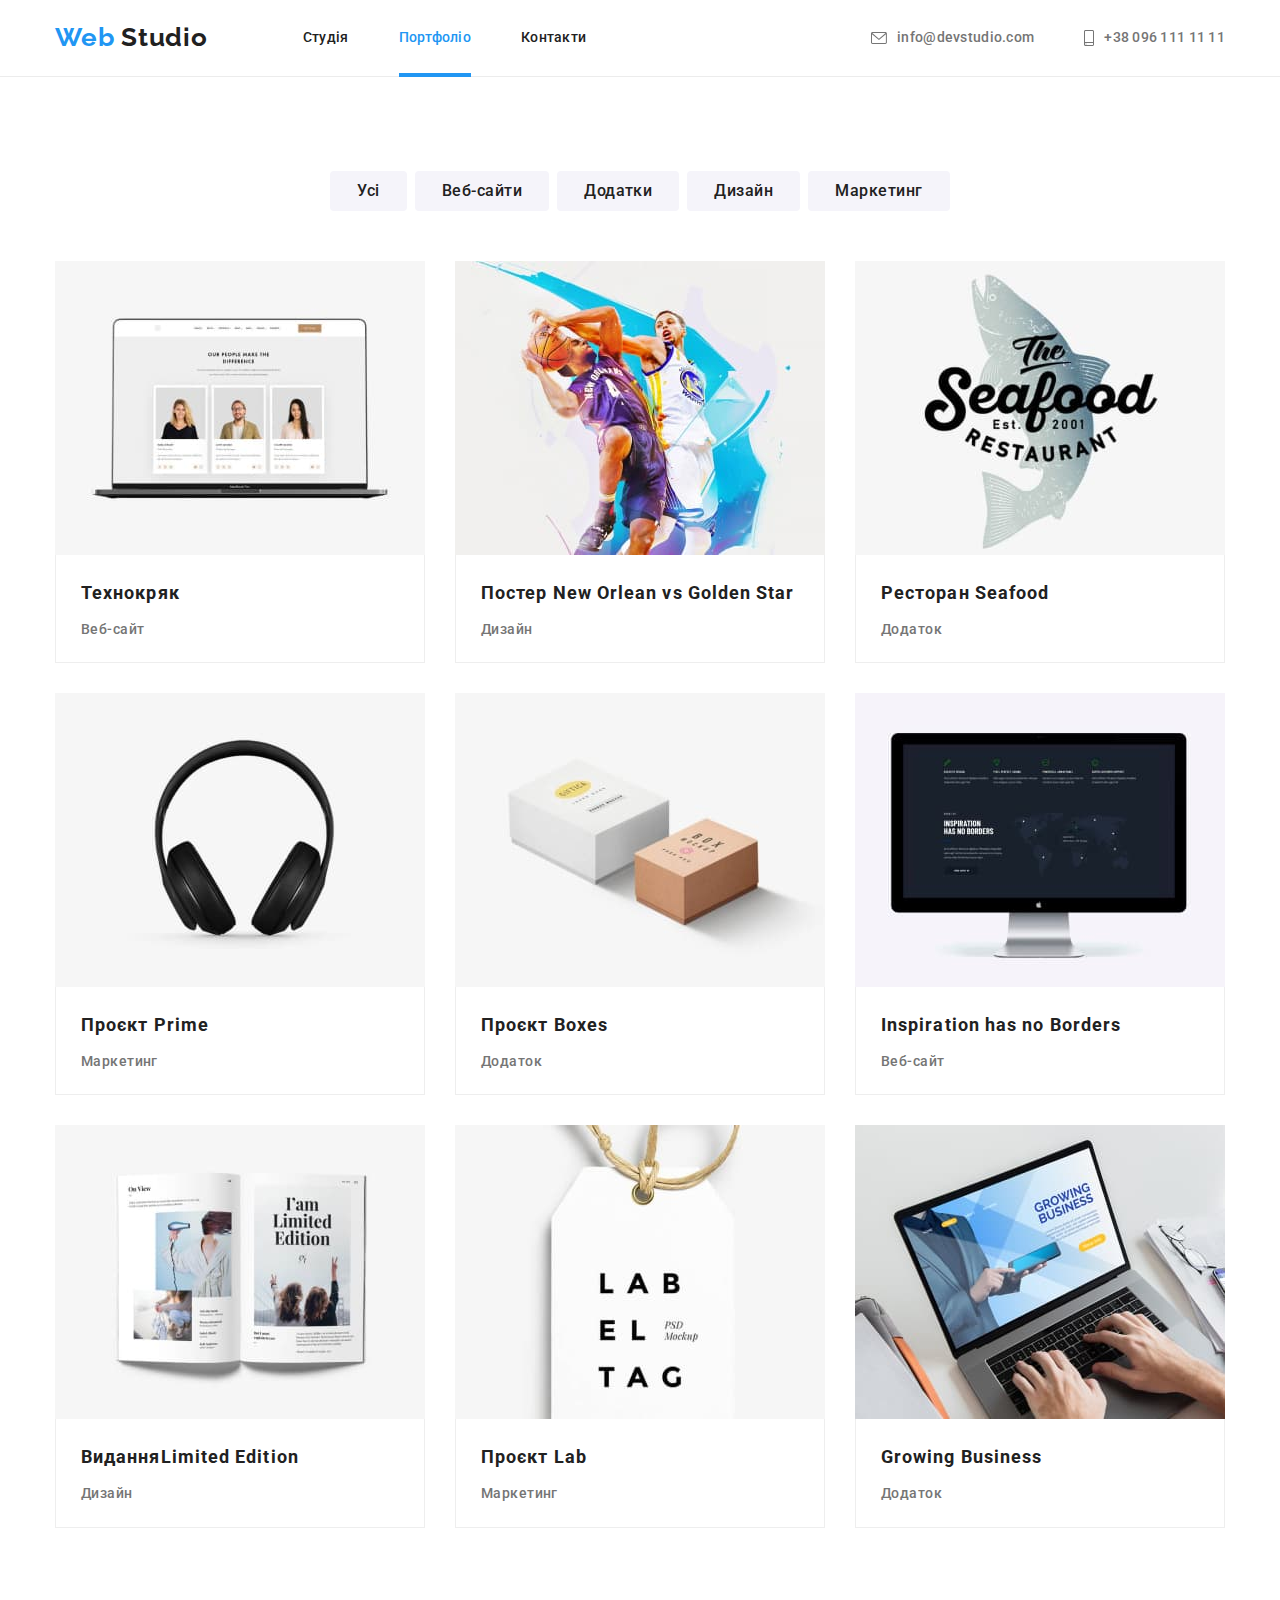
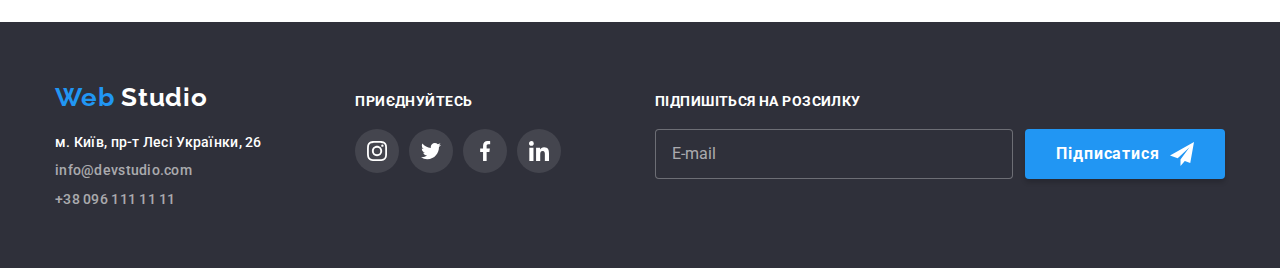
==== portfolio.html @ 8e0d3721 "copy" ====
<!DOCTYPE html>
<html lang="uk">
  <head>
    <meta charset="UTF-8" />
    <meta http-equiv="X-UA-Compatible" content="IE=edge" />
    <meta name="viewport" content="width=device-width, initial-scale=1.0" />
    <title>studio</title>
    <link rel="preconnect" href="https://fonts.googleapis.com" />
    <link rel="preconnect" href="https://fonts.gstatic.com" crossorigin />
    <link
      href="https://fonts.googleapis.com/css2?family=Raleway:wght@700&family=Roboto:wght@400;500;700;900&display=swap"
      rel="stylesheet"
    />
    <link
      rel="stylesheet"
      href="https://cdnjs.cloudflare.com/ajax/libs/modern-normalize/1.1.0/modern-normalize.min.css"
    />
    <link rel="stylesheet" href="./css/main.min.css" />
  </head>
  <body>
    <header class="header header_border">
      <div class="container header__header-container">
        <nav class="page-navigation page-navigation_position">
          <a href="./index.html" class="logo page-navigator__logo"
            ><span class="logo__accent">Web</span> Studio</a
          >
          <ul class="list menu menu_position">
            <li>
              <a href="./index.html" class="menu__link">Студія</a>
            </li>
            <li>
              <a href="./portfolio.html" class="menu__link menu__link_current"
                >Портфоліо</a
              >
            </li>
            <li><a href="" class="menu__link">Контакти</a></li>
          </ul>
        </nav>
        <ul class="list main-contacts main-contacts_position">
          <li>
            <a
              href="mailto:info@devstudio.com"
              class="contact main-contacts__contact"
            >
              <svg
                aria-label="іконка листа"
                class="contact__icon-mail"
                width="16"
                height="12"
              >
                <use href="./image/sprite.svg#icon-mail"></use>
              </svg>
              info@devstudio.com
            </a>
          </li>
          <li>
            <a href="tel:+380961111111" class="contact main-contacts__contact">
              <svg
                aria-label="іконка телефону"
                class="contact__icon-phone"
                width="10"
                height="16"
              >
                <use href="./image/sprite.svg#icon-phone"></use></svg
              >+38 096 111 11 11</a
            >
          </li>
        </ul>
      </div>
    </header>
    <main>
      <!-- фільтр -->
      <section class="section">
        <div class="container">
          <ul class="list filtr-list">
            <li><button type="button" class="button">Усі</button></li>
            <li><button type="button" class="button">Веб-сайти</button></li>
            <li><button type="button" class="button">Додатки</button></li>
            <li><button type="button" class="button">Дизайн</button></li>
            <li><button type="button" class="button">Маркетинг</button></li>
          </ul>
          <!-- Портфоліо -->
          <h1 class="visually-hidden">Портфоліо</h1>
          <ul class="portfolio-list">
            <li class="list">
              <a class="portfolio-link" href="">
                <div class="product-thum">
                  <img
                    src="image/portfolio1.jpg"
                    alt="Фото команди людей"
                    width="370"
                  />
                  <p class="product-overlay">
                    Ресурс пропонує комплексні пропозиції з різним рівнем
                    функціоналу та сервісів. Все це дозволить відвідувачу
                    отримати вичерпні відомості про компанію чи приватну особу.
                  </p>
                </div>
                <div class="portfolio-border">
                  <h2 class="portfolio-item">Технокряк</h2>
                  <p class="portfolio-text">Веб-сайт</p>
                </div>
              </a>
            </li>
            <li class="list">
              <a class="portfolio-link" href="">
                <div class="product-thum">
                  <img
                    src="image/portfolio2.jpg"
                    alt="Два баскетболісти"
                    width="370"
                  />
                  <p class="product-overlay">
                    Ресурс пропонує комплексні пропозиції з різним рівнем
                    функціоналу та сервісів. Все це дозволить відвідувачу
                    отримати вичерпні відомості про компанію чи приватну особу.
                  </p>
                </div>

                <div class="portfolio-border">
                  <h2 class="portfolio-item">
                    Постер <span lang="en"> New Orlean vs Golden Star</span>
                  </h2>
                  <p class="portfolio-text">Дизайн</p>
                </div>
              </a>
            </li>
            <li class="list">
              <a class="portfolio-link" href="">
                <div class="product-thum">
                  <img
                    src="image/portfolio3.jpg"
                    alt="Логотип рибного ресторану"
                    width="370"
                  />

                  <p class="product-overlay">
                    Ресурс пропонує комплексні пропозиції з різним рівнем
                    функціоналу та сервісів. Все це дозволить відвідувачу
                    отримати вичерпні відомості про компанію чи приватну особу.
                  </p>
                </div>

                <div class="portfolio-border">
                  <h2 class="portfolio-item">
                    Ресторан <span lang="en">Seafood</span>
                  </h2>
                  <p class="portfolio-text">Додаток</p>
                </div>
              </a>
            </li>
            <li class="list">
              <a class="portfolio-link" href="">
                <div class="product-thum">
                  <img src="image/portfolio4.jpg" alt="Навушники" width="370" />

                  <p class="product-overlay">
                    Ресурс пропонує комплексні пропозиції з різним рівнем
                    функціоналу та сервісів. Все це дозволить відвідувачу
                    отримати вичерпні відомості про компанію чи приватну особу.
                  </p>
                </div>

                <div class="portfolio-border">
                  <h2 class="portfolio-item">
                    Проєкт <span lang="en">Prime</span>
                  </h2>
                  <p class="portfolio-text">Маркетинг</p>
                </div>
              </a>
            </li>
            <li class="list">
              <a class="portfolio-link" href="">
                <div class="product-thum">
                  <img
                    src="image/portfolio5.jpg"
                    alt="Дві коробки"
                    width="370"
                  />

                  <p class="product-overlay">
                    Ресурс пропонує комплексні пропозиції з різним рівнем
                    функціоналу та сервісів. Все це дозволить відвідувачу
                    отримати вичерпні відомості про компанію чи приватну особу.
                  </p>
                </div>

                <div class="portfolio-border">
                  <h2 class="portfolio-item">
                    Проєкт <span lang="en">Boxes</span>
                  </h2>
                  <p class="portfolio-text">Додаток</p>
                </div>
              </a>
            </li>
            <li class="list">
              <a class="portfolio-link" href="">
                <div class="product-thum">
                  <img
                    src="image/portfolio6.jpg"
                    alt="Екран комп'ютера"
                    width="370"
                  />

                  <p class="product-overlay">
                    Ресурс пропонує комплексні пропозиції з різним рівнем
                    функціоналу та сервісів. Все це дозволить відвідувачу
                    отримати вичерпні відомості про компанію чи приватну особу.
                  </p>
                </div>

                <div class="portfolio-border">
                  <h2 lang="en" class="portfolio-item">
                    Inspiration has no Borders
                  </h2>
                  <p class="portfolio-text">Веб-сайт</p>
                </div>
              </a>
            </li>
            <li class="list">
              <a class="portfolio-link" href="">
                <div class="product-thum">
                  <img
                    src="image/portfolio7.jpg"
                    alt="Стаття в журналі"
                    width="370"
                  />

                  <p class="product-overlay">
                    Ресурс пропонує комплексні пропозиції з різним рівнем
                    функціоналу та сервісів. Все це дозволить відвідувачу
                    отримати вичерпні відомості про компанію чи приватну особу.
                  </p>
                </div>

                <div class="portfolio-border">
                  <h2 class="portfolio-item">
                    Видання<span lang="en">Limited Edition</span>
                  </h2>
                  <p class="portfolio-text">Дизайн</p>
                </div>
              </a>
            </li>
            <li class="list">
              <a class="portfolio-link" href="">
                <div class="product-thum">
                  <img
                    src="image/portfolio8.jpg"
                    alt="Етикетка бренду"
                    width="370"
                  />

                  <p class="product-overlay">
                    Ресурс пропонує комплексні пропозиції з різним рівнем
                    функціоналу та сервісів. Все це дозволить відвідувачу
                    отримати вичерпні відомості про компанію чи приватну особу.
                  </p>
                </div>

                <div class="portfolio-border">
                  <h2 class="portfolio-item">
                    Проєкт <span lang="en">Lab</span>
                  </h2>
                  <p class="portfolio-text">Маркетинг</p>
                </div>
              </a>
            </li>
            <li class="list">
              <a class="portfolio-link" href="">
                <div class="product-thum">
                  <img
                    src="image/portfolio9.jpg"
                    alt="Людина набирає текст на клавіатурі"
                    width="370"
                  />

                  <p class="product-overlay">
                    Ресурс пропонує комплексні пропозиції з різним рівнем
                    функціоналу та сервісів. Все це дозволить відвідувачу
                    отримати вичерпні відомості про компанію чи приватну особу.
                  </p>
                </div>

                <div class="portfolio-border">
                  <h2 lang="en" class="portfolio-item">Growing Business</h2>
                  <p class="portfolio-text">Додаток</p>
                </div>
              </a>
            </li>
          </ul>
        </div>
      </section>
    </main>
    <footer class="footer-item footer-item_position">
      <div class="container footer-item__footer-container">
        <div class="footer-box footer-box_position">
          <a href="./index.html" class="logo footer-item__logo">
            <span class="logo__accent">Web</span> Studio</a
          >
          <address>
            <ul class="footer-address list">
              <li class="footer-address__title">
                <a href="" class="footer-address__location"
                  >м. Київ, пр-т Лесі Українки, 26</a
                >
              </li>
              <li class="footer-address__title">
                <a
                  href="mailto:info@devstudio.com"
                  class="footer-address__contact"
                  >info@devstudio.com</a
                >
              </li>
              <li class="footer-address__title">
                <a href="tel:+380961111111" class="footer-address__contact"
                  >+38 096 111 11 11</a
                >
              </li>
            </ul>
          </address>
        </div>
        <div>
          <p class="footer-title footer-title_position">Приєднуйтесь</p>
          <ul class="footer-icon-list footer-icon-list_overview">
            <li class="footer-icon footer-icon-list__footer-icon">
              <a href="">
                <svg
                  lang="en"
                  aria-label="instagram icon"
                  class="footer-icon__socials"
                  width="20"
                  height="20"
                >
                  <use href="./image/sprite.svg#icon-instagram"></use></svg
              ></a>
            </li>
            <li class="footer-icon footer-icon-list__footer-icon">
              <a href="">
                <svg
                  lang="en"
                  aria-label="twitter icon"
                  class="footer-icon__socials"
                  width="20"
                  height="20"
                >
                  <use href="./image/sprite.svg#icon-twitter"></use>
                </svg>
              </a>
            </li>
            <li class="footer-icon footer-icon-list__footer-icon">
              <a href="">
                <svg
                  lang="en"
                  aria-label="facebook icon"
                  class="footer-icon__socials"
                  width="20"
                  height="20"
                >
                  <use href="./image/sprite.svg#icon-facebook"></use>
                </svg>
              </a>
            </li>
            <li class="footer-icon footer-icon-list__footer-icon">
              <a href="">
                <svg
                  lang="en"
                  aria-label="linkedin icon"
                  class="footer-icon__socials"
                  width="20"
                  height="20"
                >
                  <use href="./image/sprite.svg#icon-linkedin"></use>
                </svg>
              </a>
            </li>
          </ul>
        </div>
        <div class="footer-mail footer-mail_overview">
          <p class="footer-title footer-title_position">
            Підпишіться на розсилку
          </p>
          <form class="footer-mail__form">
            <label class="footer-mail__field">
              <input
                class="footer-mai__input"
                type="email"
                name="email"
                placeholder="E-mail"
                required
              />
            </label>
            <button
              class="footer-mail-btn footer-mail-btn_overview"
              type="submit"
            >
              Підписатися
              <svg class="footer-mail-btn__icon" width="24" height="24">
                <use href="./image/sprite.svg#icon-send"></use>
              </svg>
            </button>
          </form>
        </div>
      </div>
    </footer>
  </body>
</html>
---- css/main.min.css ----
:root{--main-color: #212121;--hover-color: #2196F3;--secondary-color: #757575;--withe-color: #ffffff;--background-color: #2F303A;--team-color: #F5F4FA}body{font-family:"Roboto",sans-serif;color:#212121;background-color:#fff}.visually-hidden{position:absolute;white-space:nowrap;width:1px;height:1px;overflow:hidden;border:0;padding:0;clip:rect(0 0 0 0);clip-path:inset(50%);margin:-1px}ul{list-style:none;margin-top:0;margin-bottom:0;padding-left:0}h1,h2,h3,h4,p{margin-top:0;margin-bottom:0}button{cursor:pointer}img{display:block;max-width:100%;height:auto}.section{padding-top:94px;padding-bottom:94px}.container{width:1200px;margin-right:auto;margin-left:auto;padding-right:15px;padding-left:15px}.page-navigator__logo{font-family:"Raleway",sans-serif;font-weight:700;font-size:26px;line-height:1.2;letter-spacing:.03em;color:var(--main-color);text-decoration:none;margin-right:95px}.logo__accent{color:var(--hover-color)}.footer-item__logo{font-family:"Raleway",sans-serif;font-weight:700;font-size:26px;line-height:1.2;letter-spacing:.03em;color:var(--withe-color);text-decoration:none;display:inline-block;margin-bottom:20px}.header_border{border-bottom:1px solid #ececec}.header__header-container{display:flex;align-items:center;justify-content:space-between}.page-navigation_position{display:flex;align-items:center}.menu_position{display:flex;column-gap:50px}.main-contacts_position{display:flex;column-gap:50px}.contact__icon-mail,.contact__icon-phone{margin-right:10px;fill:currentColor}.list a{font-weight:500;font-size:14px;line-height:1.14;letter-spacing:.02em;text-decoration:none}.menu__link{display:block;color:var(--main-color);text-decoration:none;padding-top:30px;padding-bottom:30px;transition:color 250ms cubic-bezier(0.4, 0, 0.2, 1)}.menu__link:hover,.menu__link:focus{color:var(--hover-color)}.menu__link_current{color:var(--hover-color);position:relative}.menu__link_current::after{position:absolute;display:block;content:"";height:4px;width:100%;left:0;bottom:-1px;background-color:var(--hover-color)}.main-contacts__contact{display:flex;color:var(--secondary-color);padding-top:30px;padding-bottom:30px;text-decoration:none;align-items:center;transition:color 250ms cubic-bezier(0.4, 0, 0.2, 1)}.main-contacts__contact:hover,.main-contacts__contact:focus{color:var(--hover-color)}.hero_overview{color:var(--withe-color);background-color:var(--background-color);padding-top:200px;padding-bottom:200px;background-image:linear-gradient(rgba(47, 48, 58, 0.4), rgba(47, 48, 58, 0.4)),url(../image/bgimg.jpg);background-size:cover}.hero__title{font-weight:900;font-size:44px;line-height:1.36;text-align:center;letter-spacing:.06em;text-transform:uppercase;width:700px;margin-right:auto;margin-left:auto;margin-bottom:30px}.hero__button{font-family:inherit;font-weight:700;font-size:16px;line-height:1.88;display:flex;align-items:center;text-align:center;letter-spacing:.06em;background-color:var(--hover-color);color:var(--withe-color);margin-right:auto;margin-left:auto;padding:10px 32px;border-radius:4px;transition:box-shadow 250ms cubic-bezier(0.4, 0, 0.2, 1)}.hero__button:hover,.hero__button:focus{box-shadow:0px 4px 4px rgba(0,0,0,.15);border-radius:4px}.our-skills{padding-top:94px}.icon-skills{display:flex;justify-content:center;align-items:center;background-color:var(--team-color);height:120px;margin-bottom:30px}.skills-title{font-weight:700;font-size:14px;line-height:1.14;letter-spacing:.03em;text-transform:uppercase;margin-bottom:10px}.skills-list{display:flex;column-gap:30px}.skills-list>li{width:270px}.text{font-size:14px;line-height:1.71;letter-spacing:.03em;color:var(--secondary-color)}.work,.team,.clients{font-weight:700;font-size:36px;line-height:1.17;text-align:center;letter-spacing:.03em;margin-bottom:50px}.work-list{display:flex;column-gap:30px}.work-list-img{position:relative}.work-text{position:absolute;display:flex;width:100%;height:70px;bottom:0;right:50%;color:var(--withe-color);background-color:rgba(47,48,58,.8);font-weight:700;font-size:14px;text-align:center;letter-spacing:.03em;text-transform:uppercase;transform:translate(50%, 0);justify-content:center;align-items:center}.our-team{background-color:var(--team-color)}.name{font-weight:500;font-size:16px;line-height:1.19;text-align:center;letter-spacing:.03em;padding-top:30px;margin-bottom:10px}.profession{font-size:16px;line-height:1.19;text-align:center;letter-spacing:.03em;color:var(--secondary-color);margin-bottom:16px}.name-icon{display:flex;justify-content:center;column-gap:10px;padding-bottom:30px}.name-list{width:44px;height:44px}.name-icon-link{display:flex;align-items:center;justify-content:center;width:100%;height:100%;border-radius:50%;background-color:var(--withe-color);color:#afb1b8;transition:background-color 250ms cubic-bezier(0.4, 0, 0.2, 1)}.name-icon-link:hover,.name-icon-link:focus{background-color:var(--hover-color)}.name-icon-link:hover .socials-icon,.name-icon-link:hover .socials-icon,.name-icon-link:focus .socials-icon,.name-icon-link:focus .socials-icon{fill:var(--withe-color)}.team-list{background-color:var(--withe-color);border-radius:0px 0px 4px 4px;box-shadow:0px 1px 3px rgba(0,0,0,.12),0px 1px 1px rgba(0,0,0,.14),0px 2px 1px rgba(0,0,0,.2)}.our-team-list{display:flex;column-gap:30px}.socials-icon{fill:currentColor;transition:fill 250ms cubic-bezier(0.4, 0, 0.2, 1)}.clients-list{display:flex;justify-content:center;align-items:center;column-gap:30px}.clients-icon{padding:16px 32px;width:100%;height:100%;fill:currentColor}.clients-icon:hover,.clients-icon:focus{fill:currentColor}.clients-list-icon{width:170px;height:92px}.clients-list-icon>a{display:flex;align-items:center;justify-content:center;color:#afb1b8;width:100%;height:100%}.clients-link{border:1px solid #afb1b8;border-radius:4px;transition:border-color 250ms cubic-bezier(0.4, 0, 0.2, 1),color 250ms cubic-bezier(0.4, 0, 0.2, 1)}.clients-link:hover,.clients-link:focus{border-color:var(--hover-color);color:var(--hover-color)}.footer-item_position{background-color:var(--background-color);padding-top:60px;padding-bottom:60px}.footer-box_position{margin-right:auto}.footer-address__location{font-style:normal;font-size:14px;line-height:1.7;letter-spacing:.03em;color:var(--withe-color);text-decoration:none;display:inline-block;transition:color 250ms cubic-bezier(0.4, 0, 0.2, 1)}.footer-address__location:hover,.footer-address__location:focus{color:var(--hover-color)}.footer-address__contact{color:rgba(255,255,255,.6);font-style:normal;font-size:14px;line-height:1.7;letter-spacing:.03em;transition:color 250ms cubic-bezier(0.4, 0, 0.2, 1)}.footer-address__contact:hover,.footer-address__contact:focus{color:var(--hover-color)}.footer-address__title:not(:last-child){margin-bottom:10px}.footer-item__footer-container{display:flex;align-items:baseline;column-gap:70px}.footer-title_position{font-weight:700;font-size:14px;line-height:16px;letter-spacing:.03em;text-transform:uppercase;color:var(--withe-color);margin-bottom:20px}.footer-icon-list_overview{display:flex;column-gap:10px}.footer-icon-list__footer-icon{width:44px;height:44px}.footer-icon-list__footer-icon>a{display:flex;align-items:center;justify-content:center;color:var(--withe-color);background-color:rgba(255,255,255,.1);width:100%;height:100%;border-radius:50%;transition:background-color 250ms cubic-bezier(0.4, 0, 0.2, 1)}.footer-icon-list__footer-icon>a:hover,.footer-icon-list__footer-icon>a:focus{background-color:var(--hover-color)}.footer-icon__socials{fill:currentColor}.footer-mail_overview{width:570px;margin-left:auto}.footer-mail__form{display:flex;column-gap:12px}.footer-mai__input{border:1px solid rgba(255,255,255,.3);border-radius:4px;background-color:var(--background-color);height:50px;width:358px;padding-left:16px;color:var(--withe-color)}.footer-mai__input::placeholder{font-size:16px;line-height:20px;color:rgba(255,255,255,.6)}.footer-mail-btn_overview{display:flex;width:100%;align-items:center;justify-content:center;font-weight:700;font-size:16px;line-height:30px;text-align:center;letter-spacing:.06em;color:var(--withe-color);background-color:var(--hover-color);border:none;border-radius:4px;box-shadow:0px 4px 4px rgba(0,0,0,.15)}.footer-mail-btn__icon{fill:currentColor;margin-left:10px}.backdrop{position:fixed;top:0;left:0;z-index:100;width:100%;height:100%;background-color:rgba(0,0,0,.2);opacity:1;transition:opacity 250ms cubic-bezier(0.4, 0, 0.2, 1),visibility 250ms cubic-bezier(0.4, 0, 0.2, 1)}.backdrop.is-hidden{visibility:hidden;opacity:0;pointer-events:none}.backdrop.is-hidden.modal{transform:translate(-50%, -50%) scale(0.9)}.modal{position:absolute;top:50%;left:50%;width:528px;height:581px;background-color:#fff;transform:translate(-50%, -50%) scale(1);transition:transform 250ms cubic-bezier(0.4, 0, 0.2, 1);padding:40px;box-shadow:0px 1px 3px rgba(0,0,0,.12),0px 1px 1px rgba(0,0,0,.14),0px 2px 1px rgba(0,0,0,.2);border-radius:4px}.modal-close-btn{position:absolute;top:5px;right:8px;display:flex;align-items:center;justify-content:center;width:30px;height:30px;background-color:rgba(0,0,0,0);border:1px solid rgba(0,0,0,.1);border-radius:50%;padding:0;transition:color 250ms cubic-bezier(0.4, 0, 0.2, 1)}.modal-close-btn:hover,.modal-close-btn:focus{color:var(--hover-color)}.modal-close-icon{fill:currentColor}.modal-form-title{font-weight:700;font-size:20px;line-height:23px;text-align:center;letter-spacing:.03em;color:var(--main-color);text-align:center;margin-bottom:12px}.modal-form{display:flex;flex-direction:column}.modal-form-input{width:100%;height:40px;border:1px solid rgba(33,33,33,.2);border-radius:4px;color:var(--main-color);padding-left:42px;transition:border-color 250ms cubic-bezier(0.4, 0, 0.2, 1)}.modal-form-input:focus{border-color:var(--hover-color);outline:none}.modal-form-input:focus+.modal-form-input-icon{fill:var(--hover-color)}.modal-form-desc{display:block;font-weight:400;font-size:12px;line-height:14px;letter-spacing:.01em;color:var(--secondary-color);margin-bottom:4px}.modal-form-field{margin-bottom:10px}.modal-form-field-coment{margin-bottom:20px}.modal-form-input-wrapper{display:block;position:relative}.modal-form-input-icon{position:absolute;top:50%;left:12px;transform:translateY(-50%);transition:fill 250ms cubic-bezier(0.4, 0, 0.2, 1)}.modal-form-message{display:block;width:100%;height:120px;border:1px solid rgba(33,33,33,.2);border-radius:4px;color:var(--main-color);padding:12px 16px;resize:none;transition:border-color 250ms cubic-bezier(0.4, 0, 0.2, 1)}.modal-form-message:focus{outline:none;border-color:var(--hover-color)}.modal-form-message::placeholder{font-size:12px;line-height:14px;letter-spacing:.01em;color:rgba(117,117,117,.5)}.modal-form-own-checkbox{border:2px solid var(--main-color);border-radius:3px;cursor:pointer;transition:background-color 250ms cubic-bezier(0.4, 0, 0.2, 1),border-color 250ms cubic-bezier(0.4, 0, 0.2, 1),box-shadow 250ms cubic-bezier(0.4, 0, 0.2, 1);margin-right:10px}.modal-form-check:checked+.modal-form-own-checkbox{background-color:var(--hover-color);border-color:var(--hover-color)}.modal-form-check:focus+.modal-form-own-checkbox{box-shadow:0 0 0 2px rgba(0,0,255,.5)}.modal-form-own-checkbox-icon{display:none;fill:var(--withe-color)}.modal-form-check:checked+.modal-form-own-checkbox .modal-form-own-checkbox-icon{display:block}.modal-form-check-field{display:flex;align-items:center;margin-bottom:30px;font-size:14px;line-height:24px;letter-spacing:.03em;justify-content:center}.link-contact{color:var(--hover-color)}.modal-form-submit{font-family:inherit;display:flex;align-self:center;text-align:center;font-weight:700;font-size:16px;line-height:30px;letter-spacing:.06em;width:200px;height:50px;padding:10px 52px;margin-right:auto;margin-left:auto;color:var(--withe-color);background-color:var(--hover-color);box-shadow:0px 4px 4px rgba(0,0,0,.15);border-radius:4px;border:none}.filtr-list{display:flex;justify-content:center;column-gap:8px;margin-bottom:50px}.button{font-family:inherit;font-weight:500;font-size:16px;line-height:1.6;text-align:center;letter-spacing:.03em;color:var(--main-color);background-color:var(--team-color);border-color:rgba(0,0,0,0);border-radius:4px;padding:5px 25px;transition:background 250ms cubic-bezier(0.4, 0, 0.2, 1),color 250ms cubic-bezier(0.4, 0, 0.2, 1),box-shadow 250ms cubic-bezier(0.4, 0, 0.2, 1)}.button:hover,.button:focus{color:var(--withe-color);background:var(--hover-color);box-shadow:0px 3px 1px rgba(0,0,0,.1),0px 1px 2px rgba(0,0,0,.08),0px 2px 2px rgba(0,0,0,.12)}.portfolio-list{display:flex;flex-wrap:wrap;gap:30px}.portfolio-item{font-weight:700;font-size:18px;line-height:2;letter-spacing:.06em;margin-bottom:5px;color:var(--main-color)}.portfolio-text{font-size:14px;line-height:1.88;letter-spacing:.03em;color:var(--secondary-color)}.portfolio-border{border:1px solid #eee;border-top:none;padding:20px 25px}.portfolio-link{display:block;transition:box-shadow 250ms cubic-bezier(0.4, 0, 0.2, 1)}.portfolio-link:hover,.portfolio-link:focus{box-shadow:0px 1px 1px rgba(0,0,0,.12),0px 4px 4px rgba(0,0,0,.06),1px 4px 6px rgba(0,0,0,.16)}.portfolio-link:hover .product-overlay,.portfolio-link:focus .product-overlay{transform:translateY(0)}.product-thum{position:relative;overflow:hidden}.product-overlay{display:inline-block;position:absolute;width:100%;height:100%;top:0;left:0;background-color:rgba(33,150,243,.9);transform:translateY(101%);transition:transform 250ms cubic-bezier(0.4, 0, 0.2, 1);font-family:inherit;font-weight:400;font-size:18px;line-height:28px;letter-spacing:.03em;color:var(--withe-color);padding:63px 24px}/*# sourceMappingURL=main.min.css.map */
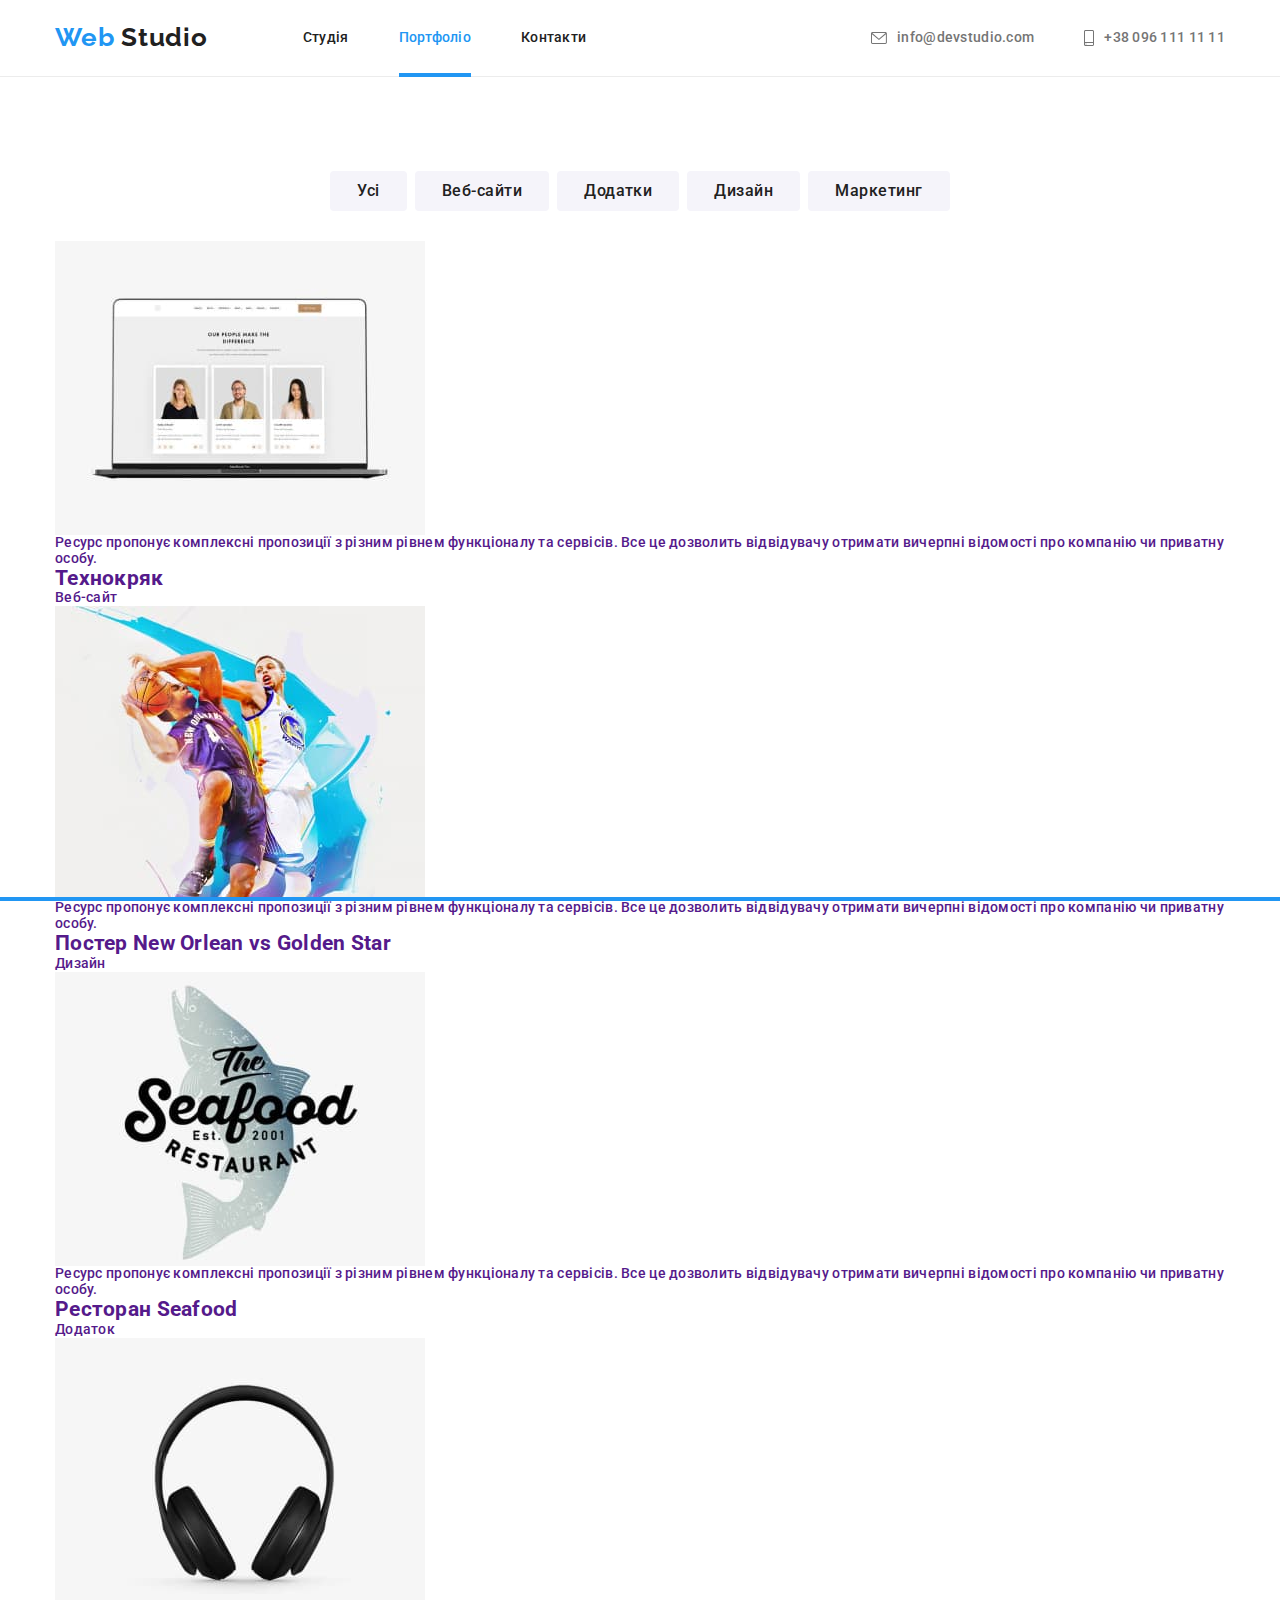
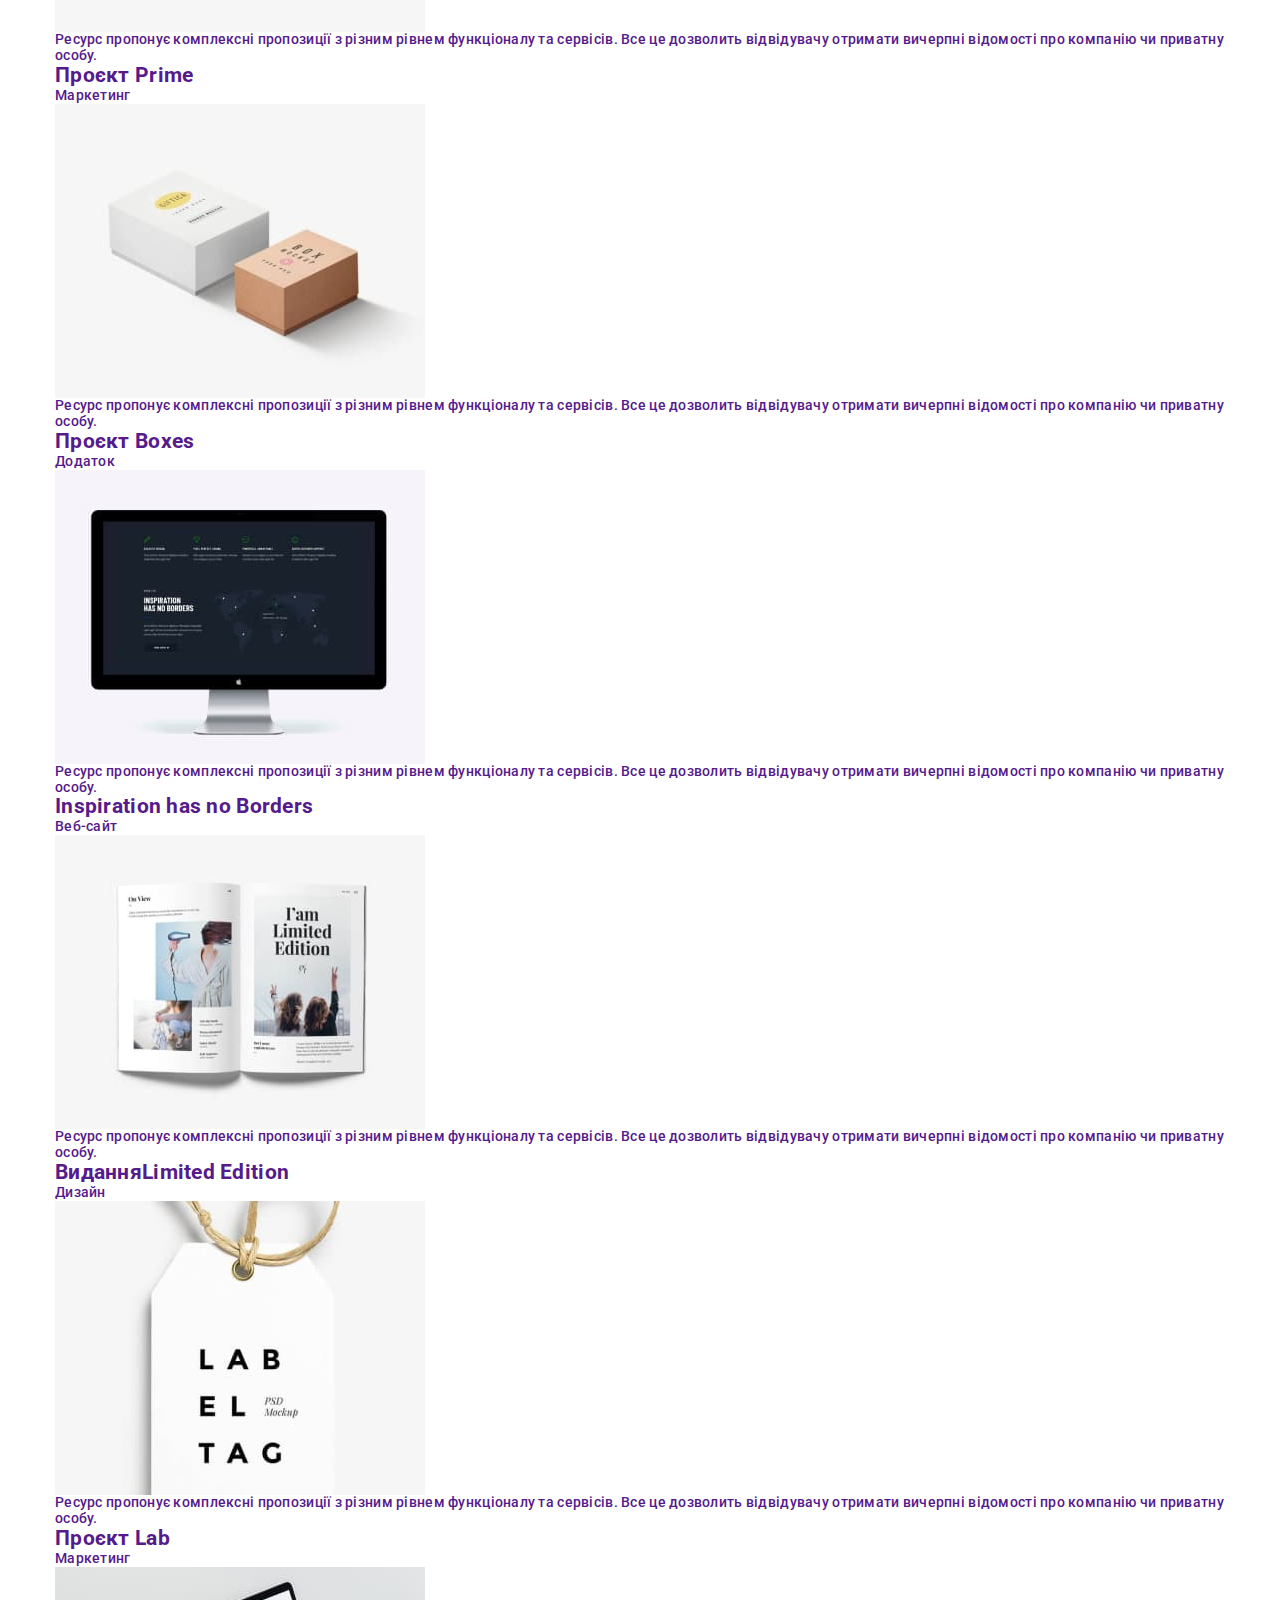
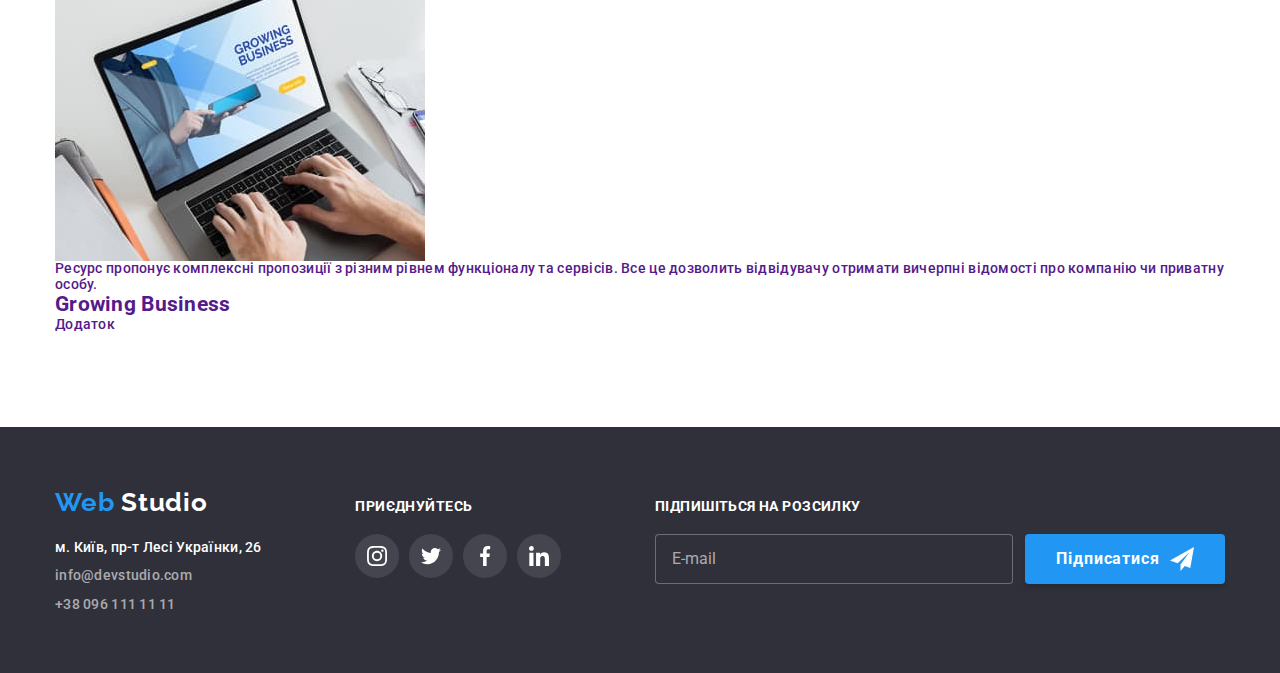
==== commit 38a8067c: "redy 1" ====
--- a/portfolio.html
+++ b/portfolio.html
@@ -36,6 +36,11 @@
             <li><a href="" class="menu__link">Контакти</a></li>
           </ul>
         </nav>
+        <button type="button" class="open-mobile-menu" data-menu-open>
+          <svg class="open-mobile-menu__icon">
+            <use href="./image/sprite.svg#icon-menu-mobile"></use>
+          </svg>
+        </button>
         <ul class="list main-contacts main-contacts_position">
           <li>
             <a
@@ -66,6 +71,57 @@
             >
           </li>
         </ul>
+      </div>
+      <div class="mobile-menu" data-menu>
+        <div class="container mobile-menu__container">
+          <button type="button" class="close-mobile-menu" data-menu-close>
+            <svg class="close-mobile-menu__icon">
+              <use href="./image/sprite.svg#icon-close-mobile"></use>
+            </svg>
+          </button>
+          <ul class="mobile-menu__list menu-list">
+            <li class="mobile-menu__item">
+              <a href="./index.html" class="menu-list__link menu__link_current"
+                >Студія</a
+              >
+            </li>
+            <li class="mobile-menu__item">
+              <a href="./portfolio.html" class="menu-list__link">Портфоліо</a>
+            </li>
+            <li class="mobile-menu__item">
+              <a href="" class="menu-list__link">Контакти</a>
+            </li>
+          </ul>
+          <ul class="mobile-menu-contacts">
+            <li class="mobile-menu__item">
+              <a class="mobile-menu-contacts__tel" href="tel:+380961111111"
+                >+38 096 111 11 11</a
+              >
+            </li>
+            <li class="mobile-menu__item">
+              <a
+                class="mobile-menu-contacts__mail"
+                href="mailto:info@devstudio.com"
+              >
+                info@devstudio.com
+              </a>
+            </li>
+          </ul>
+          <ul class="mobile-menu-socials">
+            <li class="mobile-menu-socials__item">
+              <a href="" class="mobile-menu-socials__link">Instagram</a>
+            </li>
+            <li class="mobile-menu-socials__item">
+              <a href="" class="mobile-menu-socials__link">Twitter</a>
+            </li>
+            <li class="mobile-menu-socials__item">
+              <a href="" class="mobile-menu-socials__link">Facebook</a>
+            </li>
+            <li class="mobile-menu-socials__item">
+              <a href="" class="mobile-menu-socials__link">LinkedIn</a>
+            </li>
+          </ul>
+        </div>
       </div>
     </header>
     <main>
@@ -382,7 +438,7 @@
           <form class="footer-mail__form">
             <label class="footer-mail__field">
               <input
-                class="footer-mai__input"
+                class="footer-mail__input"
                 type="email"
                 name="email"
                 placeholder="E-mail"
@@ -402,5 +458,6 @@
         </div>
       </div>
     </footer>
+    <script src="./js/menu.js"></script>
   </body>
 </html>
--- a/css/main.min.css
+++ b/css/main.min.css
@@ -1 +1 @@
-:root{--main-color: #212121;--hover-color: #2196F3;--secondary-color: #757575;--withe-color: #ffffff;--background-color: #2F303A;--team-color: #F5F4FA}body{font-family:"Roboto",sans-serif;color:#212121;background-color:#fff}.visually-hidden{position:absolute;white-space:nowrap;width:1px;height:1px;overflow:hidden;border:0;padding:0;clip:rect(0 0 0 0);clip-path:inset(50%);margin:-1px}ul{list-style:none;margin-top:0;margin-bottom:0;padding-left:0}h1,h2,h3,h4,p{margin-top:0;margin-bottom:0}button{cursor:pointer}img{display:block;max-width:100%;height:auto}.section{padding-top:94px;padding-bottom:94px}.container{width:1200px;margin-right:auto;margin-left:auto;padding-right:15px;padding-left:15px}.page-navigator__logo{font-family:"Raleway",sans-serif;font-weight:700;font-size:26px;line-height:1.2;letter-spacing:.03em;color:var(--main-color);text-decoration:none;margin-right:95px}.logo__accent{color:var(--hover-color)}.footer-item__logo{font-family:"Raleway",sans-serif;font-weight:700;font-size:26px;line-height:1.2;letter-spacing:.03em;color:var(--withe-color);text-decoration:none;display:inline-block;margin-bottom:20px}.header_border{border-bottom:1px solid #ececec}.header__header-container{display:flex;align-items:center;justify-content:space-between}.page-navigation_position{display:flex;align-items:center}.menu_position{display:flex;column-gap:50px}.main-contacts_position{display:flex;column-gap:50px}.contact__icon-mail,.contact__icon-phone{margin-right:10px;fill:currentColor}.list a{font-weight:500;font-size:14px;line-height:1.14;letter-spacing:.02em;text-decoration:none}.menu__link{display:block;color:var(--main-color);text-decoration:none;padding-top:30px;padding-bottom:30px;transition:color 250ms cubic-bezier(0.4, 0, 0.2, 1)}.menu__link:hover,.menu__link:focus{color:var(--hover-color)}.menu__link_current{color:var(--hover-color);position:relative}.menu__link_current::after{position:absolute;display:block;content:"";height:4px;width:100%;left:0;bottom:-1px;background-color:var(--hover-color)}.main-contacts__contact{display:flex;color:var(--secondary-color);padding-top:30px;padding-bottom:30px;text-decoration:none;align-items:center;transition:color 250ms cubic-bezier(0.4, 0, 0.2, 1)}.main-contacts__contact:hover,.main-contacts__contact:focus{color:var(--hover-color)}.hero_overview{color:var(--withe-color);background-color:var(--background-color);padding-top:200px;padding-bottom:200px;background-image:linear-gradient(rgba(47, 48, 58, 0.4), rgba(47, 48, 58, 0.4)),url(../image/bgimg.jpg);background-size:cover}.hero__title{font-weight:900;font-size:44px;line-height:1.36;text-align:center;letter-spacing:.06em;text-transform:uppercase;width:700px;margin-right:auto;margin-left:auto;margin-bottom:30px}.hero__button{font-family:inherit;font-weight:700;font-size:16px;line-height:1.88;display:flex;align-items:center;text-align:center;letter-spacing:.06em;background-color:var(--hover-color);color:var(--withe-color);margin-right:auto;margin-left:auto;padding:10px 32px;border-radius:4px;transition:box-shadow 250ms cubic-bezier(0.4, 0, 0.2, 1)}.hero__button:hover,.hero__button:focus{box-shadow:0px 4px 4px rgba(0,0,0,.15);border-radius:4px}.our-skills{padding-top:94px}.icon-skills{display:flex;justify-content:center;align-items:center;background-color:var(--team-color);height:120px;margin-bottom:30px}.skills-title{font-weight:700;font-size:14px;line-height:1.14;letter-spacing:.03em;text-transform:uppercase;margin-bottom:10px}.skills-list{display:flex;column-gap:30px}.skills-list>li{width:270px}.text{font-size:14px;line-height:1.71;letter-spacing:.03em;color:var(--secondary-color)}.work,.team,.clients{font-weight:700;font-size:36px;line-height:1.17;text-align:center;letter-spacing:.03em;margin-bottom:50px}.work-list{display:flex;column-gap:30px}.work-list-img{position:relative}.work-text{position:absolute;display:flex;width:100%;height:70px;bottom:0;right:50%;color:var(--withe-color);background-color:rgba(47,48,58,.8);font-weight:700;font-size:14px;text-align:center;letter-spacing:.03em;text-transform:uppercase;transform:translate(50%, 0);justify-content:center;align-items:center}.our-team{background-color:var(--team-color)}.name{font-weight:500;font-size:16px;line-height:1.19;text-align:center;letter-spacing:.03em;padding-top:30px;margin-bottom:10px}.profession{font-size:16px;line-height:1.19;text-align:center;letter-spacing:.03em;color:var(--secondary-color);margin-bottom:16px}.name-icon{display:flex;justify-content:center;column-gap:10px;padding-bottom:30px}.name-list{width:44px;height:44px}.name-icon-link{display:flex;align-items:center;justify-content:center;width:100%;height:100%;border-radius:50%;background-color:var(--withe-color);color:#afb1b8;transition:background-color 250ms cubic-bezier(0.4, 0, 0.2, 1)}.name-icon-link:hover,.name-icon-link:focus{background-color:var(--hover-color)}.name-icon-link:hover .socials-icon,.name-icon-link:hover .socials-icon,.name-icon-link:focus .socials-icon,.name-icon-link:focus .socials-icon{fill:var(--withe-color)}.team-list{background-color:var(--withe-color);border-radius:0px 0px 4px 4px;box-shadow:0px 1px 3px rgba(0,0,0,.12),0px 1px 1px rgba(0,0,0,.14),0px 2px 1px rgba(0,0,0,.2)}.our-team-list{display:flex;column-gap:30px}.socials-icon{fill:currentColor;transition:fill 250ms cubic-bezier(0.4, 0, 0.2, 1)}.clients-list{display:flex;justify-content:center;align-items:center;column-gap:30px}.clients-icon{padding:16px 32px;width:100%;height:100%;fill:currentColor}.clients-icon:hover,.clients-icon:focus{fill:currentColor}.clients-list-icon{width:170px;height:92px}.clients-list-icon>a{display:flex;align-items:center;justify-content:center;color:#afb1b8;width:100%;height:100%}.clients-link{border:1px solid #afb1b8;border-radius:4px;transition:border-color 250ms cubic-bezier(0.4, 0, 0.2, 1),color 250ms cubic-bezier(0.4, 0, 0.2, 1)}.clients-link:hover,.clients-link:focus{border-color:var(--hover-color);color:var(--hover-color)}.footer-item_position{background-color:var(--background-color);padding-top:60px;padding-bottom:60px}.footer-box_position{margin-right:auto}.footer-address__location{font-style:normal;font-size:14px;line-height:1.7;letter-spacing:.03em;color:var(--withe-color);text-decoration:none;display:inline-block;transition:color 250ms cubic-bezier(0.4, 0, 0.2, 1)}.footer-address__location:hover,.footer-address__location:focus{color:var(--hover-color)}.footer-address__contact{color:rgba(255,255,255,.6);font-style:normal;font-size:14px;line-height:1.7;letter-spacing:.03em;transition:color 250ms cubic-bezier(0.4, 0, 0.2, 1)}.footer-address__contact:hover,.footer-address__contact:focus{color:var(--hover-color)}.footer-address__title:not(:last-child){margin-bottom:10px}.footer-item__footer-container{display:flex;align-items:baseline;column-gap:70px}.footer-title_position{font-weight:700;font-size:14px;line-height:16px;letter-spacing:.03em;text-transform:uppercase;color:var(--withe-color);margin-bottom:20px}.footer-icon-list_overview{display:flex;column-gap:10px}.footer-icon-list__footer-icon{width:44px;height:44px}.footer-icon-list__footer-icon>a{display:flex;align-items:center;justify-content:center;color:var(--withe-color);background-color:rgba(255,255,255,.1);width:100%;height:100%;border-radius:50%;transition:background-color 250ms cubic-bezier(0.4, 0, 0.2, 1)}.footer-icon-list__footer-icon>a:hover,.footer-icon-list__footer-icon>a:focus{background-color:var(--hover-color)}.footer-icon__socials{fill:currentColor}.footer-mail_overview{width:570px;margin-left:auto}.footer-mail__form{display:flex;column-gap:12px}.footer-mai__input{border:1px solid rgba(255,255,255,.3);border-radius:4px;background-color:var(--background-color);height:50px;width:358px;padding-left:16px;color:var(--withe-color)}.footer-mai__input::placeholder{font-size:16px;line-height:20px;color:rgba(255,255,255,.6)}.footer-mail-btn_overview{display:flex;width:100%;align-items:center;justify-content:center;font-weight:700;font-size:16px;line-height:30px;text-align:center;letter-spacing:.06em;color:var(--withe-color);background-color:var(--hover-color);border:none;border-radius:4px;box-shadow:0px 4px 4px rgba(0,0,0,.15)}.footer-mail-btn__icon{fill:currentColor;margin-left:10px}.backdrop{position:fixed;top:0;left:0;z-index:100;width:100%;height:100%;background-color:rgba(0,0,0,.2);opacity:1;transition:opacity 250ms cubic-bezier(0.4, 0, 0.2, 1),visibility 250ms cubic-bezier(0.4, 0, 0.2, 1)}.backdrop.is-hidden{visibility:hidden;opacity:0;pointer-events:none}.backdrop.is-hidden.modal{transform:translate(-50%, -50%) scale(0.9)}.modal{position:absolute;top:50%;left:50%;width:528px;height:581px;background-color:#fff;transform:translate(-50%, -50%) scale(1);transition:transform 250ms cubic-bezier(0.4, 0, 0.2, 1);padding:40px;box-shadow:0px 1px 3px rgba(0,0,0,.12),0px 1px 1px rgba(0,0,0,.14),0px 2px 1px rgba(0,0,0,.2);border-radius:4px}.modal-close-btn{position:absolute;top:5px;right:8px;display:flex;align-items:center;justify-content:center;width:30px;height:30px;background-color:rgba(0,0,0,0);border:1px solid rgba(0,0,0,.1);border-radius:50%;padding:0;transition:color 250ms cubic-bezier(0.4, 0, 0.2, 1)}.modal-close-btn:hover,.modal-close-btn:focus{color:var(--hover-color)}.modal-close-icon{fill:currentColor}.modal-form-title{font-weight:700;font-size:20px;line-height:23px;text-align:center;letter-spacing:.03em;color:var(--main-color);text-align:center;margin-bottom:12px}.modal-form{display:flex;flex-direction:column}.modal-form-input{width:100%;height:40px;border:1px solid rgba(33,33,33,.2);border-radius:4px;color:var(--main-color);padding-left:42px;transition:border-color 250ms cubic-bezier(0.4, 0, 0.2, 1)}.modal-form-input:focus{border-color:var(--hover-color);outline:none}.modal-form-input:focus+.modal-form-input-icon{fill:var(--hover-color)}.modal-form-desc{display:block;font-weight:400;font-size:12px;line-height:14px;letter-spacing:.01em;color:var(--secondary-color);margin-bottom:4px}.modal-form-field{margin-bottom:10px}.modal-form-field-coment{margin-bottom:20px}.modal-form-input-wrapper{display:block;position:relative}.modal-form-input-icon{position:absolute;top:50%;left:12px;transform:translateY(-50%);transition:fill 250ms cubic-bezier(0.4, 0, 0.2, 1)}.modal-form-message{display:block;width:100%;height:120px;border:1px solid rgba(33,33,33,.2);border-radius:4px;color:var(--main-color);padding:12px 16px;resize:none;transition:border-color 250ms cubic-bezier(0.4, 0, 0.2, 1)}.modal-form-message:focus{outline:none;border-color:var(--hover-color)}.modal-form-message::placeholder{font-size:12px;line-height:14px;letter-spacing:.01em;color:rgba(117,117,117,.5)}.modal-form-own-checkbox{border:2px solid var(--main-color);border-radius:3px;cursor:pointer;transition:background-color 250ms cubic-bezier(0.4, 0, 0.2, 1),border-color 250ms cubic-bezier(0.4, 0, 0.2, 1),box-shadow 250ms cubic-bezier(0.4, 0, 0.2, 1);margin-right:10px}.modal-form-check:checked+.modal-form-own-checkbox{background-color:var(--hover-color);border-color:var(--hover-color)}.modal-form-check:focus+.modal-form-own-checkbox{box-shadow:0 0 0 2px rgba(0,0,255,.5)}.modal-form-own-checkbox-icon{display:none;fill:var(--withe-color)}.modal-form-check:checked+.modal-form-own-checkbox .modal-form-own-checkbox-icon{display:block}.modal-form-check-field{display:flex;align-items:center;margin-bottom:30px;font-size:14px;line-height:24px;letter-spacing:.03em;justify-content:center}.link-contact{color:var(--hover-color)}.modal-form-submit{font-family:inherit;display:flex;align-self:center;text-align:center;font-weight:700;font-size:16px;line-height:30px;letter-spacing:.06em;width:200px;height:50px;padding:10px 52px;margin-right:auto;margin-left:auto;color:var(--withe-color);background-color:var(--hover-color);box-shadow:0px 4px 4px rgba(0,0,0,.15);border-radius:4px;border:none}.filtr-list{display:flex;justify-content:center;column-gap:8px;margin-bottom:50px}.button{font-family:inherit;font-weight:500;font-size:16px;line-height:1.6;text-align:center;letter-spacing:.03em;color:var(--main-color);background-color:var(--team-color);border-color:rgba(0,0,0,0);border-radius:4px;padding:5px 25px;transition:background 250ms cubic-bezier(0.4, 0, 0.2, 1),color 250ms cubic-bezier(0.4, 0, 0.2, 1),box-shadow 250ms cubic-bezier(0.4, 0, 0.2, 1)}.button:hover,.button:focus{color:var(--withe-color);background:var(--hover-color);box-shadow:0px 3px 1px rgba(0,0,0,.1),0px 1px 2px rgba(0,0,0,.08),0px 2px 2px rgba(0,0,0,.12)}.portfolio-list{display:flex;flex-wrap:wrap;gap:30px}.portfolio-item{font-weight:700;font-size:18px;line-height:2;letter-spacing:.06em;margin-bottom:5px;color:var(--main-color)}.portfolio-text{font-size:14px;line-height:1.88;letter-spacing:.03em;color:var(--secondary-color)}.portfolio-border{border:1px solid #eee;border-top:none;padding:20px 25px}.portfolio-link{display:block;transition:box-shadow 250ms cubic-bezier(0.4, 0, 0.2, 1)}.portfolio-link:hover,.portfolio-link:focus{box-shadow:0px 1px 1px rgba(0,0,0,.12),0px 4px 4px rgba(0,0,0,.06),1px 4px 6px rgba(0,0,0,.16)}.portfolio-link:hover .product-overlay,.portfolio-link:focus .product-overlay{transform:translateY(0)}.product-thum{position:relative;overflow:hidden}.product-overlay{display:inline-block;position:absolute;width:100%;height:100%;top:0;left:0;background-color:rgba(33,150,243,.9);transform:translateY(101%);transition:transform 250ms cubic-bezier(0.4, 0, 0.2, 1);font-family:inherit;font-weight:400;font-size:18px;line-height:28px;letter-spacing:.03em;color:var(--withe-color);padding:63px 24px}/*# sourceMappingURL=main.min.css.map */+:root{--main-color: #212121;--hover-color: #2196F3;--secondary-color: #757575;--withe-color: #ffffff;--background-color: #2F303A;--team-color: #F5F4FA}body{font-family:"Roboto",sans-serif;color:#212121;background-color:#fff}.visually-hidden{position:absolute;white-space:nowrap;width:1px;height:1px;overflow:hidden;border:0;padding:0;clip:rect(0 0 0 0);clip-path:inset(50%);margin:-1px}ul{list-style:none;margin-top:0;margin-bottom:0;padding-left:0}h1,h2,h3,h4,p{margin-top:0;margin-bottom:0}button{cursor:pointer}img{display:block;max-width:100%;height:auto}a{text-decoration:none}@media screen and (max-width: 1199px){.section{padding-top:60px;padding-bottom:60px}}@media screen and (min-width: 1200px){.section{padding-top:94px;padding-bottom:94px}}.container{padding-left:15px;padding-right:15px}@media screen and (min-width: 480px){.container{width:480px;margin-right:auto;margin-left:auto}}@media screen and (min-width: 768px){.container{width:768px}}@media screen and (min-width: 1200px){.container{width:1200px}}@media screen and (max-width: 767px){.menu{display:none}.main-contacts{display:none}.open-mobile-menu{line-height:0;border:none;background-color:rgba(0,0,0,0);padding:0;transition:color 250ms cubic-bezier(0.4, 0, 0.2, 1)}.open-mobile-menu:hover,.open-mobile-menu:focus{color:var(--hover-color)}.open-mobile-menu__icon{width:40px;height:40px;fill:currentColor}.header{padding-top:10px;padding-bottom:10px}}.header__header-container{display:flex;align-items:center;justify-content:space-between}a.menu__link_current{color:var(--hover-color);position:relative}@media screen and (min-width: 768px){.open-mobile-menu{display:none}.page-navigation_position{display:flex;align-items:center}.menu_position{display:flex;column-gap:50px}.menu__link{display:block;color:var(--main-color);text-decoration:none;padding-top:30px;padding-bottom:30px;transition:color 250ms cubic-bezier(0.4, 0, 0.2, 1);font-weight:500;font-size:14px;line-height:1.14;letter-spacing:.02em;text-decoration:none}.menu__link:hover,.menu__link:focus{color:var(--hover-color)}.menu__link::after{position:absolute;display:block;content:"";height:4px;width:100%;left:0;bottom:-1px;background-color:var(--hover-color)}.contact__icon-mail,.contact__icon-phone{margin-right:10px;fill:currentColor}.header_border{border-bottom:1px solid #ececec}.main-contacts_position{display:flex;flex-direction:column;gap:10px}.main-contacts__contact{display:flex;color:var(--secondary-color);text-decoration:none;align-items:center;transition:color 250ms cubic-bezier(0.4, 0, 0.2, 1);font-weight:500;font-size:12px;line-height:1.16;letter-spacing:.02em;text-decoration:none}.main-contacts__contact:hover,.main-contacts__contact:focus{color:var(--hover-color)}}@media screen and (min-width: 1200px){.main-contacts__contact{padding-top:30px;padding-bottom:30px}.main-contacts_position{display:flex;flex-direction:row;column-gap:50px}.list a{font-weight:500;font-size:14px;line-height:1.14;letter-spacing:.02em;text-decoration:none}}.hero_overview{color:var(--withe-color);background-color:var(--background-color);padding-top:118px;padding-bottom:118px;background-image:linear-gradient(rgba(47, 48, 58, 0.4), rgba(47, 48, 58, 0.4)),url(../image/mobile/Header.jpg);background-size:cover}.hero__title{font-weight:900;font-size:26px;line-height:1.62;text-align:center;letter-spacing:.06em;text-transform:uppercase;max-width:360px;margin-right:auto;margin-left:auto;margin-bottom:30px}.hero__button{font-family:inherit;font-weight:700;font-size:16px;line-height:1.88;display:flex;align-items:center;text-align:center;letter-spacing:.06em;background-color:var(--hover-color);color:var(--withe-color);margin-right:auto;margin-left:auto;padding:8px 20px;border-radius:4px;transition:box-shadow 250ms cubic-bezier(0.4, 0, 0.2, 1)}.hero__button:hover,.hero__button:focus{box-shadow:0px 4px 4px rgba(0,0,0,.15);border-radius:4px}@media screen and (min-device-pixel-ratio: 2)and (max-width: 767px),(min-resolution: 192dpi)and (max-width: 767px),(min-resolution: 2dppx)and (max-width: 767px){.hero_overview{background-image:linear-gradient(rgba(47, 48, 58, 0.4), rgba(47, 48, 58, 0.4)),url(../image/mobile/Header@2x.jpg)}}@media screen and (min-width: 768px){.hero_overview{background-image:linear-gradient(rgba(47, 48, 58, 0.4), rgba(47, 48, 58, 0.4)),url(../image/Tablet/Header.jpg)}}@media screen and (min-device-pixel-ratio: 2)and (min-width: 768px),(min-resolution: 192dpi)and (min-width: 768px),(min-resolution: 2dppx)and (min-width: 768px){.hero_overview{background-image:linear-gradient(rgba(47, 48, 58, 0.4), rgba(47, 48, 58, 0.4)),url(../image/Tablet/Header@2x.jpg)}}@media screen and (min-width: 1200px){.hero_overview{padding-top:200px;padding-bottom:200px;background-image:linear-gradient(rgba(47, 48, 58, 0.4), rgba(47, 48, 58, 0.4)),url(../image/header.jpg)}.hero__title{font-size:44px;line-height:1.36;max-width:700px}.hero__button{padding:10px 32px}}@media screen and (min-device-pixel-ratio: 2)and (min-width: 1200px),(min-resolution: 192dpi)and (min-width: 1200px),(min-resolution: 2dppx)and (min-width: 1200px){.hero_overview{background-image:linear-gradient(rgba(47, 48, 58, 0.4), rgba(47, 48, 58, 0.4)),url(../image/header@2x.jpg)}}.our-skills{padding-top:60px}.icon-skills{display:flex;justify-content:center;align-items:center;background-color:var(--team-color);height:120px;margin-bottom:30px}.skills-title{font-weight:700;font-size:14px;line-height:1.14;letter-spacing:.03em;text-transform:uppercase;margin-bottom:10px}.text{font-size:14px;line-height:1.71;letter-spacing:.03em;color:var(--secondary-color)}@media screen and (max-width: 767px){.skills-list>li:not(:last-child){padding-bottom:30px}.skills-title{text-align:center}}@media screen and (min-width: 768px){.skills-list{display:flex;gap:30px;flex-wrap:wrap}.skills-list>li{width:calc((100% - 30px)/2)}}@media screen and (min-width: 1200px){.our-skills{padding-top:94px}.skills-list{column-gap:30px}.skills-list>li{width:270px}}.work-box{display:none}@media screen and (min-width: 1200px){.work-box{display:block}.work{font-weight:700;font-size:36px;line-height:1.17;text-align:center;letter-spacing:.03em;margin-bottom:50px}.work-list{display:flex;column-gap:30px}.work-list-img{position:relative}.work-text{position:absolute;display:flex;width:100%;height:70px;bottom:0;right:50%;color:var(--withe-color);background-color:rgba(47,48,58,.8);font-weight:700;font-size:14px;text-align:center;letter-spacing:.03em;text-transform:uppercase;transform:translate(50%, 0);justify-content:center;align-items:center}}.our-team{background-color:var(--team-color)}.name{font-weight:500;font-size:16px;line-height:1.19;text-align:center;letter-spacing:.03em;padding-top:30px;margin-bottom:10px}.profession{font-size:16px;line-height:1.19;text-align:center;letter-spacing:.03em;color:var(--secondary-color);margin-bottom:16px}.name-icon{display:flex;justify-content:center;column-gap:10px;padding-bottom:30px}.name-list{width:44px;height:44px}.name-icon-link{display:flex;align-items:center;justify-content:center;width:100%;height:100%;border-radius:50%;background-color:var(--withe-color);color:#afb1b8;transition:background-color 250ms cubic-bezier(0.4, 0, 0.2, 1)}.name-icon-link:hover,.name-icon-link:focus{background-color:var(--hover-color)}.name-icon-link:hover .socials-icon,.name-icon-link:hover .socials-icon,.name-icon-link:focus .socials-icon,.name-icon-link:focus .socials-icon{fill:var(--withe-color)}.team-list{background-color:var(--withe-color);border-radius:0px 0px 4px 4px;box-shadow:0px 1px 3px rgba(0,0,0,.12),0px 1px 1px rgba(0,0,0,.14),0px 2px 1px rgba(0,0,0,.2)}.socials-icon{fill:currentColor;transition:fill 250ms cubic-bezier(0.4, 0, 0.2, 1)}@media screen and (max-width: 767px){.team-list:not(:last-child){margin-bottom:30px}}@media screen and (max-width: 1199px){.team{font-weight:700;font-size:28px;line-height:1.17;text-align:center;letter-spacing:.03em;margin-bottom:30px}}@media screen and (min-width: 768px)and (max-width: 1199px){.our-team-list{display:flex;flex-wrap:wrap;gap:30px}}@media screen and (min-width: 1200px){.team{font-size:36px;margin-bottom:50px;text-align:center}.our-team-list{display:flex;column-gap:30px}}.clients{font-weight:700;font-size:28px;line-height:1.17;text-align:center;letter-spacing:.03em;margin-bottom:30px}.clients-list{display:flex;flex-wrap:wrap;justify-content:center;align-items:center;gap:30px}.clients-icon{width:100%;height:100%;fill:currentColor}.clients-icon:hover,.clients-icon:focus{fill:currentColor}.clients-list-icon{width:calc((100% - 30px)/2);height:92px}.clients-list-icon>a{display:flex;align-items:center;justify-content:center;color:#afb1b8;width:100%;height:100%}.clients-link{border:1px solid #afb1b8;border-radius:4px;transition:border-color 250ms cubic-bezier(0.4, 0, 0.2, 1),color 250ms cubic-bezier(0.4, 0, 0.2, 1)}.clients-link:hover,.clients-link:focus{border-color:var(--hover-color);color:var(--hover-color)}@media screen and (max-width: 767px){.clients-icon{padding:16px 52px}}@media screen and (min-width: 768px){.clients-list-icon{width:calc((100% - 60px)/3)}.clients-icon{padding:16px 60px}}@media screen and (min-width: 1200px){.clients{font-size:36px;margin-bottom:50px}.clients-icon{padding:16px 32px}.clients-list-icon{width:170px}}.footer-item_position{background-color:var(--background-color);padding-top:60px;padding-bottom:60px}.footer-address__location{font-style:normal;font-size:14px;line-height:1.7;letter-spacing:.03em;color:var(--withe-color);text-decoration:none;display:inline-block;transition:color 250ms cubic-bezier(0.4, 0, 0.2, 1)}.footer-address__location:hover,.footer-address__location:focus{color:var(--hover-color)}.footer-address__contact{color:rgba(255,255,255,.6);font-style:normal;font-size:14px;line-height:1.7;letter-spacing:.03em;transition:color 250ms cubic-bezier(0.4, 0, 0.2, 1)}.footer-address__contact:hover,.footer-address__contact:focus{color:var(--hover-color)}.footer-address__title:not(:last-child){margin-bottom:10px}.footer-title_position{font-weight:700;font-size:14px;line-height:16px;letter-spacing:.03em;text-transform:uppercase;color:var(--withe-color);margin-bottom:20px}.footer-icon-list_overview{display:flex;column-gap:10px}.footer-icon-list__footer-icon{width:44px;height:44px}.footer-icon-list__footer-icon>a{display:flex;align-items:center;justify-content:center;color:var(--withe-color);background-color:rgba(255,255,255,.1);width:100%;height:100%;border-radius:50%;transition:background-color 250ms cubic-bezier(0.4, 0, 0.2, 1)}.footer-icon-list__footer-icon>a:hover,.footer-icon-list__footer-icon>a:focus{background-color:var(--hover-color)}.footer-icon__socials{fill:currentColor}.footer-mail__input{border:1px solid rgba(255,255,255,.3);border-radius:4px;background-color:var(--background-color);height:50px;padding-left:16px;color:var(--withe-color)}.footer-mail__input::placeholder{font-size:16px;line-height:20px;color:rgba(255,255,255,.6)}.footer-mail-btn_overview{display:flex;align-items:center;justify-content:center;font-weight:700;font-size:16px;line-height:30px;text-align:center;letter-spacing:.06em;color:var(--withe-color);background-color:var(--hover-color);border:none;border-radius:4px;box-shadow:0px 4px 4px rgba(0,0,0,.15)}.footer-mail-btn__icon{fill:currentColor;margin-left:10px}@media screen and (max-width: 767px){.footer-address{text-align:center;margin-bottom:60px}.footer-icon-list_overview{justify-content:center;margin-bottom:60px}.footer-mail__input{width:100%}}@media screen and (max-width: 1199px){.footer-mail-btn_overview{width:200px;height:50px;margin-right:auto;margin-left:auto;margin-top:20px}.footer-title_position{text-align:center}}@media screen and (min-width: 768px)and (max-width: 1199px){.footer-mail__input{width:450px;display:block;margin-right:auto;margin-left:auto}.footer-box_position{text-align:center;margin-bottom:60px}.footer-item__footer-container{display:flex;flex-wrap:wrap;justify-content:space-around;align-items:flex-start}}@media screen and (min-width: 1200px){.footer-box_position{margin-right:auto}.footer-mail__input{width:358px}.footer-item__footer-container{display:flex;align-items:baseline;column-gap:70px}.footer-mail_overview{width:570px;margin-left:auto}.footer-mail__form{display:flex;column-gap:12px}.footer-mail-btn_overview{width:100%}}.filtr-list{display:flex;column-gap:8px;margin-bottom:40px}.button{font-family:inherit;font-weight:500;font-size:16px;line-height:1.6;text-align:center;letter-spacing:.03em;color:var(--main-color);background-color:var(--team-color);border-color:rgba(0,0,0,0);border-radius:4px;padding:5px 25px;transition:background 250ms cubic-bezier(0.4, 0, 0.2, 1),color 250ms cubic-bezier(0.4, 0, 0.2, 1),box-shadow 250ms cubic-bezier(0.4, 0, 0.2, 1)}.button:hover,.button:focus{color:var(--withe-color);background:var(--hover-color);box-shadow:0px 3px 1px rgba(0,0,0,.1),0px 1px 2px rgba(0,0,0,.08),0px 2px 2px rgba(0,0,0,.12)}@media screen and (max-width: 767px){.filtr-list{justify-content:flex-start;flex-wrap:wrap;margin-bottom:40px;row-gap:15px}}@media screen and (min-width: 768px){.filtr-list{justify-content:center;margin-bottom:30px}}@media screen and (min-width: 1200px){.filtr-list{justify-content:center;margin-bottom:30px}}.page-navigator__logo{font-family:"Raleway",sans-serif;font-weight:700;font-size:24px;line-height:1.16;letter-spacing:.03em;color:var(--main-color);text-decoration:none;margin-right:86px}@media screen and (min-width: 1200px){.page-navigator__logo{font-size:26px;line-height:1.2;margin-right:95px}}.logo__accent{color:var(--hover-color)}.footer-item__logo{font-family:"Raleway",sans-serif;font-weight:700;font-size:24px;line-height:1.17;letter-spacing:.03em;color:var(--withe-color);text-decoration:none;display:inline-block;margin-bottom:20px}@media screen and (max-width: 767px){.footer-item__logo{display:block;text-align:center}}@media screen and (min-width: 1200px){.footer-item__logo{font-size:26px;line-height:1.2}}.backdrop{position:fixed;top:0;left:0;z-index:100;width:100%;height:100%;background-color:rgba(0,0,0,.2);opacity:1;transition:opacity 250ms cubic-bezier(0.4, 0, 0.2, 1),visibility 250ms cubic-bezier(0.4, 0, 0.2, 1)}.backdrop.is-hidden{visibility:hidden;opacity:0;pointer-events:none}.backdrop.is-hidden.modal{transform:translate(-50%, -50%) scale(0.9)}.modal{position:absolute;top:50%;left:50%;width:450px;height:609px;background-color:#fff;transform:translate(-50%, -50%) scale(1);transition:transform 250ms cubic-bezier(0.4, 0, 0.2, 1);padding:40px;box-shadow:0px 1px 3px rgba(0,0,0,.12),0px 1px 1px rgba(0,0,0,.14),0px 2px 1px rgba(0,0,0,.2);border-radius:4px}.modal-close-btn{position:absolute;top:5px;right:8px;display:flex;align-items:center;justify-content:center;width:30px;height:30px;background-color:rgba(0,0,0,0);border:1px solid rgba(0,0,0,.1);border-radius:50%;padding:0;transition:color 250ms cubic-bezier(0.4, 0, 0.2, 1)}.modal-close-btn:hover,.modal-close-btn:focus{color:var(--hover-color)}.modal-close-icon{fill:currentColor}@media screen and (min-width: 1200px){.modal{width:528px;height:581px}}.modal-form-title{font-weight:700;font-size:20px;line-height:1.5;text-align:center;letter-spacing:.03em;color:var(--main-color);text-align:center;margin-bottom:12px}.modal-form{display:flex;flex-direction:column}.modal-form-input{width:100%;height:40px;border:1px solid rgba(33,33,33,.2);border-radius:4px;color:var(--main-color);padding-left:42px;transition:border-color 250ms cubic-bezier(0.4, 0, 0.2, 1)}.modal-form-input:focus{border-color:var(--hover-color);outline:none}.modal-form-input:focus+.modal-form-input-icon{fill:var(--hover-color)}.modal-form-desc{display:block;font-weight:400;font-size:12px;line-height:1.16;letter-spacing:.01em;color:var(--secondary-color);margin-bottom:4px}.modal-form-field{margin-bottom:10px}.modal-form-field-coment{margin-bottom:20px}.modal-form-input-wrapper{display:block;position:relative}.modal-form-input-icon{position:absolute;top:50%;left:12px;transform:translateY(-50%);transition:fill 250ms cubic-bezier(0.4, 0, 0.2, 1)}.modal-form-message{display:block;width:100%;height:120px;border:1px solid rgba(33,33,33,.2);border-radius:4px;color:var(--main-color);padding:12px 16px;resize:none;transition:border-color 250ms cubic-bezier(0.4, 0, 0.2, 1)}.modal-form-message:focus{outline:none;border-color:var(--hover-color)}.modal-form-message::placeholder{font-size:12px;line-height:14px;letter-spacing:.01em;color:rgba(117,117,117,.5)}.modal-form-own-checkbox{border:2px solid var(--main-color);border-radius:3px;cursor:pointer;transition:background-color 250ms cubic-bezier(0.4, 0, 0.2, 1),border-color 250ms cubic-bezier(0.4, 0, 0.2, 1),box-shadow 250ms cubic-bezier(0.4, 0, 0.2, 1);margin-right:10px}.modal-form-check:checked+.modal-form-own-checkbox{background-color:var(--hover-color);border-color:var(--hover-color)}.modal-form-check:focus+.modal-form-own-checkbox{box-shadow:0 0 0 2px rgba(0,0,255,.5)}.modal-form-own-checkbox-icon{display:none;fill:var(--withe-color)}.modal-form-check:checked+.modal-form-own-checkbox .modal-form-own-checkbox-icon{display:block}.modal-form-check-field{display:flex;align-items:center;margin-bottom:30px;font-size:12px;line-height:1.16;letter-spacing:.03em;justify-content:center}.link-contact{color:var(--hover-color)}.modal-form-submit{font-family:inherit;display:flex;align-self:center;text-align:center;font-weight:700;font-size:16px;line-height:30px;letter-spacing:.06em;width:200px;height:50px;padding:10px 52px;margin-right:auto;margin-left:auto;color:var(--withe-color);background-color:var(--hover-color);box-shadow:0px 4px 4px rgba(0,0,0,.15);border-radius:4px;border:none}@media screen and (min-width: 1200px){.modal-form-title{line-height:1.15}.modal-form-check-field{font-size:14px;line-height:1.7}}@media screen and (max-width: 768px){.mobile-menu{position:fixed;top:0;left:0;width:100%;height:100%;z-index:999;background-color:#fff;opacity:0;visibility:hidden;pointer-events:none;transition:opacity 250ms cubic-bezier(0.4, 0, 0.2, 1),visibility 250ms cubic-bezier(0.4, 0, 0.2, 1)}.mobile-menu.is-open{opacity:1;visibility:visible;pointer-events:auto}.mobile-menu__container{position:relative;padding-left:40px}.mobile-menu__list{padding-top:48px}.mobile-menu__item:not(:last-child){padding-bottom:32px}.close-mobile-menu{position:absolute;top:10px;right:15px;background-color:rgba(0,0,0,0);border:none;padding:0;line-height:0;transition:color 250ms cubic-bezier(0.4, 0, 0.2, 1)}.close-mobile-menu:hover,.close-mobile-menu:focus{color:var(--hover-color)}.close-mobile-menu__icon{width:40px;height:40px;fill:currentColor}.menu-list__link{font-weight:500;font-size:40px;line-height:1.17;letter-spacing:.02em;color:var(--main-color);transition:color 250ms cubic-bezier(0.4, 0, 0.2, 1)}.menu-list__link:hover,.menu-list__linkfocus{color:var(--hover-color)}.mobile-menu-contacts{padding-top:306px}.mobile-menu-contacts__tel{font-weight:500;font-size:34px;line-height:1.17;letter-spacing:.02em;color:var(--hover-color)}.mobile-menu-contacts__mail{font-weight:500;font-size:24px;line-height:28px;letter-spacing:.02em;color:var(--secondary-color);transition:color 250ms cubic-bezier(0.4, 0, 0.2, 1)}.mobile-menu-contacts__mail:hover,.mobile-menu-contacts__mailfocus{color:var(--hover-color)}.mobile-menu-socials{padding-top:64px}.mobile-menu-socials__item{display:inline-block}.mobile-menu-socials__item:not(:last-child){border-right:1px solid rgba(33,33,33,.2);padding-right:10px}.mobile-menu-socials__item:not(:first-child){padding-left:10px}.mobile-menu-socials__link{color:var(--hover-color);font-weight:500;font-size:18px;line-height:1.22;letter-spacing:.02em}}@media screen and (min-width: 768px){.mobile-menu{display:none}}/*# sourceMappingURL=main.min.css.map */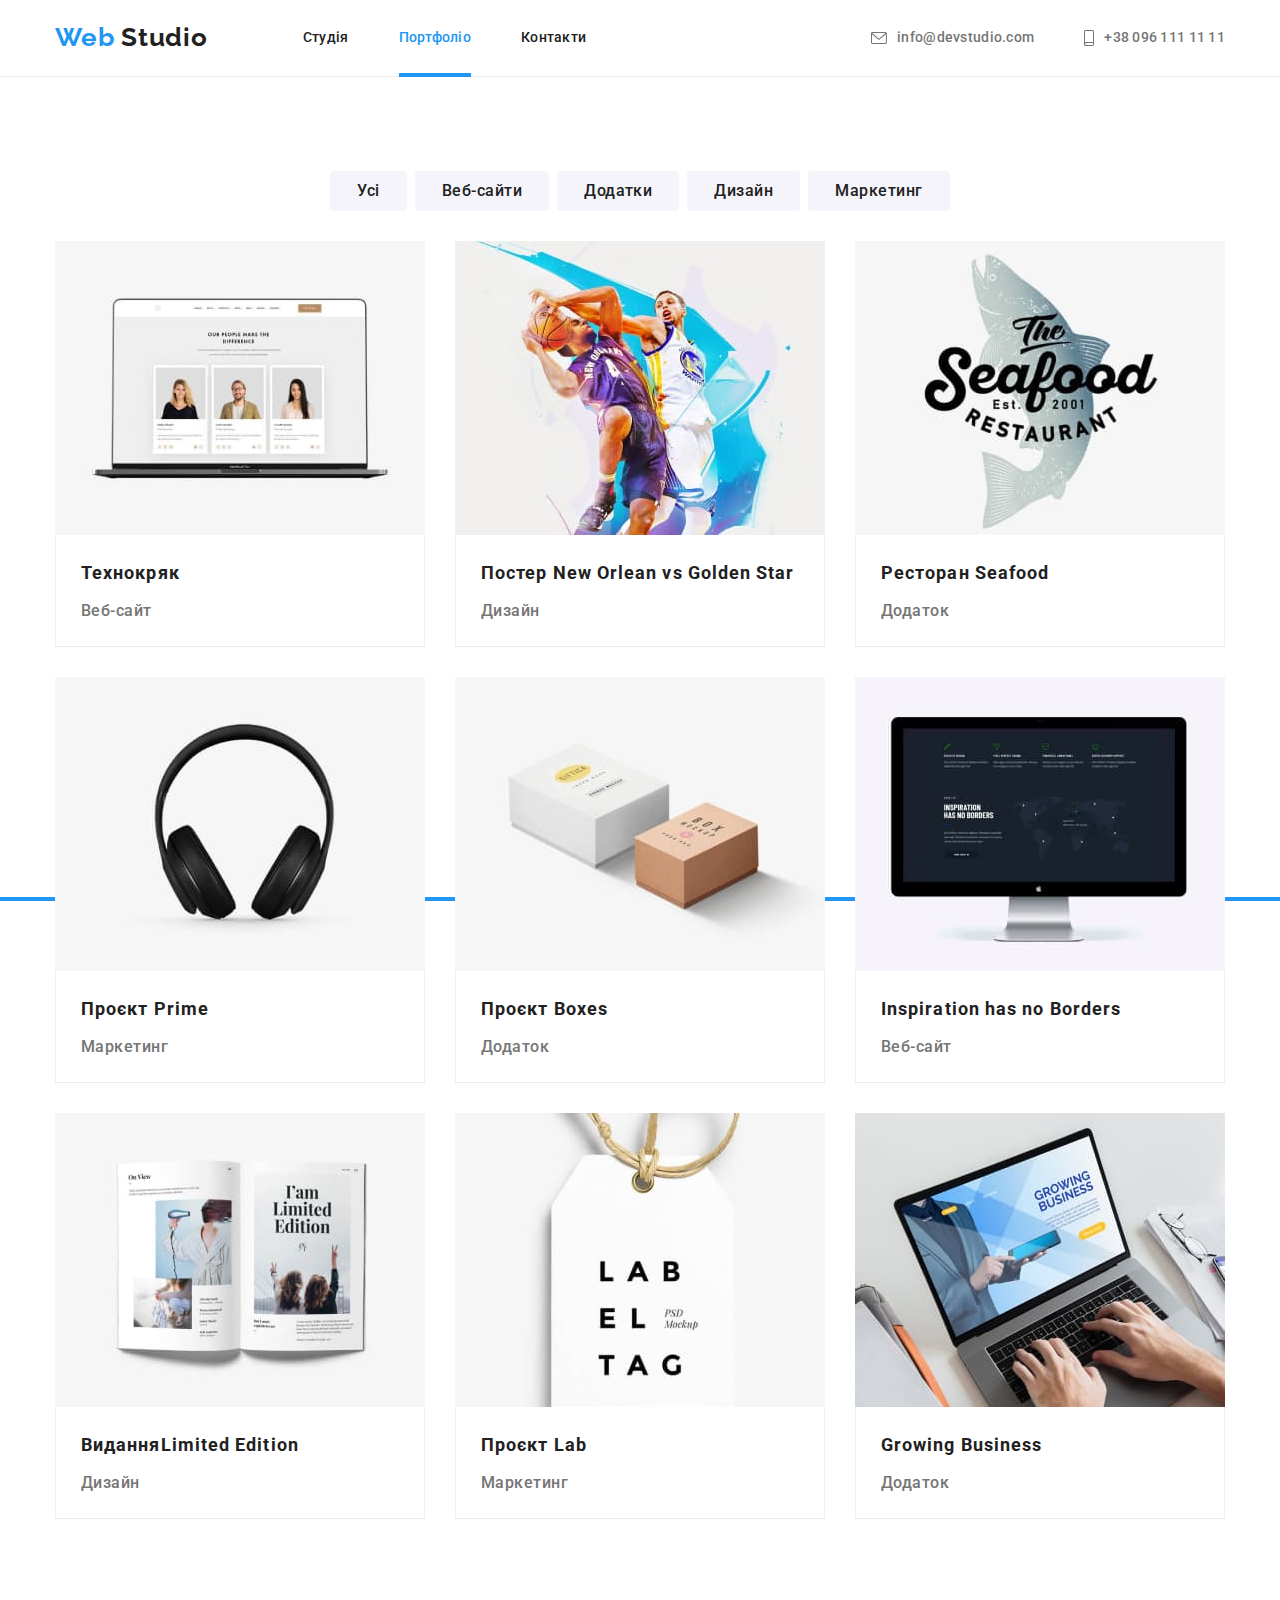
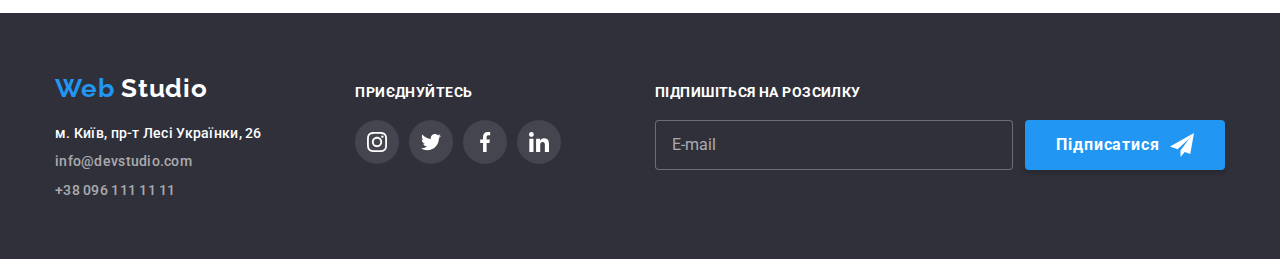
==== commit 1ec57673: "ready" ====
--- a/portfolio.html
+++ b/portfolio.html
@@ -138,14 +138,36 @@
           <!-- Портфоліо -->
           <h1 class="visually-hidden">Портфоліо</h1>
           <ul class="portfolio-list">
-            <li class="list">
-              <a class="portfolio-link" href="">
-                <div class="product-thum">
-                  <img
-                    src="image/portfolio1.jpg"
-                    alt="Фото команди людей"
-                    width="370"
-                  />
+            <li class="list list_position">
+              <a class="portfolio-link" href="">
+                <div class="product-thum">
+                  <picture>
+                    <source
+                      srcset="
+                        ./image/portfolio1.jpg    1x,
+                        ./image/portfolio1@2x.jpg 2x
+                      "
+                      media="(min-width: 1200px)"
+                    />
+                    <source
+                      srcset="
+                        ./image/Tablet/portfolio1.jpg    1x,
+                        ./image/Tablet/portfolio1@2x.jpg 2x
+                      "
+                      media="(min-width: 768px)"
+                    />
+                    <source
+                      srcset="
+                        ./image/mobile/portfolio1.jpg    1x,
+                        ./image/mobile/portfolio1@2x.jpg 2x
+                      "
+                      media="(max-width: 767px)"
+                    />
+                    <img
+                      src="./image/mobile/portfolio1.jpg"
+                      alt="Фото команди людей"
+                    />
+                  </picture>
                   <p class="product-overlay">
                     Ресурс пропонує комплексні пропозиції з різним рівнем
                     функціоналу та сервісів. Все це дозволить відвідувачу
@@ -158,14 +180,36 @@
                 </div>
               </a>
             </li>
-            <li class="list">
-              <a class="portfolio-link" href="">
-                <div class="product-thum">
-                  <img
-                    src="image/portfolio2.jpg"
-                    alt="Два баскетболісти"
-                    width="370"
-                  />
+            <li class="list list_position">
+              <a class="portfolio-link" href="">
+                <div class="product-thum">
+                  <picture>
+                    <source
+                      srcset="
+                        ./image/portfolio2.jpg    1x,
+                        ./image/portfolio2@2x.jpg 2x
+                      "
+                      media="(min-width: 1200px)"
+                    />
+                    <source
+                      srcset="
+                        ./image/Tablet/portfolio2.jpg    1x,
+                        ./image/Tablet/portfolio2@2x.jpg 2x
+                      "
+                      media="(min-width: 768px)"
+                    />
+                    <source
+                      srcset="
+                        ./image/mobile/portfolio2.jpg    1x,
+                        ./image/mobile/portfolio2@2x.jpg 2x
+                      "
+                      media="(max-width: 767px)"
+                    />
+                    <img
+                      src="./image/mobile/portfolio2.jpg"
+                      alt="Два баскетболісти"
+                    />
+                  </picture>
                   <p class="product-overlay">
                     Ресурс пропонує комплексні пропозиції з різним рівнем
                     функціоналу та сервісів. Все це дозволить відвідувачу
@@ -181,15 +225,36 @@
                 </div>
               </a>
             </li>
-            <li class="list">
-              <a class="portfolio-link" href="">
-                <div class="product-thum">
-                  <img
-                    src="image/portfolio3.jpg"
-                    alt="Логотип рибного ресторану"
-                    width="370"
-                  />
-
+            <li class="list list_position">
+              <a class="portfolio-link" href="">
+                <div class="product-thum">
+                  <picture>
+                    <source
+                      srcset="
+                        ./image/portfolio3.jpg    1x,
+                        ./image/portfolio3@2x.jpg 2x
+                      "
+                      media="(min-width: 1200px)"
+                    />
+                    <source
+                      srcset="
+                        ./image/Tablet/portfolio3.jpg    1x,
+                        ./image/Tablet/portfolio3@2x.jpg 2x
+                      "
+                      media="(min-width: 768px)"
+                    />
+                    <source
+                      srcset="
+                        ./image/mobile/portfolio3.jpg    1x,
+                        ./image/mobile/portfolio3@2x.jpg 2x
+                      "
+                      media="(max-width: 767px)"
+                    />
+                    <img
+                      src="./image/mobile/portfolio3.jpg"
+                      alt="Логотип рибного ресторану"
+                    />
+                  </picture>
                   <p class="product-overlay">
                     Ресурс пропонує комплексні пропозиції з різним рівнем
                     функціоналу та сервісів. Все це дозволить відвідувачу
@@ -205,11 +270,33 @@
                 </div>
               </a>
             </li>
-            <li class="list">
-              <a class="portfolio-link" href="">
-                <div class="product-thum">
-                  <img src="image/portfolio4.jpg" alt="Навушники" width="370" />
-
+            <li class="list list_position">
+              <a class="portfolio-link" href="">
+                <div class="product-thum">
+                  <picture>
+                    <source
+                      srcset="
+                        ./image/portfolio4.jpg    1x,
+                        ./image/portfolio4@2x.jpg 2x
+                      "
+                      media="(min-width: 1200px)"
+                    />
+                    <source
+                      srcset="
+                        ./image/Tablet/portfolio4.jpg    1x,
+                        ./image/Tablet/portfolio4@2x.jpg 2x
+                      "
+                      media="(min-width: 768px)"
+                    />
+                    <source
+                      srcset="
+                        ./image/mobile/portfolio4.jpg    1x,
+                        ./image/mobile/portfolio4@2x.jpg 2x
+                      "
+                      media="(max-width: 767px)"
+                    />
+                    <img src="./image/mobile/portfolio4.jpg" alt="Навушники" />
+                  </picture>
                   <p class="product-overlay">
                     Ресурс пропонує комплексні пропозиції з різним рівнем
                     функціоналу та сервісів. Все це дозволить відвідувачу
@@ -225,14 +312,36 @@
                 </div>
               </a>
             </li>
-            <li class="list">
-              <a class="portfolio-link" href="">
-                <div class="product-thum">
-                  <img
-                    src="image/portfolio5.jpg"
-                    alt="Дві коробки"
-                    width="370"
-                  />
+            <li class="list list_position">
+              <a class="portfolio-link" href="">
+                <div class="product-thum">
+                  <picture>
+                    <source
+                      srcset="
+                        ./image/portfolio5.jpg    1x,
+                        ./image/portfolio5@2x.jpg 2x
+                      "
+                      media="(min-width: 1200px)"
+                    />
+                    <source
+                      srcset="
+                        ./image/Tablet/portfolio5.jpg    1x,
+                        ./image/Tablet/portfolio5@2x.jpg 2x
+                      "
+                      media="(min-width: 768px)"
+                    />
+                    <source
+                      srcset="
+                        ./image/mobile/portfolio5.jpg    1x,
+                        ./image/mobile/portfolio5@2x.jpg 2x
+                      "
+                      media="(max-width: 767px)"
+                    />
+                    <img
+                      src="./image/mobile/portfolio5.jpg"
+                      alt="Дві коробки"
+                    />
+                  </picture>
 
                   <p class="product-overlay">
                     Ресурс пропонує комплексні пропозиції з різним рівнем
@@ -249,15 +358,36 @@
                 </div>
               </a>
             </li>
-            <li class="list">
-              <a class="portfolio-link" href="">
-                <div class="product-thum">
-                  <img
-                    src="image/portfolio6.jpg"
-                    alt="Екран комп'ютера"
-                    width="370"
-                  />
-
+            <li class="list list_position">
+              <a class="portfolio-link" href="">
+                <div class="product-thum">
+                  <picture>
+                    <source
+                      srcset="
+                        ./image/portfolio6.jpg    1x,
+                        ./image/portfolio6@2x.jpg 2x
+                      "
+                      media="(min-width: 1200px)"
+                    />
+                    <source
+                      srcset="
+                        ./image/Tablet/portfolio6.jpg    1x,
+                        ./image/Tablet/portfolio6@2x.jpg 2x
+                      "
+                      media="(min-width: 768px)"
+                    />
+                    <source
+                      srcset="
+                        ./image/mobile/portfolio6.jpg    1x,
+                        ./image/mobile/portfolio6@2x.jpg 2x
+                      "
+                      media="(max-width: 767px)"
+                    />
+                    <img
+                      src="./image/mobile/portfolio6.jpg"
+                      alt="Екран комп'ютера"
+                    />
+                  </picture>
                   <p class="product-overlay">
                     Ресурс пропонує комплексні пропозиції з різним рівнем
                     функціоналу та сервісів. Все це дозволить відвідувачу
@@ -273,15 +403,36 @@
                 </div>
               </a>
             </li>
-            <li class="list">
-              <a class="portfolio-link" href="">
-                <div class="product-thum">
-                  <img
-                    src="image/portfolio7.jpg"
-                    alt="Стаття в журналі"
-                    width="370"
-                  />
-
+            <li class="list list_position">
+              <a class="portfolio-link" href="">
+                <div class="product-thum">
+                  <picture>
+                    <source
+                      srcset="
+                        ./image/portfolio7.jpg    1x,
+                        ./image/portfolio7@2x.jpg 2x
+                      "
+                      media="(min-width: 1200px)"
+                    />
+                    <source
+                      srcset="
+                        ./image/Tablet/portfolio7.jpg    1x,
+                        ./image/Tablet/portfolio7@2x.jpg 2x
+                      "
+                      media="(min-width: 768px)"
+                    />
+                    <source
+                      srcset="
+                        ./image/mobile/portfolio7.jpg    1x,
+                        ./image/mobile/portfolio7@2x.jpg 2x
+                      "
+                      media="(max-width: 767px)"
+                    />
+                    <img
+                      src="./image/mobile/portfolio7.jpg"
+                      alt="Стаття в журналі"
+                    />
+                  </picture>
                   <p class="product-overlay">
                     Ресурс пропонує комплексні пропозиції з різним рівнем
                     функціоналу та сервісів. Все це дозволить відвідувачу
@@ -297,14 +448,36 @@
                 </div>
               </a>
             </li>
-            <li class="list">
-              <a class="portfolio-link" href="">
-                <div class="product-thum">
-                  <img
-                    src="image/portfolio8.jpg"
-                    alt="Етикетка бренду"
-                    width="370"
-                  />
+            <li class="list list_position">
+              <a class="portfolio-link" href="">
+                <div class="product-thum">
+                  <picture>
+                    <source
+                      srcset="
+                        ./image/portfolio8.jpg    1x,
+                        ./image/portfolio8@2x.jpg 2x
+                      "
+                      media="(min-width: 1200px)"
+                    />
+                    <source
+                      srcset="
+                        ./image/Tablet/portfolio8.jpg    1x,
+                        ./image/Tablet/portfolio8@2x.jpg 2x
+                      "
+                      media="(min-width: 768px)"
+                    />
+                    <source
+                      srcset="
+                        ./image/mobile/portfolio8.jpg    1x,
+                        ./image/mobile/portfolio8@2x.jpg 2x
+                      "
+                      media="(max-width: 767px)"
+                    />
+                    <img
+                      src="./image/mobile/portfolio8.jpg"
+                      alt="Етикетка бренду"
+                    />
+                  </picture>
 
                   <p class="product-overlay">
                     Ресурс пропонує комплексні пропозиції з різним рівнем
@@ -321,14 +494,36 @@
                 </div>
               </a>
             </li>
-            <li class="list">
-              <a class="portfolio-link" href="">
-                <div class="product-thum">
-                  <img
-                    src="image/portfolio9.jpg"
-                    alt="Людина набирає текст на клавіатурі"
-                    width="370"
-                  />
+            <li class="list list_position">
+              <a class="portfolio-link" href="">
+                <div class="product-thum">
+                  <picture>
+                    <source
+                      srcset="
+                        ./image/portfolio9.jpg    1x,
+                        ./image/portfolio9@2x.jpg 2x
+                      "
+                      media="(min-width: 1200px)"
+                    />
+                    <source
+                      srcset="
+                        ./image/Tablet/portfolio9.jpg    1x,
+                        ./image/Tablet/portfolio9@2x.jpg 2x
+                      "
+                      media="(min-width: 768px)"
+                    />
+                    <source
+                      srcset="
+                        ./image/mobile/portfolio9.jpg    1x,
+                        ./image/mobile/portfolio9@2x.jpg 2x
+                      "
+                      media="(max-width: 767px)"
+                    />
+                    <img
+                      src="./image/mobile/portfolio9.jpg"
+                      alt="Людина набирає текст на клавіатурі"
+                    />
+                  </picture>
 
                   <p class="product-overlay">
                     Ресурс пропонує комплексні пропозиції з різним рівнем
--- a/css/main.min.css
+++ b/css/main.min.css
@@ -1 +1 @@
-:root{--main-color: #212121;--hover-color: #2196F3;--secondary-color: #757575;--withe-color: #ffffff;--background-color: #2F303A;--team-color: #F5F4FA}body{font-family:"Roboto",sans-serif;color:#212121;background-color:#fff}.visually-hidden{position:absolute;white-space:nowrap;width:1px;height:1px;overflow:hidden;border:0;padding:0;clip:rect(0 0 0 0);clip-path:inset(50%);margin:-1px}ul{list-style:none;margin-top:0;margin-bottom:0;padding-left:0}h1,h2,h3,h4,p{margin-top:0;margin-bottom:0}button{cursor:pointer}img{display:block;max-width:100%;height:auto}a{text-decoration:none}@media screen and (max-width: 1199px){.section{padding-top:60px;padding-bottom:60px}}@media screen and (min-width: 1200px){.section{padding-top:94px;padding-bottom:94px}}.container{padding-left:15px;padding-right:15px}@media screen and (min-width: 480px){.container{width:480px;margin-right:auto;margin-left:auto}}@media screen and (min-width: 768px){.container{width:768px}}@media screen and (min-width: 1200px){.container{width:1200px}}@media screen and (max-width: 767px){.menu{display:none}.main-contacts{display:none}.open-mobile-menu{line-height:0;border:none;background-color:rgba(0,0,0,0);padding:0;transition:color 250ms cubic-bezier(0.4, 0, 0.2, 1)}.open-mobile-menu:hover,.open-mobile-menu:focus{color:var(--hover-color)}.open-mobile-menu__icon{width:40px;height:40px;fill:currentColor}.header{padding-top:10px;padding-bottom:10px}}.header__header-container{display:flex;align-items:center;justify-content:space-between}a.menu__link_current{color:var(--hover-color);position:relative}@media screen and (min-width: 768px){.open-mobile-menu{display:none}.page-navigation_position{display:flex;align-items:center}.menu_position{display:flex;column-gap:50px}.menu__link{display:block;color:var(--main-color);text-decoration:none;padding-top:30px;padding-bottom:30px;transition:color 250ms cubic-bezier(0.4, 0, 0.2, 1);font-weight:500;font-size:14px;line-height:1.14;letter-spacing:.02em;text-decoration:none}.menu__link:hover,.menu__link:focus{color:var(--hover-color)}.menu__link::after{position:absolute;display:block;content:"";height:4px;width:100%;left:0;bottom:-1px;background-color:var(--hover-color)}.contact__icon-mail,.contact__icon-phone{margin-right:10px;fill:currentColor}.header_border{border-bottom:1px solid #ececec}.main-contacts_position{display:flex;flex-direction:column;gap:10px}.main-contacts__contact{display:flex;color:var(--secondary-color);text-decoration:none;align-items:center;transition:color 250ms cubic-bezier(0.4, 0, 0.2, 1);font-weight:500;font-size:12px;line-height:1.16;letter-spacing:.02em;text-decoration:none}.main-contacts__contact:hover,.main-contacts__contact:focus{color:var(--hover-color)}}@media screen and (min-width: 1200px){.main-contacts__contact{padding-top:30px;padding-bottom:30px}.main-contacts_position{display:flex;flex-direction:row;column-gap:50px}.list a{font-weight:500;font-size:14px;line-height:1.14;letter-spacing:.02em;text-decoration:none}}.hero_overview{color:var(--withe-color);background-color:var(--background-color);padding-top:118px;padding-bottom:118px;background-image:linear-gradient(rgba(47, 48, 58, 0.4), rgba(47, 48, 58, 0.4)),url(../image/mobile/Header.jpg);background-size:cover}.hero__title{font-weight:900;font-size:26px;line-height:1.62;text-align:center;letter-spacing:.06em;text-transform:uppercase;max-width:360px;margin-right:auto;margin-left:auto;margin-bottom:30px}.hero__button{font-family:inherit;font-weight:700;font-size:16px;line-height:1.88;display:flex;align-items:center;text-align:center;letter-spacing:.06em;background-color:var(--hover-color);color:var(--withe-color);margin-right:auto;margin-left:auto;padding:8px 20px;border-radius:4px;transition:box-shadow 250ms cubic-bezier(0.4, 0, 0.2, 1)}.hero__button:hover,.hero__button:focus{box-shadow:0px 4px 4px rgba(0,0,0,.15);border-radius:4px}@media screen and (min-device-pixel-ratio: 2)and (max-width: 767px),(min-resolution: 192dpi)and (max-width: 767px),(min-resolution: 2dppx)and (max-width: 767px){.hero_overview{background-image:linear-gradient(rgba(47, 48, 58, 0.4), rgba(47, 48, 58, 0.4)),url(../image/mobile/Header@2x.jpg)}}@media screen and (min-width: 768px){.hero_overview{background-image:linear-gradient(rgba(47, 48, 58, 0.4), rgba(47, 48, 58, 0.4)),url(../image/Tablet/Header.jpg)}}@media screen and (min-device-pixel-ratio: 2)and (min-width: 768px),(min-resolution: 192dpi)and (min-width: 768px),(min-resolution: 2dppx)and (min-width: 768px){.hero_overview{background-image:linear-gradient(rgba(47, 48, 58, 0.4), rgba(47, 48, 58, 0.4)),url(../image/Tablet/Header@2x.jpg)}}@media screen and (min-width: 1200px){.hero_overview{padding-top:200px;padding-bottom:200px;background-image:linear-gradient(rgba(47, 48, 58, 0.4), rgba(47, 48, 58, 0.4)),url(../image/header.jpg)}.hero__title{font-size:44px;line-height:1.36;max-width:700px}.hero__button{padding:10px 32px}}@media screen and (min-device-pixel-ratio: 2)and (min-width: 1200px),(min-resolution: 192dpi)and (min-width: 1200px),(min-resolution: 2dppx)and (min-width: 1200px){.hero_overview{background-image:linear-gradient(rgba(47, 48, 58, 0.4), rgba(47, 48, 58, 0.4)),url(../image/header@2x.jpg)}}.our-skills{padding-top:60px}.icon-skills{display:flex;justify-content:center;align-items:center;background-color:var(--team-color);height:120px;margin-bottom:30px}.skills-title{font-weight:700;font-size:14px;line-height:1.14;letter-spacing:.03em;text-transform:uppercase;margin-bottom:10px}.text{font-size:14px;line-height:1.71;letter-spacing:.03em;color:var(--secondary-color)}@media screen and (max-width: 767px){.skills-list>li:not(:last-child){padding-bottom:30px}.skills-title{text-align:center}}@media screen and (min-width: 768px){.skills-list{display:flex;gap:30px;flex-wrap:wrap}.skills-list>li{width:calc((100% - 30px)/2)}}@media screen and (min-width: 1200px){.our-skills{padding-top:94px}.skills-list{column-gap:30px}.skills-list>li{width:270px}}.work-box{display:none}@media screen and (min-width: 1200px){.work-box{display:block}.work{font-weight:700;font-size:36px;line-height:1.17;text-align:center;letter-spacing:.03em;margin-bottom:50px}.work-list{display:flex;column-gap:30px}.work-list-img{position:relative}.work-text{position:absolute;display:flex;width:100%;height:70px;bottom:0;right:50%;color:var(--withe-color);background-color:rgba(47,48,58,.8);font-weight:700;font-size:14px;text-align:center;letter-spacing:.03em;text-transform:uppercase;transform:translate(50%, 0);justify-content:center;align-items:center}}.our-team{background-color:var(--team-color)}.name{font-weight:500;font-size:16px;line-height:1.19;text-align:center;letter-spacing:.03em;padding-top:30px;margin-bottom:10px}.profession{font-size:16px;line-height:1.19;text-align:center;letter-spacing:.03em;color:var(--secondary-color);margin-bottom:16px}.name-icon{display:flex;justify-content:center;column-gap:10px;padding-bottom:30px}.name-list{width:44px;height:44px}.name-icon-link{display:flex;align-items:center;justify-content:center;width:100%;height:100%;border-radius:50%;background-color:var(--withe-color);color:#afb1b8;transition:background-color 250ms cubic-bezier(0.4, 0, 0.2, 1)}.name-icon-link:hover,.name-icon-link:focus{background-color:var(--hover-color)}.name-icon-link:hover .socials-icon,.name-icon-link:hover .socials-icon,.name-icon-link:focus .socials-icon,.name-icon-link:focus .socials-icon{fill:var(--withe-color)}.team-list{background-color:var(--withe-color);border-radius:0px 0px 4px 4px;box-shadow:0px 1px 3px rgba(0,0,0,.12),0px 1px 1px rgba(0,0,0,.14),0px 2px 1px rgba(0,0,0,.2)}.socials-icon{fill:currentColor;transition:fill 250ms cubic-bezier(0.4, 0, 0.2, 1)}@media screen and (max-width: 767px){.team-list:not(:last-child){margin-bottom:30px}}@media screen and (max-width: 1199px){.team{font-weight:700;font-size:28px;line-height:1.17;text-align:center;letter-spacing:.03em;margin-bottom:30px}}@media screen and (min-width: 768px)and (max-width: 1199px){.our-team-list{display:flex;flex-wrap:wrap;gap:30px}}@media screen and (min-width: 1200px){.team{font-size:36px;margin-bottom:50px;text-align:center}.our-team-list{display:flex;column-gap:30px}}.clients{font-weight:700;font-size:28px;line-height:1.17;text-align:center;letter-spacing:.03em;margin-bottom:30px}.clients-list{display:flex;flex-wrap:wrap;justify-content:center;align-items:center;gap:30px}.clients-icon{width:100%;height:100%;fill:currentColor}.clients-icon:hover,.clients-icon:focus{fill:currentColor}.clients-list-icon{width:calc((100% - 30px)/2);height:92px}.clients-list-icon>a{display:flex;align-items:center;justify-content:center;color:#afb1b8;width:100%;height:100%}.clients-link{border:1px solid #afb1b8;border-radius:4px;transition:border-color 250ms cubic-bezier(0.4, 0, 0.2, 1),color 250ms cubic-bezier(0.4, 0, 0.2, 1)}.clients-link:hover,.clients-link:focus{border-color:var(--hover-color);color:var(--hover-color)}@media screen and (max-width: 767px){.clients-icon{padding:16px 52px}}@media screen and (min-width: 768px){.clients-list-icon{width:calc((100% - 60px)/3)}.clients-icon{padding:16px 60px}}@media screen and (min-width: 1200px){.clients{font-size:36px;margin-bottom:50px}.clients-icon{padding:16px 32px}.clients-list-icon{width:170px}}.footer-item_position{background-color:var(--background-color);padding-top:60px;padding-bottom:60px}.footer-address__location{font-style:normal;font-size:14px;line-height:1.7;letter-spacing:.03em;color:var(--withe-color);text-decoration:none;display:inline-block;transition:color 250ms cubic-bezier(0.4, 0, 0.2, 1)}.footer-address__location:hover,.footer-address__location:focus{color:var(--hover-color)}.footer-address__contact{color:rgba(255,255,255,.6);font-style:normal;font-size:14px;line-height:1.7;letter-spacing:.03em;transition:color 250ms cubic-bezier(0.4, 0, 0.2, 1)}.footer-address__contact:hover,.footer-address__contact:focus{color:var(--hover-color)}.footer-address__title:not(:last-child){margin-bottom:10px}.footer-title_position{font-weight:700;font-size:14px;line-height:16px;letter-spacing:.03em;text-transform:uppercase;color:var(--withe-color);margin-bottom:20px}.footer-icon-list_overview{display:flex;column-gap:10px}.footer-icon-list__footer-icon{width:44px;height:44px}.footer-icon-list__footer-icon>a{display:flex;align-items:center;justify-content:center;color:var(--withe-color);background-color:rgba(255,255,255,.1);width:100%;height:100%;border-radius:50%;transition:background-color 250ms cubic-bezier(0.4, 0, 0.2, 1)}.footer-icon-list__footer-icon>a:hover,.footer-icon-list__footer-icon>a:focus{background-color:var(--hover-color)}.footer-icon__socials{fill:currentColor}.footer-mail__input{border:1px solid rgba(255,255,255,.3);border-radius:4px;background-color:var(--background-color);height:50px;padding-left:16px;color:var(--withe-color)}.footer-mail__input::placeholder{font-size:16px;line-height:20px;color:rgba(255,255,255,.6)}.footer-mail-btn_overview{display:flex;align-items:center;justify-content:center;font-weight:700;font-size:16px;line-height:30px;text-align:center;letter-spacing:.06em;color:var(--withe-color);background-color:var(--hover-color);border:none;border-radius:4px;box-shadow:0px 4px 4px rgba(0,0,0,.15)}.footer-mail-btn__icon{fill:currentColor;margin-left:10px}@media screen and (max-width: 767px){.footer-address{text-align:center;margin-bottom:60px}.footer-icon-list_overview{justify-content:center;margin-bottom:60px}.footer-mail__input{width:100%}}@media screen and (max-width: 1199px){.footer-mail-btn_overview{width:200px;height:50px;margin-right:auto;margin-left:auto;margin-top:20px}.footer-title_position{text-align:center}}@media screen and (min-width: 768px)and (max-width: 1199px){.footer-mail__input{width:450px;display:block;margin-right:auto;margin-left:auto}.footer-box_position{text-align:center;margin-bottom:60px}.footer-item__footer-container{display:flex;flex-wrap:wrap;justify-content:space-around;align-items:flex-start}}@media screen and (min-width: 1200px){.footer-box_position{margin-right:auto}.footer-mail__input{width:358px}.footer-item__footer-container{display:flex;align-items:baseline;column-gap:70px}.footer-mail_overview{width:570px;margin-left:auto}.footer-mail__form{display:flex;column-gap:12px}.footer-mail-btn_overview{width:100%}}.filtr-list{display:flex;column-gap:8px;margin-bottom:40px}.button{font-family:inherit;font-weight:500;font-size:16px;line-height:1.6;text-align:center;letter-spacing:.03em;color:var(--main-color);background-color:var(--team-color);border-color:rgba(0,0,0,0);border-radius:4px;padding:5px 25px;transition:background 250ms cubic-bezier(0.4, 0, 0.2, 1),color 250ms cubic-bezier(0.4, 0, 0.2, 1),box-shadow 250ms cubic-bezier(0.4, 0, 0.2, 1)}.button:hover,.button:focus{color:var(--withe-color);background:var(--hover-color);box-shadow:0px 3px 1px rgba(0,0,0,.1),0px 1px 2px rgba(0,0,0,.08),0px 2px 2px rgba(0,0,0,.12)}@media screen and (max-width: 767px){.filtr-list{justify-content:flex-start;flex-wrap:wrap;margin-bottom:40px;row-gap:15px}}@media screen and (min-width: 768px){.filtr-list{justify-content:center;margin-bottom:30px}}@media screen and (min-width: 1200px){.filtr-list{justify-content:center;margin-bottom:30px}}.page-navigator__logo{font-family:"Raleway",sans-serif;font-weight:700;font-size:24px;line-height:1.16;letter-spacing:.03em;color:var(--main-color);text-decoration:none;margin-right:86px}@media screen and (min-width: 1200px){.page-navigator__logo{font-size:26px;line-height:1.2;margin-right:95px}}.logo__accent{color:var(--hover-color)}.footer-item__logo{font-family:"Raleway",sans-serif;font-weight:700;font-size:24px;line-height:1.17;letter-spacing:.03em;color:var(--withe-color);text-decoration:none;display:inline-block;margin-bottom:20px}@media screen and (max-width: 767px){.footer-item__logo{display:block;text-align:center}}@media screen and (min-width: 1200px){.footer-item__logo{font-size:26px;line-height:1.2}}.backdrop{position:fixed;top:0;left:0;z-index:100;width:100%;height:100%;background-color:rgba(0,0,0,.2);opacity:1;transition:opacity 250ms cubic-bezier(0.4, 0, 0.2, 1),visibility 250ms cubic-bezier(0.4, 0, 0.2, 1)}.backdrop.is-hidden{visibility:hidden;opacity:0;pointer-events:none}.backdrop.is-hidden.modal{transform:translate(-50%, -50%) scale(0.9)}.modal{position:absolute;top:50%;left:50%;width:450px;height:609px;background-color:#fff;transform:translate(-50%, -50%) scale(1);transition:transform 250ms cubic-bezier(0.4, 0, 0.2, 1);padding:40px;box-shadow:0px 1px 3px rgba(0,0,0,.12),0px 1px 1px rgba(0,0,0,.14),0px 2px 1px rgba(0,0,0,.2);border-radius:4px}.modal-close-btn{position:absolute;top:5px;right:8px;display:flex;align-items:center;justify-content:center;width:30px;height:30px;background-color:rgba(0,0,0,0);border:1px solid rgba(0,0,0,.1);border-radius:50%;padding:0;transition:color 250ms cubic-bezier(0.4, 0, 0.2, 1)}.modal-close-btn:hover,.modal-close-btn:focus{color:var(--hover-color)}.modal-close-icon{fill:currentColor}@media screen and (min-width: 1200px){.modal{width:528px;height:581px}}.modal-form-title{font-weight:700;font-size:20px;line-height:1.5;text-align:center;letter-spacing:.03em;color:var(--main-color);text-align:center;margin-bottom:12px}.modal-form{display:flex;flex-direction:column}.modal-form-input{width:100%;height:40px;border:1px solid rgba(33,33,33,.2);border-radius:4px;color:var(--main-color);padding-left:42px;transition:border-color 250ms cubic-bezier(0.4, 0, 0.2, 1)}.modal-form-input:focus{border-color:var(--hover-color);outline:none}.modal-form-input:focus+.modal-form-input-icon{fill:var(--hover-color)}.modal-form-desc{display:block;font-weight:400;font-size:12px;line-height:1.16;letter-spacing:.01em;color:var(--secondary-color);margin-bottom:4px}.modal-form-field{margin-bottom:10px}.modal-form-field-coment{margin-bottom:20px}.modal-form-input-wrapper{display:block;position:relative}.modal-form-input-icon{position:absolute;top:50%;left:12px;transform:translateY(-50%);transition:fill 250ms cubic-bezier(0.4, 0, 0.2, 1)}.modal-form-message{display:block;width:100%;height:120px;border:1px solid rgba(33,33,33,.2);border-radius:4px;color:var(--main-color);padding:12px 16px;resize:none;transition:border-color 250ms cubic-bezier(0.4, 0, 0.2, 1)}.modal-form-message:focus{outline:none;border-color:var(--hover-color)}.modal-form-message::placeholder{font-size:12px;line-height:14px;letter-spacing:.01em;color:rgba(117,117,117,.5)}.modal-form-own-checkbox{border:2px solid var(--main-color);border-radius:3px;cursor:pointer;transition:background-color 250ms cubic-bezier(0.4, 0, 0.2, 1),border-color 250ms cubic-bezier(0.4, 0, 0.2, 1),box-shadow 250ms cubic-bezier(0.4, 0, 0.2, 1);margin-right:10px}.modal-form-check:checked+.modal-form-own-checkbox{background-color:var(--hover-color);border-color:var(--hover-color)}.modal-form-check:focus+.modal-form-own-checkbox{box-shadow:0 0 0 2px rgba(0,0,255,.5)}.modal-form-own-checkbox-icon{display:none;fill:var(--withe-color)}.modal-form-check:checked+.modal-form-own-checkbox .modal-form-own-checkbox-icon{display:block}.modal-form-check-field{display:flex;align-items:center;margin-bottom:30px;font-size:12px;line-height:1.16;letter-spacing:.03em;justify-content:center}.link-contact{color:var(--hover-color)}.modal-form-submit{font-family:inherit;display:flex;align-self:center;text-align:center;font-weight:700;font-size:16px;line-height:30px;letter-spacing:.06em;width:200px;height:50px;padding:10px 52px;margin-right:auto;margin-left:auto;color:var(--withe-color);background-color:var(--hover-color);box-shadow:0px 4px 4px rgba(0,0,0,.15);border-radius:4px;border:none}@media screen and (min-width: 1200px){.modal-form-title{line-height:1.15}.modal-form-check-field{font-size:14px;line-height:1.7}}@media screen and (max-width: 768px){.mobile-menu{position:fixed;top:0;left:0;width:100%;height:100%;z-index:999;background-color:#fff;opacity:0;visibility:hidden;pointer-events:none;transition:opacity 250ms cubic-bezier(0.4, 0, 0.2, 1),visibility 250ms cubic-bezier(0.4, 0, 0.2, 1)}.mobile-menu.is-open{opacity:1;visibility:visible;pointer-events:auto}.mobile-menu__container{position:relative;padding-left:40px}.mobile-menu__list{padding-top:48px}.mobile-menu__item:not(:last-child){padding-bottom:32px}.close-mobile-menu{position:absolute;top:10px;right:15px;background-color:rgba(0,0,0,0);border:none;padding:0;line-height:0;transition:color 250ms cubic-bezier(0.4, 0, 0.2, 1)}.close-mobile-menu:hover,.close-mobile-menu:focus{color:var(--hover-color)}.close-mobile-menu__icon{width:40px;height:40px;fill:currentColor}.menu-list__link{font-weight:500;font-size:40px;line-height:1.17;letter-spacing:.02em;color:var(--main-color);transition:color 250ms cubic-bezier(0.4, 0, 0.2, 1)}.menu-list__link:hover,.menu-list__linkfocus{color:var(--hover-color)}.mobile-menu-contacts{padding-top:306px}.mobile-menu-contacts__tel{font-weight:500;font-size:34px;line-height:1.17;letter-spacing:.02em;color:var(--hover-color)}.mobile-menu-contacts__mail{font-weight:500;font-size:24px;line-height:28px;letter-spacing:.02em;color:var(--secondary-color);transition:color 250ms cubic-bezier(0.4, 0, 0.2, 1)}.mobile-menu-contacts__mail:hover,.mobile-menu-contacts__mailfocus{color:var(--hover-color)}.mobile-menu-socials{padding-top:64px}.mobile-menu-socials__item{display:inline-block}.mobile-menu-socials__item:not(:last-child){border-right:1px solid rgba(33,33,33,.2);padding-right:10px}.mobile-menu-socials__item:not(:first-child){padding-left:10px}.mobile-menu-socials__link{color:var(--hover-color);font-weight:500;font-size:18px;line-height:1.22;letter-spacing:.02em}}@media screen and (min-width: 768px){.mobile-menu{display:none}}/*# sourceMappingURL=main.min.css.map */+:root{--main-color: #212121;--hover-color: #2196F3;--secondary-color: #757575;--withe-color: #ffffff;--background-color: #2F303A;--team-color: #F5F4FA}body{font-family:"Roboto",sans-serif;color:#212121;background-color:#fff}.visually-hidden{position:absolute;white-space:nowrap;width:1px;height:1px;overflow:hidden;border:0;padding:0;clip:rect(0 0 0 0);clip-path:inset(50%);margin:-1px}ul{list-style:none;margin-top:0;margin-bottom:0;padding-left:0}h1,h2,h3,h4,p{margin-top:0;margin-bottom:0}button{cursor:pointer}img{display:block;max-width:100%;height:auto}a{text-decoration:none}@media screen and (max-width: 1199px){.section{padding-top:60px;padding-bottom:60px}}@media screen and (min-width: 1200px){.section{padding-top:94px;padding-bottom:94px}}.container{padding-left:15px;padding-right:15px}@media screen and (min-width: 480px){.container{width:480px;margin-right:auto;margin-left:auto}}@media screen and (min-width: 768px){.container{width:768px}}@media screen and (min-width: 1200px){.container{width:1200px}}@media screen and (max-width: 767px){.menu{display:none}.main-contacts{display:none}.open-mobile-menu{line-height:0;border:none;background-color:rgba(0,0,0,0);padding:0;transition:color 250ms cubic-bezier(0.4, 0, 0.2, 1)}.open-mobile-menu:hover,.open-mobile-menu:focus{color:var(--hover-color)}.open-mobile-menu__icon{width:40px;height:40px;fill:currentColor}.header{padding-top:10px;padding-bottom:10px}}.header__header-container{display:flex;align-items:center;justify-content:space-between}a.menu__link_current{color:var(--hover-color);position:relative}@media screen and (min-width: 768px){.open-mobile-menu{display:none}.page-navigation_position{display:flex;align-items:center}.menu_position{display:flex;column-gap:50px}.menu__link{display:block;color:var(--main-color);text-decoration:none;padding-top:30px;padding-bottom:30px;transition:color 250ms cubic-bezier(0.4, 0, 0.2, 1);font-weight:500;font-size:14px;line-height:1.14;letter-spacing:.02em;text-decoration:none}.menu__link:hover,.menu__link:focus{color:var(--hover-color)}.menu__link::after{position:absolute;display:block;content:"";height:4px;width:100%;left:0;bottom:-1px;background-color:var(--hover-color)}.contact__icon-mail,.contact__icon-phone{margin-right:10px;fill:currentColor}.header_border{border-bottom:1px solid #ececec}.main-contacts_position{display:flex;flex-direction:column;gap:10px}.main-contacts__contact{display:flex;color:var(--secondary-color);text-decoration:none;align-items:center;transition:color 250ms cubic-bezier(0.4, 0, 0.2, 1);font-weight:500;font-size:12px;line-height:1.16;letter-spacing:.02em;text-decoration:none}.main-contacts__contact:hover,.main-contacts__contact:focus{color:var(--hover-color)}}@media screen and (min-width: 1200px){.main-contacts__contact{padding-top:30px;padding-bottom:30px}.main-contacts_position{display:flex;flex-direction:row;column-gap:50px}.list a{font-weight:500;font-size:14px;line-height:1.14;letter-spacing:.02em;text-decoration:none}}.hero_overview{color:var(--withe-color);background-color:var(--background-color);padding-top:118px;padding-bottom:118px;background-image:linear-gradient(rgba(47, 48, 58, 0.4), rgba(47, 48, 58, 0.4)),url(../image/mobile/Header.jpg);background-size:cover}.hero__title{font-weight:900;font-size:26px;line-height:1.62;text-align:center;letter-spacing:.06em;text-transform:uppercase;max-width:360px;margin-right:auto;margin-left:auto;margin-bottom:30px}.hero__button{font-family:inherit;font-weight:700;font-size:16px;line-height:1.88;display:flex;align-items:center;text-align:center;letter-spacing:.06em;background-color:var(--hover-color);color:var(--withe-color);margin-right:auto;margin-left:auto;padding:8px 20px;border-radius:4px;transition:box-shadow 250ms cubic-bezier(0.4, 0, 0.2, 1)}.hero__button:hover,.hero__button:focus{box-shadow:0px 4px 4px rgba(0,0,0,.15);border-radius:4px}@media screen and (min-device-pixel-ratio: 2)and (max-width: 767px),(min-resolution: 192dpi)and (max-width: 767px),(min-resolution: 2dppx)and (max-width: 767px){.hero_overview{background-image:linear-gradient(rgba(47, 48, 58, 0.4), rgba(47, 48, 58, 0.4)),url(../image/mobile/Header@2x.jpg)}}@media screen and (min-width: 768px){.hero_overview{background-image:linear-gradient(rgba(47, 48, 58, 0.4), rgba(47, 48, 58, 0.4)),url(../image/Tablet/Header.jpg)}}@media screen and (min-device-pixel-ratio: 2)and (min-width: 768px),(min-resolution: 192dpi)and (min-width: 768px),(min-resolution: 2dppx)and (min-width: 768px){.hero_overview{background-image:linear-gradient(rgba(47, 48, 58, 0.4), rgba(47, 48, 58, 0.4)),url(../image/Tablet/Header@2x.jpg)}}@media screen and (min-width: 1200px){.hero_overview{padding-top:200px;padding-bottom:200px;background-image:linear-gradient(rgba(47, 48, 58, 0.4), rgba(47, 48, 58, 0.4)),url(../image/header.jpg)}.hero__title{font-size:44px;line-height:1.36;max-width:700px}.hero__button{padding:10px 32px}}@media screen and (min-device-pixel-ratio: 2)and (min-width: 1200px),(min-resolution: 192dpi)and (min-width: 1200px),(min-resolution: 2dppx)and (min-width: 1200px){.hero_overview{background-image:linear-gradient(rgba(47, 48, 58, 0.4), rgba(47, 48, 58, 0.4)),url(../image/header@2x.jpg)}}.our-skills{padding-top:60px}.icon-skills{display:flex;justify-content:center;align-items:center;background-color:var(--team-color);height:120px;margin-bottom:30px}.skills-title{font-weight:700;font-size:14px;line-height:1.14;letter-spacing:.03em;text-transform:uppercase;margin-bottom:10px}.text{font-size:14px;line-height:1.71;letter-spacing:.03em;color:var(--secondary-color)}@media screen and (max-width: 767px){.skills-list>li:not(:last-child){padding-bottom:30px}.skills-title{text-align:center}}@media screen and (min-width: 768px){.skills-list{display:flex;gap:30px;flex-wrap:wrap}.skills-list>li{width:calc((100% - 30px)/2)}}@media screen and (min-width: 1200px){.our-skills{padding-top:94px}.skills-list{column-gap:30px}.skills-list>li{width:270px}}.work-box{display:none}@media screen and (min-width: 1200px){.work-box{display:block}.work{font-weight:700;font-size:36px;line-height:1.17;text-align:center;letter-spacing:.03em;margin-bottom:50px}.work-list{display:flex;column-gap:30px}.work-list-img{position:relative}.work-text{position:absolute;display:flex;width:100%;height:70px;bottom:0;right:50%;color:var(--withe-color);background-color:rgba(47,48,58,.8);font-weight:700;font-size:14px;text-align:center;letter-spacing:.03em;text-transform:uppercase;transform:translate(50%, 0);justify-content:center;align-items:center}}.our-team{background-color:var(--team-color)}.name{font-weight:500;font-size:16px;line-height:1.19;text-align:center;letter-spacing:.03em;padding-top:30px;margin-bottom:10px}.profession{font-size:16px;line-height:1.19;text-align:center;letter-spacing:.03em;color:var(--secondary-color);margin-bottom:16px}.name-icon{display:flex;justify-content:center;column-gap:10px;padding-bottom:30px}.name-list{width:44px;height:44px}.name-icon-link{display:flex;align-items:center;justify-content:center;width:100%;height:100%;border-radius:50%;background-color:var(--withe-color);color:#afb1b8;transition:background-color 250ms cubic-bezier(0.4, 0, 0.2, 1)}.name-icon-link:hover,.name-icon-link:focus{background-color:var(--hover-color)}.name-icon-link:hover .socials-icon,.name-icon-link:hover .socials-icon,.name-icon-link:focus .socials-icon,.name-icon-link:focus .socials-icon{fill:var(--withe-color)}.team-list{background-color:var(--withe-color);border-radius:0px 0px 4px 4px;box-shadow:0px 1px 3px rgba(0,0,0,.12),0px 1px 1px rgba(0,0,0,.14),0px 2px 1px rgba(0,0,0,.2)}.socials-icon{fill:currentColor;transition:fill 250ms cubic-bezier(0.4, 0, 0.2, 1)}@media screen and (max-width: 767px){.team-list:not(:last-child){margin-bottom:30px}}@media screen and (max-width: 1199px){.team{font-weight:700;font-size:28px;line-height:1.17;text-align:center;letter-spacing:.03em;margin-bottom:30px}}@media screen and (min-width: 768px)and (max-width: 1199px){.our-team-list{display:flex;flex-wrap:wrap;gap:30px}}@media screen and (min-width: 1200px){.team{font-size:36px;margin-bottom:50px;text-align:center}.our-team-list{display:flex;column-gap:30px}}.clients{font-weight:700;font-size:28px;line-height:1.17;text-align:center;letter-spacing:.03em;margin-bottom:30px}.clients-list{display:flex;flex-wrap:wrap;justify-content:center;align-items:center;gap:30px}.clients-icon{width:100%;height:100%;fill:currentColor}.clients-icon:hover,.clients-icon:focus{fill:currentColor}.clients-list-icon{width:calc((100% - 30px)/2);height:92px}.clients-list-icon>a{display:flex;align-items:center;justify-content:center;color:#afb1b8;width:100%;height:100%}.clients-link{border:1px solid #afb1b8;border-radius:4px;transition:border-color 250ms cubic-bezier(0.4, 0, 0.2, 1),color 250ms cubic-bezier(0.4, 0, 0.2, 1)}.clients-link:hover,.clients-link:focus{border-color:var(--hover-color);color:var(--hover-color)}@media screen and (max-width: 767px){.clients-icon{padding:16px 52px}}@media screen and (min-width: 768px){.clients-list-icon{width:calc((100% - 60px)/3)}.clients-icon{padding:16px 60px}}@media screen and (min-width: 1200px){.clients{font-size:36px;margin-bottom:50px}.clients-icon{padding:16px 32px}.clients-list-icon{width:170px}}.footer-item_position{background-color:var(--background-color);padding-top:60px;padding-bottom:60px}.footer-address__location{font-style:normal;font-size:14px;line-height:1.7;letter-spacing:.03em;color:var(--withe-color);text-decoration:none;display:inline-block;transition:color 250ms cubic-bezier(0.4, 0, 0.2, 1)}.footer-address__location:hover,.footer-address__location:focus{color:var(--hover-color)}.footer-address__contact{color:rgba(255,255,255,.6);font-style:normal;font-size:14px;line-height:1.7;letter-spacing:.03em;transition:color 250ms cubic-bezier(0.4, 0, 0.2, 1)}.footer-address__contact:hover,.footer-address__contact:focus{color:var(--hover-color)}.footer-address__title:not(:last-child){margin-bottom:10px}.footer-title_position{font-weight:700;font-size:14px;line-height:16px;letter-spacing:.03em;text-transform:uppercase;color:var(--withe-color);margin-bottom:20px}.footer-icon-list_overview{display:flex;column-gap:10px}.footer-icon-list__footer-icon{width:44px;height:44px}.footer-icon-list__footer-icon>a{display:flex;align-items:center;justify-content:center;color:var(--withe-color);background-color:rgba(255,255,255,.1);width:100%;height:100%;border-radius:50%;transition:background-color 250ms cubic-bezier(0.4, 0, 0.2, 1)}.footer-icon-list__footer-icon>a:hover,.footer-icon-list__footer-icon>a:focus{background-color:var(--hover-color)}.footer-icon__socials{fill:currentColor}.footer-mail__input{border:1px solid rgba(255,255,255,.3);border-radius:4px;background-color:var(--background-color);height:50px;padding-left:16px;color:var(--withe-color)}.footer-mail__input::placeholder{font-size:16px;line-height:20px;color:rgba(255,255,255,.6)}.footer-mail-btn_overview{display:flex;align-items:center;justify-content:center;font-weight:700;font-size:16px;line-height:30px;text-align:center;letter-spacing:.06em;color:var(--withe-color);background-color:var(--hover-color);border:none;border-radius:4px;box-shadow:0px 4px 4px rgba(0,0,0,.15)}.footer-mail-btn__icon{fill:currentColor;margin-left:10px}@media screen and (max-width: 767px){.footer-address{text-align:center;margin-bottom:60px}.footer-icon-list_overview{justify-content:center;margin-bottom:60px}.footer-mail__input{width:100%}}@media screen and (max-width: 1199px){.footer-mail-btn_overview{width:200px;height:50px;margin-right:auto;margin-left:auto;margin-top:20px}.footer-title_position{text-align:center}}@media screen and (min-width: 768px)and (max-width: 1199px){.footer-mail__input{width:450px;display:block;margin-right:auto;margin-left:auto}.footer-box_position{text-align:center;margin-bottom:60px}.footer-item__footer-container{display:flex;flex-wrap:wrap;justify-content:space-around;align-items:flex-start}}@media screen and (min-width: 1200px){.footer-box_position{margin-right:auto}.footer-mail__input{width:358px}.footer-item__footer-container{display:flex;align-items:baseline;column-gap:70px}.footer-mail_overview{width:570px;margin-left:auto}.footer-mail__form{display:flex;column-gap:12px}.footer-mail-btn_overview{width:100%}}.filtr-list{display:flex;column-gap:8px;margin-bottom:40px}.button{font-family:inherit;font-weight:500;font-size:16px;line-height:1.6;text-align:center;letter-spacing:.03em;color:var(--main-color);background-color:var(--team-color);border-color:rgba(0,0,0,0);border-radius:4px;padding:5px 25px;transition:background 250ms cubic-bezier(0.4, 0, 0.2, 1),color 250ms cubic-bezier(0.4, 0, 0.2, 1),box-shadow 250ms cubic-bezier(0.4, 0, 0.2, 1)}.button:hover,.button:focus{color:var(--withe-color);background:var(--hover-color);box-shadow:0px 3px 1px rgba(0,0,0,.1),0px 1px 2px rgba(0,0,0,.08),0px 2px 2px rgba(0,0,0,.12)}.portfolio-item{font-weight:700;font-size:18px;line-height:2;letter-spacing:.06em;margin-bottom:5px;color:var(--main-color)}.portfolio-text{font-size:16px;line-height:1.88;letter-spacing:.03em;color:var(--secondary-color)}.portfolio-border{border:1px solid #eee;border-top:none;padding:20px 25px;flex-grow:1}.portfolio-link{height:100%;display:flex;flex-direction:column;transition:box-shadow 250ms cubic-bezier(0.4, 0, 0.2, 1)}.portfolio-link:hover,.portfolio-link:focus{box-shadow:0px 1px 1px rgba(0,0,0,.12),0px 4px 4px rgba(0,0,0,.06),1px 4px 6px rgba(0,0,0,.16)}.portfolio-link:hover .product-overlay,.portfolio-link:focus .product-overlay{transform:translateY(0)}@media screen and (max-width: 767px){.filtr-list{justify-content:flex-start;flex-wrap:wrap;margin-bottom:40px;row-gap:15px}.product-overlay{display:none}.list_position:not(:last-child){margin-bottom:30px}}@media screen and (min-width: 768px){.filtr-list{justify-content:center;margin-bottom:30px}.product-thum{position:relative;overflow:hidden}.product-overlay{display:inline-block;position:absolute;width:100%;height:100%;top:0;left:0;background-color:rgba(33,150,243,.9);transform:translateY(101%);transition:transform 250ms cubic-bezier(0.4, 0, 0.2, 1);font-family:inherit;font-weight:400;font-size:18px;line-height:28px;letter-spacing:.03em;color:var(--withe-color);padding:63px 24px}}.portfolio-list{display:flex;flex-wrap:wrap;gap:30px}@media screen and (min-width: 1200px){.filtr-list{justify-content:center;margin-bottom:30px}}.page-navigator__logo{font-family:"Raleway",sans-serif;font-weight:700;font-size:24px;line-height:1.16;letter-spacing:.03em;color:var(--main-color);text-decoration:none;margin-right:86px}@media screen and (min-width: 1200px){.page-navigator__logo{font-size:26px;line-height:1.2;margin-right:95px}}.logo__accent{color:var(--hover-color)}.footer-item__logo{font-family:"Raleway",sans-serif;font-weight:700;font-size:24px;line-height:1.17;letter-spacing:.03em;color:var(--withe-color);text-decoration:none;display:inline-block;margin-bottom:20px}@media screen and (max-width: 767px){.footer-item__logo{display:block;text-align:center}}@media screen and (min-width: 1200px){.footer-item__logo{font-size:26px;line-height:1.2}}.backdrop{position:fixed;top:0;left:0;z-index:100;width:100%;height:100%;background-color:rgba(0,0,0,.2);opacity:1;transition:opacity 250ms cubic-bezier(0.4, 0, 0.2, 1),visibility 250ms cubic-bezier(0.4, 0, 0.2, 1)}.backdrop.is-hidden{visibility:hidden;opacity:0;pointer-events:none}.backdrop.is-hidden.modal{transform:translate(-50%, -50%) scale(0.9)}.modal{position:absolute;top:50%;left:50%;width:450px;height:609px;background-color:#fff;transform:translate(-50%, -50%) scale(1);transition:transform 250ms cubic-bezier(0.4, 0, 0.2, 1);padding:40px;box-shadow:0px 1px 3px rgba(0,0,0,.12),0px 1px 1px rgba(0,0,0,.14),0px 2px 1px rgba(0,0,0,.2);border-radius:4px}.modal-close-btn{position:absolute;top:5px;right:8px;display:flex;align-items:center;justify-content:center;width:30px;height:30px;background-color:rgba(0,0,0,0);border:1px solid rgba(0,0,0,.1);border-radius:50%;padding:0;transition:color 250ms cubic-bezier(0.4, 0, 0.2, 1)}.modal-close-btn:hover,.modal-close-btn:focus{color:var(--hover-color)}.modal-close-icon{fill:currentColor}@media screen and (min-width: 1200px){.modal{width:528px;height:581px}}.modal-form-title{font-weight:700;font-size:20px;line-height:1.5;text-align:center;letter-spacing:.03em;color:var(--main-color);text-align:center;margin-bottom:12px}.modal-form{display:flex;flex-direction:column}.modal-form-input{width:100%;height:40px;border:1px solid rgba(33,33,33,.2);border-radius:4px;color:var(--main-color);padding-left:42px;transition:border-color 250ms cubic-bezier(0.4, 0, 0.2, 1)}.modal-form-input:focus{border-color:var(--hover-color);outline:none}.modal-form-input:focus+.modal-form-input-icon{fill:var(--hover-color)}.modal-form-desc{display:block;font-weight:400;font-size:12px;line-height:1.16;letter-spacing:.01em;color:var(--secondary-color);margin-bottom:4px}.modal-form-field{margin-bottom:10px}.modal-form-field-coment{margin-bottom:20px}.modal-form-input-wrapper{display:block;position:relative}.modal-form-input-icon{position:absolute;top:50%;left:12px;transform:translateY(-50%);transition:fill 250ms cubic-bezier(0.4, 0, 0.2, 1)}.modal-form-message{display:block;width:100%;height:120px;border:1px solid rgba(33,33,33,.2);border-radius:4px;color:var(--main-color);padding:12px 16px;resize:none;transition:border-color 250ms cubic-bezier(0.4, 0, 0.2, 1)}.modal-form-message:focus{outline:none;border-color:var(--hover-color)}.modal-form-message::placeholder{font-size:12px;line-height:14px;letter-spacing:.01em;color:rgba(117,117,117,.5)}.modal-form-own-checkbox{border:2px solid var(--main-color);border-radius:3px;cursor:pointer;transition:background-color 250ms cubic-bezier(0.4, 0, 0.2, 1),border-color 250ms cubic-bezier(0.4, 0, 0.2, 1),box-shadow 250ms cubic-bezier(0.4, 0, 0.2, 1);margin-right:10px}.modal-form-check:checked+.modal-form-own-checkbox{background-color:var(--hover-color);border-color:var(--hover-color)}.modal-form-check:focus+.modal-form-own-checkbox{box-shadow:0 0 0 2px rgba(0,0,255,.5)}.modal-form-own-checkbox-icon{display:none;fill:var(--withe-color)}.modal-form-check:checked+.modal-form-own-checkbox .modal-form-own-checkbox-icon{display:block}.modal-form-check-field{display:flex;align-items:center;margin-bottom:30px;font-size:12px;line-height:1.16;letter-spacing:.03em;justify-content:center}.link-contact{color:var(--hover-color)}.modal-form-submit{font-family:inherit;display:flex;align-self:center;text-align:center;font-weight:700;font-size:16px;line-height:30px;letter-spacing:.06em;width:200px;height:50px;padding:10px 52px;margin-right:auto;margin-left:auto;color:var(--withe-color);background-color:var(--hover-color);box-shadow:0px 4px 4px rgba(0,0,0,.15);border-radius:4px;border:none}@media screen and (min-width: 1200px){.modal-form-title{line-height:1.15}.modal-form-check-field{font-size:14px;line-height:1.7}}@media screen and (max-width: 768px){.mobile-menu{position:fixed;top:0;left:0;width:100%;height:100%;z-index:999;background-color:#fff;opacity:0;visibility:hidden;pointer-events:none;transition:opacity 250ms cubic-bezier(0.4, 0, 0.2, 1),visibility 250ms cubic-bezier(0.4, 0, 0.2, 1)}.mobile-menu.is-open{opacity:1;visibility:visible;pointer-events:auto}.mobile-menu__container{position:relative;padding-left:40px}.mobile-menu__list{padding-top:48px}.mobile-menu__item:not(:last-child){padding-bottom:32px}.close-mobile-menu{position:absolute;top:10px;right:15px;background-color:rgba(0,0,0,0);border:none;padding:0;line-height:0;transition:color 250ms cubic-bezier(0.4, 0, 0.2, 1)}.close-mobile-menu:hover,.close-mobile-menu:focus{color:var(--hover-color)}.close-mobile-menu__icon{width:40px;height:40px;fill:currentColor}.menu-list__link{font-weight:500;font-size:40px;line-height:1.17;letter-spacing:.02em;color:var(--main-color);transition:color 250ms cubic-bezier(0.4, 0, 0.2, 1)}.menu-list__link:hover,.menu-list__linkfocus{color:var(--hover-color)}.mobile-menu-contacts{padding-top:306px}.mobile-menu-contacts__tel{font-weight:500;font-size:34px;line-height:1.17;letter-spacing:.02em;color:var(--hover-color)}.mobile-menu-contacts__mail{font-weight:500;font-size:24px;line-height:28px;letter-spacing:.02em;color:var(--secondary-color);transition:color 250ms cubic-bezier(0.4, 0, 0.2, 1)}.mobile-menu-contacts__mail:hover,.mobile-menu-contacts__mailfocus{color:var(--hover-color)}.mobile-menu-socials{padding-top:64px}.mobile-menu-socials__item{display:inline-block}.mobile-menu-socials__item:not(:last-child){border-right:1px solid rgba(33,33,33,.2);padding-right:10px}.mobile-menu-socials__item:not(:first-child){padding-left:10px}.mobile-menu-socials__link{color:var(--hover-color);font-weight:500;font-size:18px;line-height:1.22;letter-spacing:.02em}}@media screen and (min-width: 768px){.mobile-menu{display:none}}/*# sourceMappingURL=main.min.css.map */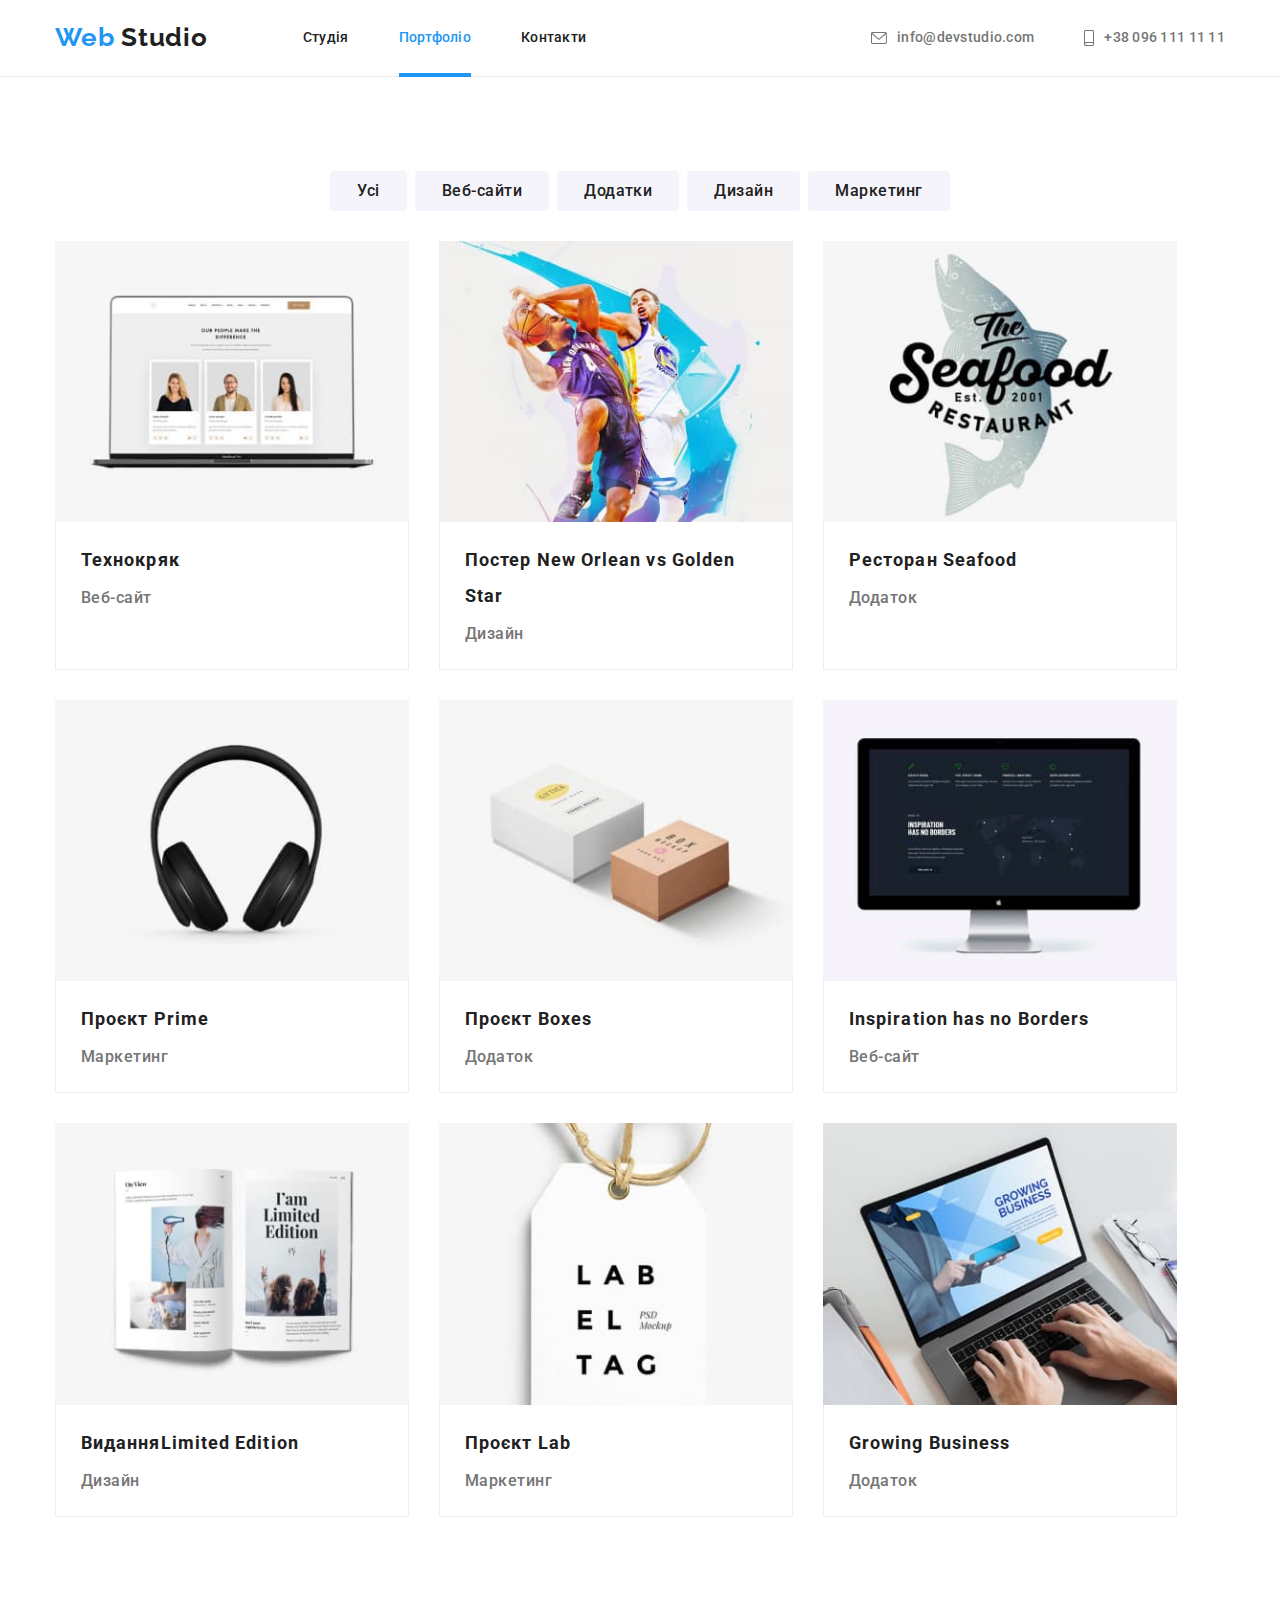
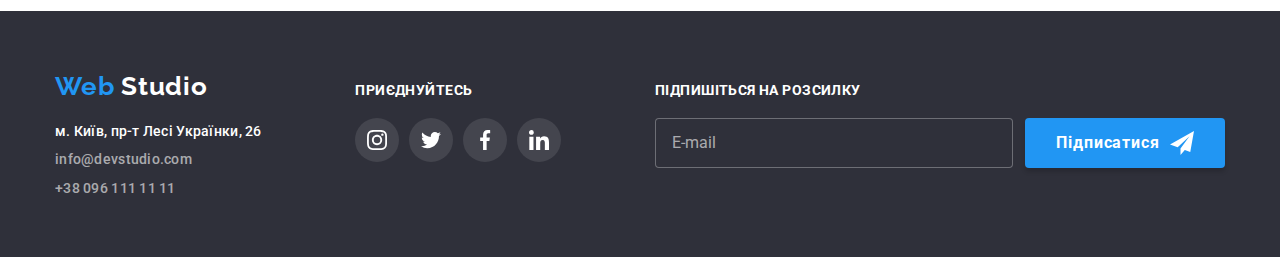
==== commit d6c6fc53: "ready" ====
--- a/portfolio.html
+++ b/portfolio.html
@@ -81,12 +81,14 @@
           </button>
           <ul class="mobile-menu__list menu-list">
             <li class="mobile-menu__item">
-              <a href="./index.html" class="menu-list__link menu__link_current"
-                >Студія</a
+              <a href="./index.html" class="menu-list__link">Студія</a>
+            </li>
+            <li class="mobile-menu__item">
+              <a
+                href="./portfolio.html"
+                class="menu-list__link menu__link_current"
+                >Портфоліо</a
               >
-            </li>
-            <li class="mobile-menu__item">
-              <a href="./portfolio.html" class="menu-list__link">Портфоліо</a>
             </li>
             <li class="mobile-menu__item">
               <a href="" class="menu-list__link">Контакти</a>
--- a/css/main.min.css
+++ b/css/main.min.css
@@ -1 +1 @@
-:root{--main-color: #212121;--hover-color: #2196F3;--secondary-color: #757575;--withe-color: #ffffff;--background-color: #2F303A;--team-color: #F5F4FA}body{font-family:"Roboto",sans-serif;color:#212121;background-color:#fff}.visually-hidden{position:absolute;white-space:nowrap;width:1px;height:1px;overflow:hidden;border:0;padding:0;clip:rect(0 0 0 0);clip-path:inset(50%);margin:-1px}ul{list-style:none;margin-top:0;margin-bottom:0;padding-left:0}h1,h2,h3,h4,p{margin-top:0;margin-bottom:0}button{cursor:pointer}img{display:block;max-width:100%;height:auto}a{text-decoration:none}@media screen and (max-width: 1199px){.section{padding-top:60px;padding-bottom:60px}}@media screen and (min-width: 1200px){.section{padding-top:94px;padding-bottom:94px}}.container{padding-left:15px;padding-right:15px}@media screen and (min-width: 480px){.container{width:480px;margin-right:auto;margin-left:auto}}@media screen and (min-width: 768px){.container{width:768px}}@media screen and (min-width: 1200px){.container{width:1200px}}@media screen and (max-width: 767px){.menu{display:none}.main-contacts{display:none}.open-mobile-menu{line-height:0;border:none;background-color:rgba(0,0,0,0);padding:0;transition:color 250ms cubic-bezier(0.4, 0, 0.2, 1)}.open-mobile-menu:hover,.open-mobile-menu:focus{color:var(--hover-color)}.open-mobile-menu__icon{width:40px;height:40px;fill:currentColor}.header{padding-top:10px;padding-bottom:10px}}.header__header-container{display:flex;align-items:center;justify-content:space-between}a.menu__link_current{color:var(--hover-color);position:relative}@media screen and (min-width: 768px){.open-mobile-menu{display:none}.page-navigation_position{display:flex;align-items:center}.menu_position{display:flex;column-gap:50px}.menu__link{display:block;color:var(--main-color);text-decoration:none;padding-top:30px;padding-bottom:30px;transition:color 250ms cubic-bezier(0.4, 0, 0.2, 1);font-weight:500;font-size:14px;line-height:1.14;letter-spacing:.02em;text-decoration:none}.menu__link:hover,.menu__link:focus{color:var(--hover-color)}.menu__link::after{position:absolute;display:block;content:"";height:4px;width:100%;left:0;bottom:-1px;background-color:var(--hover-color)}.contact__icon-mail,.contact__icon-phone{margin-right:10px;fill:currentColor}.header_border{border-bottom:1px solid #ececec}.main-contacts_position{display:flex;flex-direction:column;gap:10px}.main-contacts__contact{display:flex;color:var(--secondary-color);text-decoration:none;align-items:center;transition:color 250ms cubic-bezier(0.4, 0, 0.2, 1);font-weight:500;font-size:12px;line-height:1.16;letter-spacing:.02em;text-decoration:none}.main-contacts__contact:hover,.main-contacts__contact:focus{color:var(--hover-color)}}@media screen and (min-width: 1200px){.main-contacts__contact{padding-top:30px;padding-bottom:30px}.main-contacts_position{display:flex;flex-direction:row;column-gap:50px}.list a{font-weight:500;font-size:14px;line-height:1.14;letter-spacing:.02em;text-decoration:none}}.hero_overview{color:var(--withe-color);background-color:var(--background-color);padding-top:118px;padding-bottom:118px;background-image:linear-gradient(rgba(47, 48, 58, 0.4), rgba(47, 48, 58, 0.4)),url(../image/mobile/Header.jpg);background-size:cover}.hero__title{font-weight:900;font-size:26px;line-height:1.62;text-align:center;letter-spacing:.06em;text-transform:uppercase;max-width:360px;margin-right:auto;margin-left:auto;margin-bottom:30px}.hero__button{font-family:inherit;font-weight:700;font-size:16px;line-height:1.88;display:flex;align-items:center;text-align:center;letter-spacing:.06em;background-color:var(--hover-color);color:var(--withe-color);margin-right:auto;margin-left:auto;padding:8px 20px;border-radius:4px;transition:box-shadow 250ms cubic-bezier(0.4, 0, 0.2, 1)}.hero__button:hover,.hero__button:focus{box-shadow:0px 4px 4px rgba(0,0,0,.15);border-radius:4px}@media screen and (min-device-pixel-ratio: 2)and (max-width: 767px),(min-resolution: 192dpi)and (max-width: 767px),(min-resolution: 2dppx)and (max-width: 767px){.hero_overview{background-image:linear-gradient(rgba(47, 48, 58, 0.4), rgba(47, 48, 58, 0.4)),url(../image/mobile/Header@2x.jpg)}}@media screen and (min-width: 768px){.hero_overview{background-image:linear-gradient(rgba(47, 48, 58, 0.4), rgba(47, 48, 58, 0.4)),url(../image/Tablet/Header.jpg)}}@media screen and (min-device-pixel-ratio: 2)and (min-width: 768px),(min-resolution: 192dpi)and (min-width: 768px),(min-resolution: 2dppx)and (min-width: 768px){.hero_overview{background-image:linear-gradient(rgba(47, 48, 58, 0.4), rgba(47, 48, 58, 0.4)),url(../image/Tablet/Header@2x.jpg)}}@media screen and (min-width: 1200px){.hero_overview{padding-top:200px;padding-bottom:200px;background-image:linear-gradient(rgba(47, 48, 58, 0.4), rgba(47, 48, 58, 0.4)),url(../image/header.jpg)}.hero__title{font-size:44px;line-height:1.36;max-width:700px}.hero__button{padding:10px 32px}}@media screen and (min-device-pixel-ratio: 2)and (min-width: 1200px),(min-resolution: 192dpi)and (min-width: 1200px),(min-resolution: 2dppx)and (min-width: 1200px){.hero_overview{background-image:linear-gradient(rgba(47, 48, 58, 0.4), rgba(47, 48, 58, 0.4)),url(../image/header@2x.jpg)}}.our-skills{padding-top:60px}.icon-skills{display:flex;justify-content:center;align-items:center;background-color:var(--team-color);height:120px;margin-bottom:30px}.skills-title{font-weight:700;font-size:14px;line-height:1.14;letter-spacing:.03em;text-transform:uppercase;margin-bottom:10px}.text{font-size:14px;line-height:1.71;letter-spacing:.03em;color:var(--secondary-color)}@media screen and (max-width: 767px){.skills-list>li:not(:last-child){padding-bottom:30px}.skills-title{text-align:center}}@media screen and (min-width: 768px){.skills-list{display:flex;gap:30px;flex-wrap:wrap}.skills-list>li{width:calc((100% - 30px)/2)}}@media screen and (min-width: 1200px){.our-skills{padding-top:94px}.skills-list{column-gap:30px}.skills-list>li{width:270px}}.work-box{display:none}@media screen and (min-width: 1200px){.work-box{display:block}.work{font-weight:700;font-size:36px;line-height:1.17;text-align:center;letter-spacing:.03em;margin-bottom:50px}.work-list{display:flex;column-gap:30px}.work-list-img{position:relative}.work-text{position:absolute;display:flex;width:100%;height:70px;bottom:0;right:50%;color:var(--withe-color);background-color:rgba(47,48,58,.8);font-weight:700;font-size:14px;text-align:center;letter-spacing:.03em;text-transform:uppercase;transform:translate(50%, 0);justify-content:center;align-items:center}}.our-team{background-color:var(--team-color)}.name{font-weight:500;font-size:16px;line-height:1.19;text-align:center;letter-spacing:.03em;padding-top:30px;margin-bottom:10px}.profession{font-size:16px;line-height:1.19;text-align:center;letter-spacing:.03em;color:var(--secondary-color);margin-bottom:16px}.name-icon{display:flex;justify-content:center;column-gap:10px;padding-bottom:30px}.name-list{width:44px;height:44px}.name-icon-link{display:flex;align-items:center;justify-content:center;width:100%;height:100%;border-radius:50%;background-color:var(--withe-color);color:#afb1b8;transition:background-color 250ms cubic-bezier(0.4, 0, 0.2, 1)}.name-icon-link:hover,.name-icon-link:focus{background-color:var(--hover-color)}.name-icon-link:hover .socials-icon,.name-icon-link:hover .socials-icon,.name-icon-link:focus .socials-icon,.name-icon-link:focus .socials-icon{fill:var(--withe-color)}.team-list{background-color:var(--withe-color);border-radius:0px 0px 4px 4px;box-shadow:0px 1px 3px rgba(0,0,0,.12),0px 1px 1px rgba(0,0,0,.14),0px 2px 1px rgba(0,0,0,.2)}.socials-icon{fill:currentColor;transition:fill 250ms cubic-bezier(0.4, 0, 0.2, 1)}@media screen and (max-width: 767px){.team-list:not(:last-child){margin-bottom:30px}}@media screen and (max-width: 1199px){.team{font-weight:700;font-size:28px;line-height:1.17;text-align:center;letter-spacing:.03em;margin-bottom:30px}}@media screen and (min-width: 768px)and (max-width: 1199px){.our-team-list{display:flex;flex-wrap:wrap;gap:30px}}@media screen and (min-width: 1200px){.team{font-size:36px;margin-bottom:50px;text-align:center}.our-team-list{display:flex;column-gap:30px}}.clients{font-weight:700;font-size:28px;line-height:1.17;text-align:center;letter-spacing:.03em;margin-bottom:30px}.clients-list{display:flex;flex-wrap:wrap;justify-content:center;align-items:center;gap:30px}.clients-icon{width:100%;height:100%;fill:currentColor}.clients-icon:hover,.clients-icon:focus{fill:currentColor}.clients-list-icon{width:calc((100% - 30px)/2);height:92px}.clients-list-icon>a{display:flex;align-items:center;justify-content:center;color:#afb1b8;width:100%;height:100%}.clients-link{border:1px solid #afb1b8;border-radius:4px;transition:border-color 250ms cubic-bezier(0.4, 0, 0.2, 1),color 250ms cubic-bezier(0.4, 0, 0.2, 1)}.clients-link:hover,.clients-link:focus{border-color:var(--hover-color);color:var(--hover-color)}@media screen and (max-width: 767px){.clients-icon{padding:16px 52px}}@media screen and (min-width: 768px){.clients-list-icon{width:calc((100% - 60px)/3)}.clients-icon{padding:16px 60px}}@media screen and (min-width: 1200px){.clients{font-size:36px;margin-bottom:50px}.clients-icon{padding:16px 32px}.clients-list-icon{width:170px}}.footer-item_position{background-color:var(--background-color);padding-top:60px;padding-bottom:60px}.footer-address__location{font-style:normal;font-size:14px;line-height:1.7;letter-spacing:.03em;color:var(--withe-color);text-decoration:none;display:inline-block;transition:color 250ms cubic-bezier(0.4, 0, 0.2, 1)}.footer-address__location:hover,.footer-address__location:focus{color:var(--hover-color)}.footer-address__contact{color:rgba(255,255,255,.6);font-style:normal;font-size:14px;line-height:1.7;letter-spacing:.03em;transition:color 250ms cubic-bezier(0.4, 0, 0.2, 1)}.footer-address__contact:hover,.footer-address__contact:focus{color:var(--hover-color)}.footer-address__title:not(:last-child){margin-bottom:10px}.footer-title_position{font-weight:700;font-size:14px;line-height:16px;letter-spacing:.03em;text-transform:uppercase;color:var(--withe-color);margin-bottom:20px}.footer-icon-list_overview{display:flex;column-gap:10px}.footer-icon-list__footer-icon{width:44px;height:44px}.footer-icon-list__footer-icon>a{display:flex;align-items:center;justify-content:center;color:var(--withe-color);background-color:rgba(255,255,255,.1);width:100%;height:100%;border-radius:50%;transition:background-color 250ms cubic-bezier(0.4, 0, 0.2, 1)}.footer-icon-list__footer-icon>a:hover,.footer-icon-list__footer-icon>a:focus{background-color:var(--hover-color)}.footer-icon__socials{fill:currentColor}.footer-mail__input{border:1px solid rgba(255,255,255,.3);border-radius:4px;background-color:var(--background-color);height:50px;padding-left:16px;color:var(--withe-color)}.footer-mail__input::placeholder{font-size:16px;line-height:20px;color:rgba(255,255,255,.6)}.footer-mail-btn_overview{display:flex;align-items:center;justify-content:center;font-weight:700;font-size:16px;line-height:30px;text-align:center;letter-spacing:.06em;color:var(--withe-color);background-color:var(--hover-color);border:none;border-radius:4px;box-shadow:0px 4px 4px rgba(0,0,0,.15)}.footer-mail-btn__icon{fill:currentColor;margin-left:10px}@media screen and (max-width: 767px){.footer-address{text-align:center;margin-bottom:60px}.footer-icon-list_overview{justify-content:center;margin-bottom:60px}.footer-mail__input{width:100%}}@media screen and (max-width: 1199px){.footer-mail-btn_overview{width:200px;height:50px;margin-right:auto;margin-left:auto;margin-top:20px}.footer-title_position{text-align:center}}@media screen and (min-width: 768px)and (max-width: 1199px){.footer-mail__input{width:450px;display:block;margin-right:auto;margin-left:auto}.footer-box_position{text-align:center;margin-bottom:60px}.footer-item__footer-container{display:flex;flex-wrap:wrap;justify-content:space-around;align-items:flex-start}}@media screen and (min-width: 1200px){.footer-box_position{margin-right:auto}.footer-mail__input{width:358px}.footer-item__footer-container{display:flex;align-items:baseline;column-gap:70px}.footer-mail_overview{width:570px;margin-left:auto}.footer-mail__form{display:flex;column-gap:12px}.footer-mail-btn_overview{width:100%}}.filtr-list{display:flex;column-gap:8px;margin-bottom:40px}.button{font-family:inherit;font-weight:500;font-size:16px;line-height:1.6;text-align:center;letter-spacing:.03em;color:var(--main-color);background-color:var(--team-color);border-color:rgba(0,0,0,0);border-radius:4px;padding:5px 25px;transition:background 250ms cubic-bezier(0.4, 0, 0.2, 1),color 250ms cubic-bezier(0.4, 0, 0.2, 1),box-shadow 250ms cubic-bezier(0.4, 0, 0.2, 1)}.button:hover,.button:focus{color:var(--withe-color);background:var(--hover-color);box-shadow:0px 3px 1px rgba(0,0,0,.1),0px 1px 2px rgba(0,0,0,.08),0px 2px 2px rgba(0,0,0,.12)}.portfolio-item{font-weight:700;font-size:18px;line-height:2;letter-spacing:.06em;margin-bottom:5px;color:var(--main-color)}.portfolio-text{font-size:16px;line-height:1.88;letter-spacing:.03em;color:var(--secondary-color)}.portfolio-border{border:1px solid #eee;border-top:none;padding:20px 25px;flex-grow:1}.portfolio-link{height:100%;display:flex;flex-direction:column;transition:box-shadow 250ms cubic-bezier(0.4, 0, 0.2, 1)}.portfolio-link:hover,.portfolio-link:focus{box-shadow:0px 1px 1px rgba(0,0,0,.12),0px 4px 4px rgba(0,0,0,.06),1px 4px 6px rgba(0,0,0,.16)}.portfolio-link:hover .product-overlay,.portfolio-link:focus .product-overlay{transform:translateY(0)}@media screen and (max-width: 767px){.filtr-list{justify-content:flex-start;flex-wrap:wrap;margin-bottom:40px;row-gap:15px}.product-overlay{display:none}.list_position:not(:last-child){margin-bottom:30px}}@media screen and (min-width: 768px){.filtr-list{justify-content:center;margin-bottom:30px}.product-thum{position:relative;overflow:hidden}.product-overlay{display:inline-block;position:absolute;width:100%;height:100%;top:0;left:0;background-color:rgba(33,150,243,.9);transform:translateY(101%);transition:transform 250ms cubic-bezier(0.4, 0, 0.2, 1);font-family:inherit;font-weight:400;font-size:18px;line-height:28px;letter-spacing:.03em;color:var(--withe-color);padding:63px 24px}}.portfolio-list{display:flex;flex-wrap:wrap;gap:30px}@media screen and (min-width: 1200px){.filtr-list{justify-content:center;margin-bottom:30px}}.page-navigator__logo{font-family:"Raleway",sans-serif;font-weight:700;font-size:24px;line-height:1.16;letter-spacing:.03em;color:var(--main-color);text-decoration:none;margin-right:86px}@media screen and (min-width: 1200px){.page-navigator__logo{font-size:26px;line-height:1.2;margin-right:95px}}.logo__accent{color:var(--hover-color)}.footer-item__logo{font-family:"Raleway",sans-serif;font-weight:700;font-size:24px;line-height:1.17;letter-spacing:.03em;color:var(--withe-color);text-decoration:none;display:inline-block;margin-bottom:20px}@media screen and (max-width: 767px){.footer-item__logo{display:block;text-align:center}}@media screen and (min-width: 1200px){.footer-item__logo{font-size:26px;line-height:1.2}}.backdrop{position:fixed;top:0;left:0;z-index:100;width:100%;height:100%;background-color:rgba(0,0,0,.2);opacity:1;transition:opacity 250ms cubic-bezier(0.4, 0, 0.2, 1),visibility 250ms cubic-bezier(0.4, 0, 0.2, 1)}.backdrop.is-hidden{visibility:hidden;opacity:0;pointer-events:none}.backdrop.is-hidden.modal{transform:translate(-50%, -50%) scale(0.9)}.modal{position:absolute;top:50%;left:50%;width:450px;height:609px;background-color:#fff;transform:translate(-50%, -50%) scale(1);transition:transform 250ms cubic-bezier(0.4, 0, 0.2, 1);padding:40px;box-shadow:0px 1px 3px rgba(0,0,0,.12),0px 1px 1px rgba(0,0,0,.14),0px 2px 1px rgba(0,0,0,.2);border-radius:4px}.modal-close-btn{position:absolute;top:5px;right:8px;display:flex;align-items:center;justify-content:center;width:30px;height:30px;background-color:rgba(0,0,0,0);border:1px solid rgba(0,0,0,.1);border-radius:50%;padding:0;transition:color 250ms cubic-bezier(0.4, 0, 0.2, 1)}.modal-close-btn:hover,.modal-close-btn:focus{color:var(--hover-color)}.modal-close-icon{fill:currentColor}@media screen and (min-width: 1200px){.modal{width:528px;height:581px}}.modal-form-title{font-weight:700;font-size:20px;line-height:1.5;text-align:center;letter-spacing:.03em;color:var(--main-color);text-align:center;margin-bottom:12px}.modal-form{display:flex;flex-direction:column}.modal-form-input{width:100%;height:40px;border:1px solid rgba(33,33,33,.2);border-radius:4px;color:var(--main-color);padding-left:42px;transition:border-color 250ms cubic-bezier(0.4, 0, 0.2, 1)}.modal-form-input:focus{border-color:var(--hover-color);outline:none}.modal-form-input:focus+.modal-form-input-icon{fill:var(--hover-color)}.modal-form-desc{display:block;font-weight:400;font-size:12px;line-height:1.16;letter-spacing:.01em;color:var(--secondary-color);margin-bottom:4px}.modal-form-field{margin-bottom:10px}.modal-form-field-coment{margin-bottom:20px}.modal-form-input-wrapper{display:block;position:relative}.modal-form-input-icon{position:absolute;top:50%;left:12px;transform:translateY(-50%);transition:fill 250ms cubic-bezier(0.4, 0, 0.2, 1)}.modal-form-message{display:block;width:100%;height:120px;border:1px solid rgba(33,33,33,.2);border-radius:4px;color:var(--main-color);padding:12px 16px;resize:none;transition:border-color 250ms cubic-bezier(0.4, 0, 0.2, 1)}.modal-form-message:focus{outline:none;border-color:var(--hover-color)}.modal-form-message::placeholder{font-size:12px;line-height:14px;letter-spacing:.01em;color:rgba(117,117,117,.5)}.modal-form-own-checkbox{border:2px solid var(--main-color);border-radius:3px;cursor:pointer;transition:background-color 250ms cubic-bezier(0.4, 0, 0.2, 1),border-color 250ms cubic-bezier(0.4, 0, 0.2, 1),box-shadow 250ms cubic-bezier(0.4, 0, 0.2, 1);margin-right:10px}.modal-form-check:checked+.modal-form-own-checkbox{background-color:var(--hover-color);border-color:var(--hover-color)}.modal-form-check:focus+.modal-form-own-checkbox{box-shadow:0 0 0 2px rgba(0,0,255,.5)}.modal-form-own-checkbox-icon{display:none;fill:var(--withe-color)}.modal-form-check:checked+.modal-form-own-checkbox .modal-form-own-checkbox-icon{display:block}.modal-form-check-field{display:flex;align-items:center;margin-bottom:30px;font-size:12px;line-height:1.16;letter-spacing:.03em;justify-content:center}.link-contact{color:var(--hover-color)}.modal-form-submit{font-family:inherit;display:flex;align-self:center;text-align:center;font-weight:700;font-size:16px;line-height:30px;letter-spacing:.06em;width:200px;height:50px;padding:10px 52px;margin-right:auto;margin-left:auto;color:var(--withe-color);background-color:var(--hover-color);box-shadow:0px 4px 4px rgba(0,0,0,.15);border-radius:4px;border:none}@media screen and (min-width: 1200px){.modal-form-title{line-height:1.15}.modal-form-check-field{font-size:14px;line-height:1.7}}@media screen and (max-width: 768px){.mobile-menu{position:fixed;top:0;left:0;width:100%;height:100%;z-index:999;background-color:#fff;opacity:0;visibility:hidden;pointer-events:none;transition:opacity 250ms cubic-bezier(0.4, 0, 0.2, 1),visibility 250ms cubic-bezier(0.4, 0, 0.2, 1)}.mobile-menu.is-open{opacity:1;visibility:visible;pointer-events:auto}.mobile-menu__container{position:relative;padding-left:40px}.mobile-menu__list{padding-top:48px}.mobile-menu__item:not(:last-child){padding-bottom:32px}.close-mobile-menu{position:absolute;top:10px;right:15px;background-color:rgba(0,0,0,0);border:none;padding:0;line-height:0;transition:color 250ms cubic-bezier(0.4, 0, 0.2, 1)}.close-mobile-menu:hover,.close-mobile-menu:focus{color:var(--hover-color)}.close-mobile-menu__icon{width:40px;height:40px;fill:currentColor}.menu-list__link{font-weight:500;font-size:40px;line-height:1.17;letter-spacing:.02em;color:var(--main-color);transition:color 250ms cubic-bezier(0.4, 0, 0.2, 1)}.menu-list__link:hover,.menu-list__linkfocus{color:var(--hover-color)}.mobile-menu-contacts{padding-top:306px}.mobile-menu-contacts__tel{font-weight:500;font-size:34px;line-height:1.17;letter-spacing:.02em;color:var(--hover-color)}.mobile-menu-contacts__mail{font-weight:500;font-size:24px;line-height:28px;letter-spacing:.02em;color:var(--secondary-color);transition:color 250ms cubic-bezier(0.4, 0, 0.2, 1)}.mobile-menu-contacts__mail:hover,.mobile-menu-contacts__mailfocus{color:var(--hover-color)}.mobile-menu-socials{padding-top:64px}.mobile-menu-socials__item{display:inline-block}.mobile-menu-socials__item:not(:last-child){border-right:1px solid rgba(33,33,33,.2);padding-right:10px}.mobile-menu-socials__item:not(:first-child){padding-left:10px}.mobile-menu-socials__link{color:var(--hover-color);font-weight:500;font-size:18px;line-height:1.22;letter-spacing:.02em}}@media screen and (min-width: 768px){.mobile-menu{display:none}}/*# sourceMappingURL=main.min.css.map */+:root{--main-color: #212121;--hover-color: #2196F3;--secondary-color: #757575;--withe-color: #ffffff;--background-color: #2F303A;--team-color: #F5F4FA}body{font-family:"Roboto",sans-serif;color:#212121;background-color:#fff}.visually-hidden{position:absolute;white-space:nowrap;width:1px;height:1px;overflow:hidden;border:0;padding:0;clip:rect(0 0 0 0);clip-path:inset(50%);margin:-1px}ul{list-style:none;margin-top:0;margin-bottom:0;padding-left:0}h1,h2,h3,h4,p{margin-top:0;margin-bottom:0}button{cursor:pointer}img{display:block;max-width:100%;height:auto}a{text-decoration:none}@media screen and (max-width: 1199px){.section{padding-top:60px;padding-bottom:60px}}@media screen and (min-width: 1200px){.section{padding-top:94px;padding-bottom:94px}}.container{padding-left:15px;padding-right:15px}@media screen and (min-width: 480px){.container{width:480px;margin-right:auto;margin-left:auto}}@media screen and (min-width: 768px){.container{width:768px}}@media screen and (min-width: 1200px){.container{width:1200px}}@media screen and (max-width: 767px){.menu{display:none}.main-contacts{display:none}.open-mobile-menu{line-height:0;border:none;background-color:rgba(0,0,0,0);padding:0;transition:color 250ms cubic-bezier(0.4, 0, 0.2, 1)}.open-mobile-menu:hover,.open-mobile-menu:focus{color:var(--hover-color)}.open-mobile-menu__icon{width:40px;height:40px;fill:currentColor}.header{padding-top:10px;padding-bottom:10px}}.header__header-container{display:flex;align-items:center;justify-content:space-between}a.menu__link_current{color:var(--hover-color);position:relative}@media screen and (min-width: 768px){.open-mobile-menu{display:none}.page-navigation_position{display:flex;align-items:center}.menu_position{display:flex;column-gap:50px}.menu__link{display:block;color:var(--main-color);text-decoration:none;padding-top:30px;padding-bottom:30px;transition:color 250ms cubic-bezier(0.4, 0, 0.2, 1);font-weight:500;font-size:14px;line-height:1.14;letter-spacing:.02em;text-decoration:none}.menu__link:hover,.menu__link:focus{color:var(--hover-color)}.contact__icon-mail,.contact__icon-phone{margin-right:10px;fill:currentColor}.header_border{border-bottom:1px solid #ececec}.main-contacts_position{display:flex;flex-direction:column;gap:10px}.main-contacts__contact{display:flex;color:var(--secondary-color);text-decoration:none;align-items:center;transition:color 250ms cubic-bezier(0.4, 0, 0.2, 1);font-weight:500;font-size:12px;line-height:1.16;letter-spacing:.02em;text-decoration:none}.main-contacts__contact:hover,.main-contacts__contact:focus{color:var(--hover-color)}a.menu__link_current::after{position:absolute;display:block;content:"";height:4px;width:100%;left:0;bottom:-1px;background-color:var(--hover-color)}}@media screen and (min-width: 1200px){.main-contacts__contact{padding-top:30px;padding-bottom:30px}.main-contacts_position{display:flex;flex-direction:row;column-gap:50px}.list a{font-weight:500;font-size:14px;line-height:1.14;letter-spacing:.02em;text-decoration:none}}.hero_overview{color:var(--withe-color);background-color:var(--background-color);padding-top:118px;padding-bottom:118px;background-image:linear-gradient(rgba(47, 48, 58, 0.4), rgba(47, 48, 58, 0.4)),url(../image/mobile/Header.jpg);background-size:cover}.hero__title{font-weight:900;font-size:26px;line-height:1.62;text-align:center;letter-spacing:.06em;text-transform:uppercase;max-width:360px;margin-right:auto;margin-left:auto;margin-bottom:30px}.hero__button{font-family:inherit;font-weight:700;font-size:16px;line-height:1.88;display:flex;align-items:center;text-align:center;letter-spacing:.06em;background-color:var(--hover-color);color:var(--withe-color);margin-right:auto;margin-left:auto;padding:8px 20px;border-radius:4px;transition:box-shadow 250ms cubic-bezier(0.4, 0, 0.2, 1)}.hero__button:hover,.hero__button:focus{box-shadow:0px 4px 4px rgba(0,0,0,.15);border-radius:4px}@media screen and (min-device-pixel-ratio: 2)and (max-width: 767px),(min-resolution: 192dpi)and (max-width: 767px),(min-resolution: 2dppx)and (max-width: 767px){.hero_overview{background-image:linear-gradient(rgba(47, 48, 58, 0.4), rgba(47, 48, 58, 0.4)),url(../image/mobile/Header@2x.jpg)}}@media screen and (min-width: 768px){.hero_overview{background-image:linear-gradient(rgba(47, 48, 58, 0.4), rgba(47, 48, 58, 0.4)),url(../image/Tablet/Header.jpg)}}@media screen and (min-device-pixel-ratio: 2)and (min-width: 768px),(min-resolution: 192dpi)and (min-width: 768px),(min-resolution: 2dppx)and (min-width: 768px){.hero_overview{background-image:linear-gradient(rgba(47, 48, 58, 0.4), rgba(47, 48, 58, 0.4)),url(../image/Tablet/Header@2x.jpg)}}@media screen and (min-width: 1200px){.hero_overview{padding-top:200px;padding-bottom:200px;background-image:linear-gradient(rgba(47, 48, 58, 0.4), rgba(47, 48, 58, 0.4)),url(../image/header.jpg)}.hero__title{font-size:44px;line-height:1.36;max-width:700px}.hero__button{padding:10px 32px}}@media screen and (min-device-pixel-ratio: 2)and (min-width: 1200px),(min-resolution: 192dpi)and (min-width: 1200px),(min-resolution: 2dppx)and (min-width: 1200px){.hero_overview{background-image:linear-gradient(rgba(47, 48, 58, 0.4), rgba(47, 48, 58, 0.4)),url(../image/header@2x.jpg)}}.our-skills{padding-top:60px}.icon-skills{display:flex;justify-content:center;align-items:center;background-color:var(--team-color);height:120px;margin-bottom:30px}.skills-title{font-weight:700;font-size:14px;line-height:1.14;letter-spacing:.03em;text-transform:uppercase;margin-bottom:10px}.text{font-size:14px;line-height:1.71;letter-spacing:.03em;color:var(--secondary-color)}@media screen and (max-width: 767px){.skills-list>li:not(:last-child){padding-bottom:30px}.skills-title{text-align:center}}@media screen and (min-width: 768px){.skills-list{display:flex;gap:30px;flex-wrap:wrap}.skills-list>li{width:calc((100% - 30px)/2)}}@media screen and (min-width: 1200px){.our-skills{padding-top:94px}.skills-list{column-gap:30px}.skills-list>li{width:270px}}.work-box{display:none}@media screen and (min-width: 1200px){.work-box{display:block}.work{font-weight:700;font-size:36px;line-height:1.17;text-align:center;letter-spacing:.03em;margin-bottom:50px}.work-list{display:flex;column-gap:30px}.work-list-img{position:relative}.work-text{position:absolute;display:flex;width:100%;height:70px;bottom:0;right:50%;color:var(--withe-color);background-color:rgba(47,48,58,.8);font-weight:700;font-size:14px;text-align:center;letter-spacing:.03em;text-transform:uppercase;transform:translate(50%, 0);justify-content:center;align-items:center}}.our-team{background-color:var(--team-color)}.name{font-weight:500;font-size:16px;line-height:1.19;text-align:center;letter-spacing:.03em;padding-top:30px;margin-bottom:10px}.profession{font-size:16px;line-height:1.19;text-align:center;letter-spacing:.03em;color:var(--secondary-color);margin-bottom:16px}.name-icon{display:flex;justify-content:center;column-gap:10px;padding-bottom:30px}.name-list{width:44px;height:44px}.name-icon-link{display:flex;align-items:center;justify-content:center;width:100%;height:100%;border-radius:50%;background-color:var(--withe-color);color:#afb1b8;transition:background-color 250ms cubic-bezier(0.4, 0, 0.2, 1)}.name-icon-link:hover,.name-icon-link:focus{background-color:var(--hover-color)}.name-icon-link:hover .socials-icon,.name-icon-link:hover .socials-icon,.name-icon-link:focus .socials-icon,.name-icon-link:focus .socials-icon{fill:var(--withe-color)}.team-list{background-color:var(--withe-color);border-radius:0px 0px 4px 4px;box-shadow:0px 1px 3px rgba(0,0,0,.12),0px 1px 1px rgba(0,0,0,.14),0px 2px 1px rgba(0,0,0,.2)}.socials-icon{fill:currentColor;transition:fill 250ms cubic-bezier(0.4, 0, 0.2, 1)}@media screen and (max-width: 767px){.team-list:not(:last-child){margin-bottom:30px}}@media screen and (max-width: 1199px){.team{font-weight:700;font-size:28px;line-height:1.17;text-align:center;letter-spacing:.03em;margin-bottom:30px}}@media screen and (min-width: 768px)and (max-width: 1199px){.our-team-list{display:flex;flex-wrap:wrap;gap:30px}}@media screen and (min-width: 1200px){.team{font-size:36px;margin-bottom:50px;text-align:center}.our-team-list{display:flex;column-gap:30px}}.clients{font-weight:700;font-size:28px;line-height:1.17;text-align:center;letter-spacing:.03em;margin-bottom:30px}.clients-list{display:flex;flex-wrap:wrap;justify-content:center;align-items:center;gap:30px}.clients-icon{width:100%;height:100%;fill:currentColor}.clients-icon:hover,.clients-icon:focus{fill:currentColor}.clients-list-icon{width:calc((100% - 30px)/2);height:92px}.clients-list-icon>a{display:flex;align-items:center;justify-content:center;color:#afb1b8;width:100%;height:100%}.clients-link{border:1px solid #afb1b8;border-radius:4px;transition:border-color 250ms cubic-bezier(0.4, 0, 0.2, 1),color 250ms cubic-bezier(0.4, 0, 0.2, 1)}.clients-link:hover,.clients-link:focus{border-color:var(--hover-color);color:var(--hover-color)}@media screen and (max-width: 767px){.clients-icon{padding:16px 52px}}@media screen and (min-width: 768px){.clients-list-icon{width:calc((100% - 60px)/3)}.clients-icon{padding:16px 60px}}@media screen and (min-width: 1200px){.clients{font-size:36px;margin-bottom:50px}.clients-icon{padding:16px 32px}.clients-list-icon{width:170px}}.footer-item_position{background-color:var(--background-color);padding-top:60px;padding-bottom:60px}.footer-address__location{font-style:normal;font-size:14px;line-height:1.7;letter-spacing:.03em;color:var(--withe-color);text-decoration:none;display:inline-block;transition:color 250ms cubic-bezier(0.4, 0, 0.2, 1)}.footer-address__location:hover,.footer-address__location:focus{color:var(--hover-color)}.footer-address__contact{color:rgba(255,255,255,.6);font-style:normal;font-size:14px;line-height:1.7;letter-spacing:.03em;transition:color 250ms cubic-bezier(0.4, 0, 0.2, 1)}.footer-address__contact:hover,.footer-address__contact:focus{color:var(--hover-color)}.footer-address__title:not(:last-child){margin-bottom:10px}.footer-title_position{font-weight:700;font-size:14px;line-height:16px;letter-spacing:.03em;text-transform:uppercase;color:var(--withe-color);margin-bottom:20px}.footer-icon-list_overview{display:flex;column-gap:10px}.footer-icon-list__footer-icon{width:44px;height:44px}.footer-icon-list__footer-icon>a{display:flex;align-items:center;justify-content:center;color:var(--withe-color);background-color:rgba(255,255,255,.1);width:100%;height:100%;border-radius:50%;transition:background-color 250ms cubic-bezier(0.4, 0, 0.2, 1)}.footer-icon-list__footer-icon>a:hover,.footer-icon-list__footer-icon>a:focus{background-color:var(--hover-color)}.footer-icon__socials{fill:currentColor}.footer-mail__input{border:1px solid rgba(255,255,255,.3);border-radius:4px;background-color:var(--background-color);height:50px;padding-left:16px;color:var(--withe-color)}.footer-mail__input::placeholder{font-size:16px;line-height:20px;color:rgba(255,255,255,.6)}.footer-mail-btn_overview{display:flex;align-items:center;justify-content:center;font-weight:700;font-size:16px;line-height:30px;text-align:center;letter-spacing:.06em;color:var(--withe-color);background-color:var(--hover-color);border:none;border-radius:4px;box-shadow:0px 4px 4px rgba(0,0,0,.15)}.footer-mail-btn__icon{fill:currentColor;margin-left:10px}@media screen and (max-width: 767px){.footer-address{text-align:center;margin-bottom:60px}.footer-icon-list_overview{justify-content:center;margin-bottom:60px}.footer-mail__input{width:100%}}@media screen and (max-width: 1199px){.footer-mail-btn_overview{width:200px;height:50px;margin-right:auto;margin-left:auto;margin-top:20px}.footer-title_position{text-align:center}}@media screen and (min-width: 768px)and (max-width: 1199px){.footer-mail__input{width:450px;display:block;margin-right:auto;margin-left:auto}.footer-box_position{text-align:center;margin-bottom:60px}.footer-item__footer-container{display:flex;flex-wrap:wrap;justify-content:space-around;align-items:flex-start}}@media screen and (min-width: 1200px){.footer-box_position{margin-right:auto}.footer-mail__input{width:358px}.footer-item__footer-container{display:flex;align-items:baseline;column-gap:70px}.footer-mail_overview{width:570px;margin-left:auto}.footer-mail__form{display:flex;column-gap:12px}.footer-mail-btn_overview{width:100%}}.filtr-list{display:flex;column-gap:8px;margin-bottom:40px}.button{font-family:inherit;font-weight:500;font-size:16px;line-height:1.6;text-align:center;letter-spacing:.03em;color:var(--main-color);background-color:var(--team-color);border-color:rgba(0,0,0,0);border-radius:4px;padding:5px 25px;transition:background 250ms cubic-bezier(0.4, 0, 0.2, 1),color 250ms cubic-bezier(0.4, 0, 0.2, 1),box-shadow 250ms cubic-bezier(0.4, 0, 0.2, 1)}.button:hover,.button:focus{color:var(--withe-color);background:var(--hover-color);box-shadow:0px 3px 1px rgba(0,0,0,.1),0px 1px 2px rgba(0,0,0,.08),0px 2px 2px rgba(0,0,0,.12)}.portfolio-item{font-weight:700;font-size:18px;line-height:2;letter-spacing:.06em;margin-bottom:5px;color:var(--main-color)}.portfolio-text{font-size:16px;line-height:1.88;letter-spacing:.03em;color:var(--secondary-color)}.portfolio-border{border:1px solid #eee;border-top:none;padding:20px 25px;flex-grow:1}.portfolio-link{height:100%;display:flex;flex-direction:column;transition:box-shadow 250ms cubic-bezier(0.4, 0, 0.2, 1)}.portfolio-link:hover,.portfolio-link:focus{box-shadow:0px 1px 1px rgba(0,0,0,.12),0px 4px 4px rgba(0,0,0,.06),1px 4px 6px rgba(0,0,0,.16)}.portfolio-link:hover .product-overlay,.portfolio-link:focus .product-overlay{transform:translateY(0)}.list_position{width:354px}@media screen and (max-width: 767px){.filtr-list{justify-content:flex-start;flex-wrap:wrap;margin-bottom:40px;row-gap:15px}.product-overlay{display:none}.list_position:not(:last-child){margin-bottom:30px}.portfolio-link{width:450px}}@media screen and (min-width: 768px){.filtr-list{justify-content:center;margin-bottom:30px}.product-thum{position:relative;overflow:hidden}.product-overlay{display:inline-block;position:absolute;width:100%;height:100%;top:0;left:0;background-color:rgba(33,150,243,.9);transform:translateY(101%);transition:transform 250ms cubic-bezier(0.4, 0, 0.2, 1);font-family:inherit;font-weight:400;font-size:18px;line-height:28px;letter-spacing:.03em;color:var(--withe-color);padding:63px 24px}}.portfolio-list{display:flex;flex-wrap:wrap;gap:30px}@media screen and (min-width: 1200px){.filtr-list{justify-content:center;margin-bottom:30px}}.page-navigator__logo{font-family:"Raleway",sans-serif;font-weight:700;font-size:24px;line-height:1.16;letter-spacing:.03em;color:var(--main-color);text-decoration:none;margin-right:86px}@media screen and (min-width: 1200px){.page-navigator__logo{font-size:26px;line-height:1.2;margin-right:95px}}.logo__accent{color:var(--hover-color)}.footer-item__logo{font-family:"Raleway",sans-serif;font-weight:700;font-size:24px;line-height:1.17;letter-spacing:.03em;color:var(--withe-color);text-decoration:none;display:inline-block;margin-bottom:20px}@media screen and (max-width: 767px){.footer-item__logo{display:block;text-align:center}}@media screen and (min-width: 1200px){.footer-item__logo{font-size:26px;line-height:1.2}}.backdrop{position:fixed;top:0;left:0;z-index:100;width:100%;height:100%;background-color:rgba(0,0,0,.2);opacity:1;transition:opacity 250ms cubic-bezier(0.4, 0, 0.2, 1),visibility 250ms cubic-bezier(0.4, 0, 0.2, 1)}.backdrop.is-hidden{visibility:hidden;opacity:0;pointer-events:none}.backdrop.is-hidden.modal{transform:translate(-50%, -50%) scale(0.9)}.modal{position:absolute;top:50%;left:50%;width:450px;height:609px;background-color:#fff;transform:translate(-50%, -50%) scale(1);transition:transform 250ms cubic-bezier(0.4, 0, 0.2, 1);padding:40px;box-shadow:0px 1px 3px rgba(0,0,0,.12),0px 1px 1px rgba(0,0,0,.14),0px 2px 1px rgba(0,0,0,.2);border-radius:4px}.modal-close-btn{position:absolute;top:5px;right:8px;display:flex;align-items:center;justify-content:center;width:30px;height:30px;background-color:rgba(0,0,0,0);border:1px solid rgba(0,0,0,.1);border-radius:50%;padding:0;transition:color 250ms cubic-bezier(0.4, 0, 0.2, 1)}.modal-close-btn:hover,.modal-close-btn:focus{color:var(--hover-color)}.modal-close-icon{fill:currentColor}@media screen and (min-width: 1200px){.modal{width:528px;height:581px}}.modal-form-title{font-weight:700;font-size:20px;line-height:1.5;text-align:center;letter-spacing:.03em;color:var(--main-color);text-align:center;margin-bottom:12px}.modal-form{display:flex;flex-direction:column}.modal-form-input{width:100%;height:40px;border:1px solid rgba(33,33,33,.2);border-radius:4px;color:var(--main-color);padding-left:42px;transition:border-color 250ms cubic-bezier(0.4, 0, 0.2, 1)}.modal-form-input:focus{border-color:var(--hover-color);outline:none}.modal-form-input:focus+.modal-form-input-icon{fill:var(--hover-color)}.modal-form-desc{display:block;font-weight:400;font-size:12px;line-height:1.16;letter-spacing:.01em;color:var(--secondary-color);margin-bottom:4px}.modal-form-field{margin-bottom:10px}.modal-form-field-coment{margin-bottom:20px}.modal-form-input-wrapper{display:block;position:relative}.modal-form-input-icon{position:absolute;top:50%;left:12px;transform:translateY(-50%);transition:fill 250ms cubic-bezier(0.4, 0, 0.2, 1)}.modal-form-message{display:block;width:100%;height:120px;border:1px solid rgba(33,33,33,.2);border-radius:4px;color:var(--main-color);padding:12px 16px;resize:none;transition:border-color 250ms cubic-bezier(0.4, 0, 0.2, 1)}.modal-form-message:focus{outline:none;border-color:var(--hover-color)}.modal-form-message::placeholder{font-size:12px;line-height:14px;letter-spacing:.01em;color:rgba(117,117,117,.5)}.modal-form-own-checkbox{border:2px solid var(--main-color);border-radius:3px;cursor:pointer;transition:background-color 250ms cubic-bezier(0.4, 0, 0.2, 1),border-color 250ms cubic-bezier(0.4, 0, 0.2, 1),box-shadow 250ms cubic-bezier(0.4, 0, 0.2, 1);margin-right:10px}.modal-form-check:checked+.modal-form-own-checkbox{background-color:var(--hover-color);border-color:var(--hover-color)}.modal-form-check:focus+.modal-form-own-checkbox{box-shadow:0 0 0 2px rgba(0,0,255,.5)}.modal-form-own-checkbox-icon{display:none;fill:var(--withe-color)}.modal-form-check:checked+.modal-form-own-checkbox .modal-form-own-checkbox-icon{display:block}.modal-form-check-field{display:flex;align-items:center;margin-bottom:30px;font-size:12px;line-height:1.16;letter-spacing:.03em;justify-content:center}.link-contact{color:var(--hover-color)}.modal-form-submit{font-family:inherit;display:flex;align-self:center;text-align:center;font-weight:700;font-size:16px;line-height:30px;letter-spacing:.06em;width:200px;height:50px;padding:10px 52px;margin-right:auto;margin-left:auto;color:var(--withe-color);background-color:var(--hover-color);box-shadow:0px 4px 4px rgba(0,0,0,.15);border-radius:4px;border:none}@media screen and (min-width: 1200px){.modal-form-title{line-height:1.15}.modal-form-check-field{font-size:14px;line-height:1.7}}@media screen and (max-width: 768px){.mobile-menu{position:fixed;top:0;left:0;width:100%;height:100%;z-index:999;background-color:#fff;opacity:0;visibility:hidden;pointer-events:none;transition:opacity 250ms cubic-bezier(0.4, 0, 0.2, 1),visibility 250ms cubic-bezier(0.4, 0, 0.2, 1)}.mobile-menu.is-open{opacity:1;visibility:visible;pointer-events:auto}.mobile-menu__container{position:relative;padding-left:40px}.mobile-menu__list{padding-top:48px}.mobile-menu__item:not(:last-child){padding-bottom:32px}.close-mobile-menu{position:absolute;top:10px;right:15px;background-color:rgba(0,0,0,0);border:none;padding:0;line-height:0;transition:color 250ms cubic-bezier(0.4, 0, 0.2, 1)}.close-mobile-menu:hover,.close-mobile-menu:focus{color:var(--hover-color)}.close-mobile-menu__icon{width:40px;height:40px;fill:currentColor}.menu-list__link{font-weight:500;font-size:40px;line-height:1.17;letter-spacing:.02em;color:var(--main-color);transition:color 250ms cubic-bezier(0.4, 0, 0.2, 1)}.menu-list__link:hover,.menu-list__linkfocus{color:var(--hover-color)}.mobile-menu-contacts{padding-top:220px}.mobile-menu-contacts__tel{font-weight:500;font-size:34px;line-height:1.17;letter-spacing:.02em;color:var(--hover-color)}.mobile-menu-contacts__mail{font-weight:500;font-size:24px;line-height:28px;letter-spacing:.02em;color:var(--secondary-color);transition:color 250ms cubic-bezier(0.4, 0, 0.2, 1)}.mobile-menu-contacts__mail:hover,.mobile-menu-contacts__mailfocus{color:var(--hover-color)}.mobile-menu-socials{padding-top:64px}.mobile-menu-socials__item{display:inline-block}.mobile-menu-socials__item:not(:last-child){border-right:1px solid rgba(33,33,33,.2);padding-right:10px}.mobile-menu-socials__item:not(:first-child){padding-left:10px}.mobile-menu-socials__link{color:var(--hover-color);font-weight:500;font-size:18px;line-height:1.22;letter-spacing:.02em}}@media screen and (min-width: 768px){.mobile-menu{display:none}}/*# sourceMappingURL=main.min.css.map */